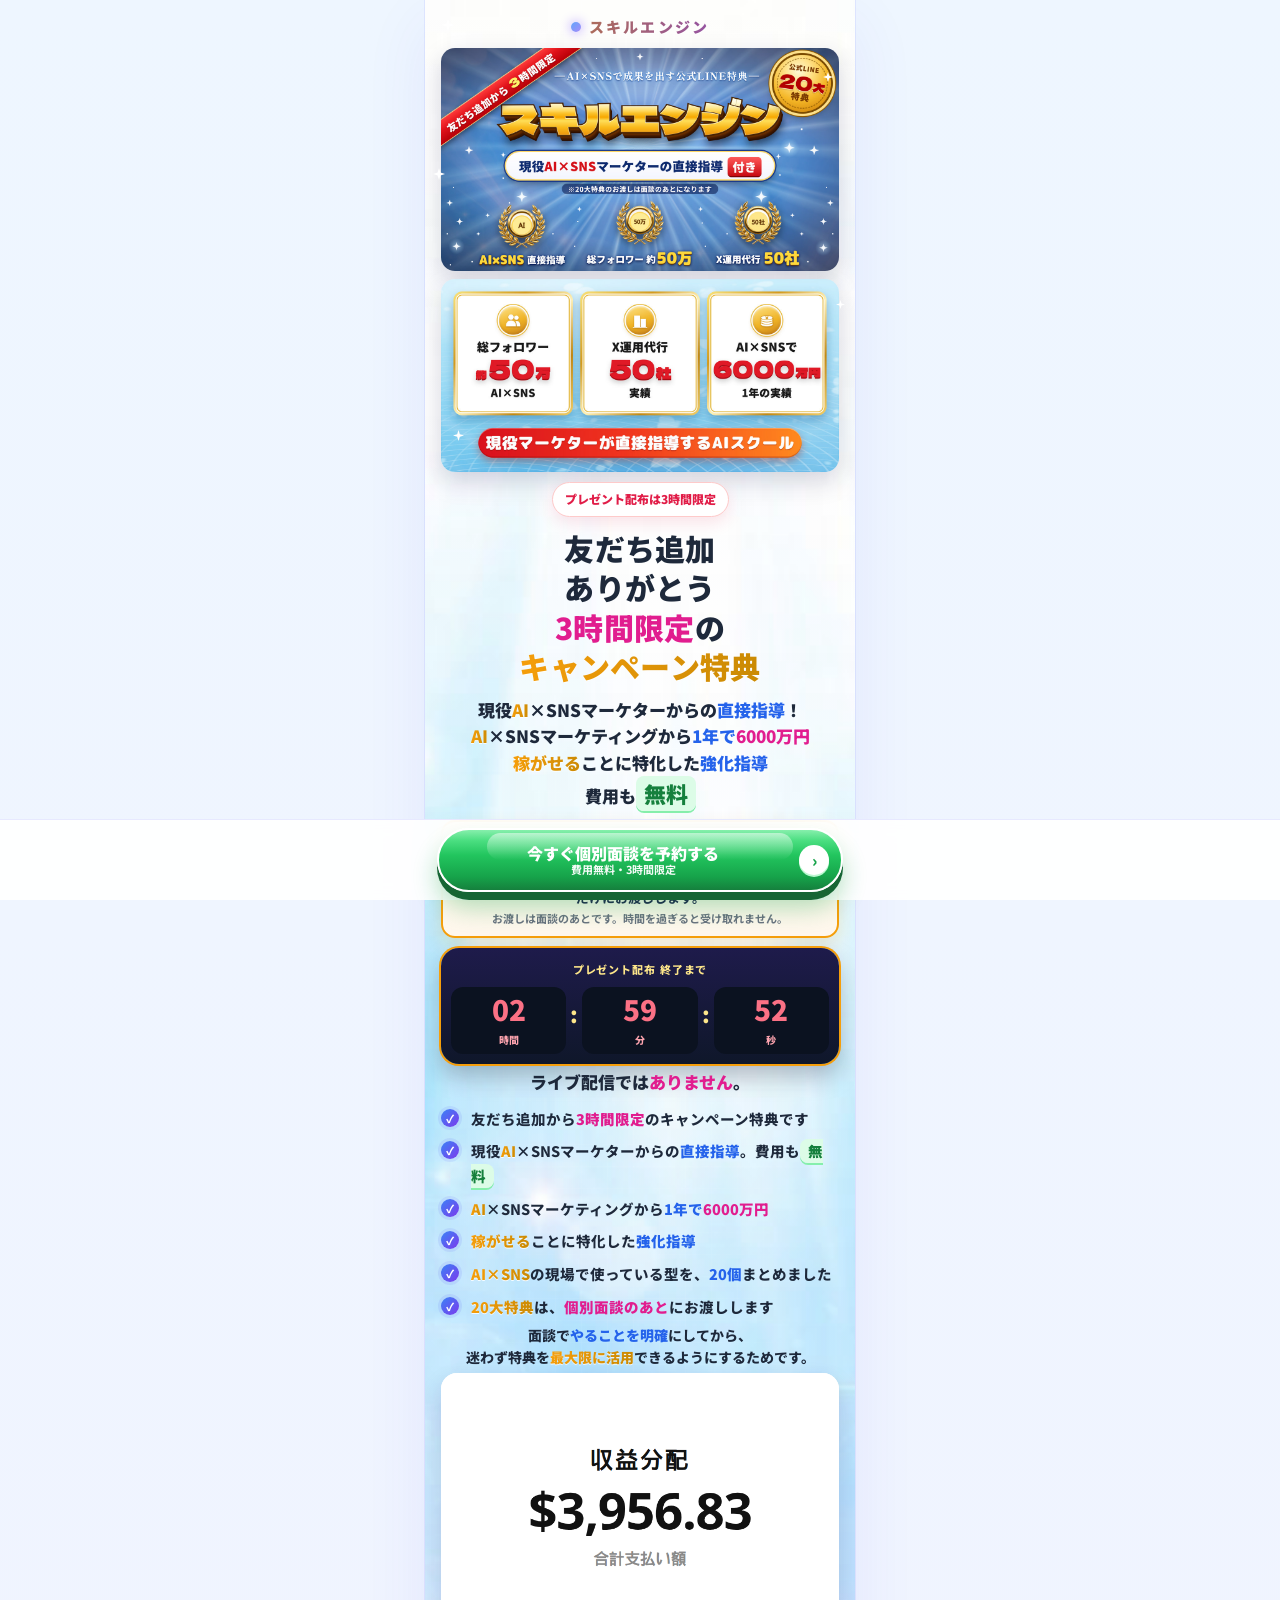
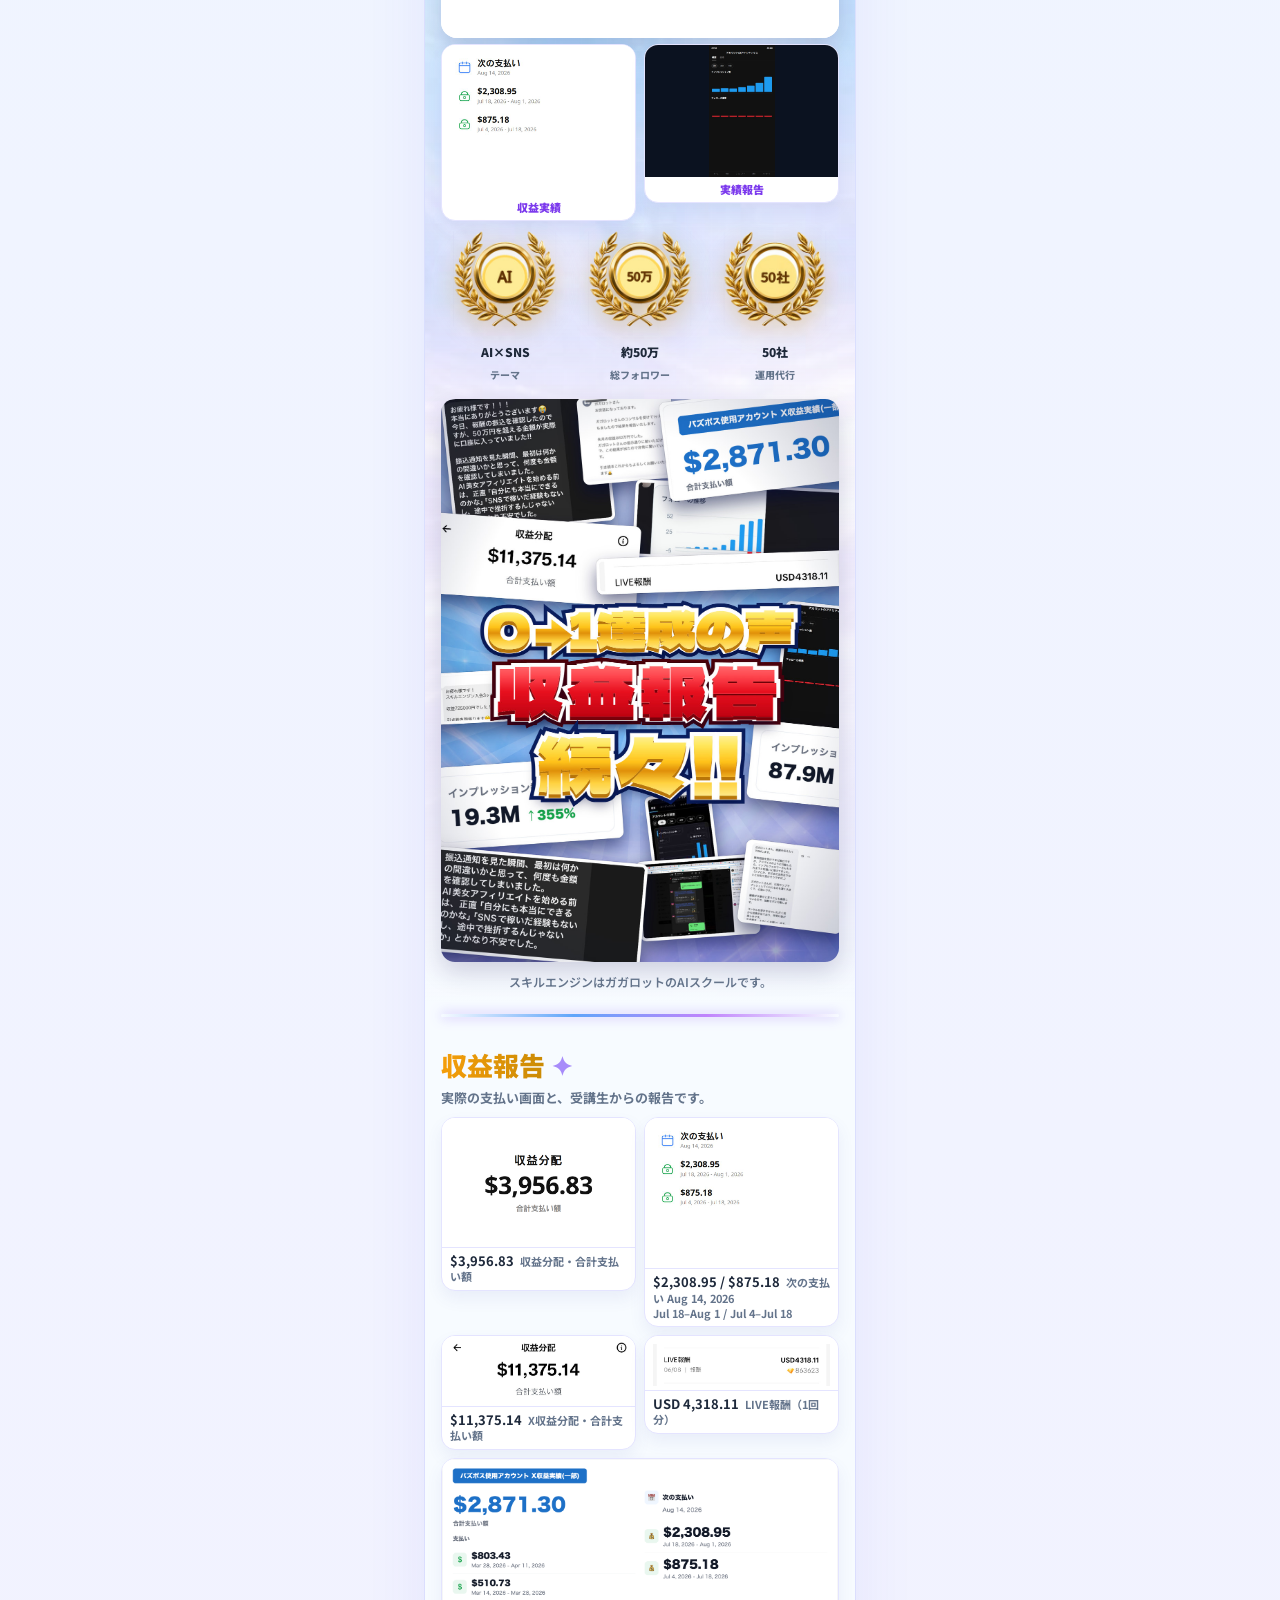
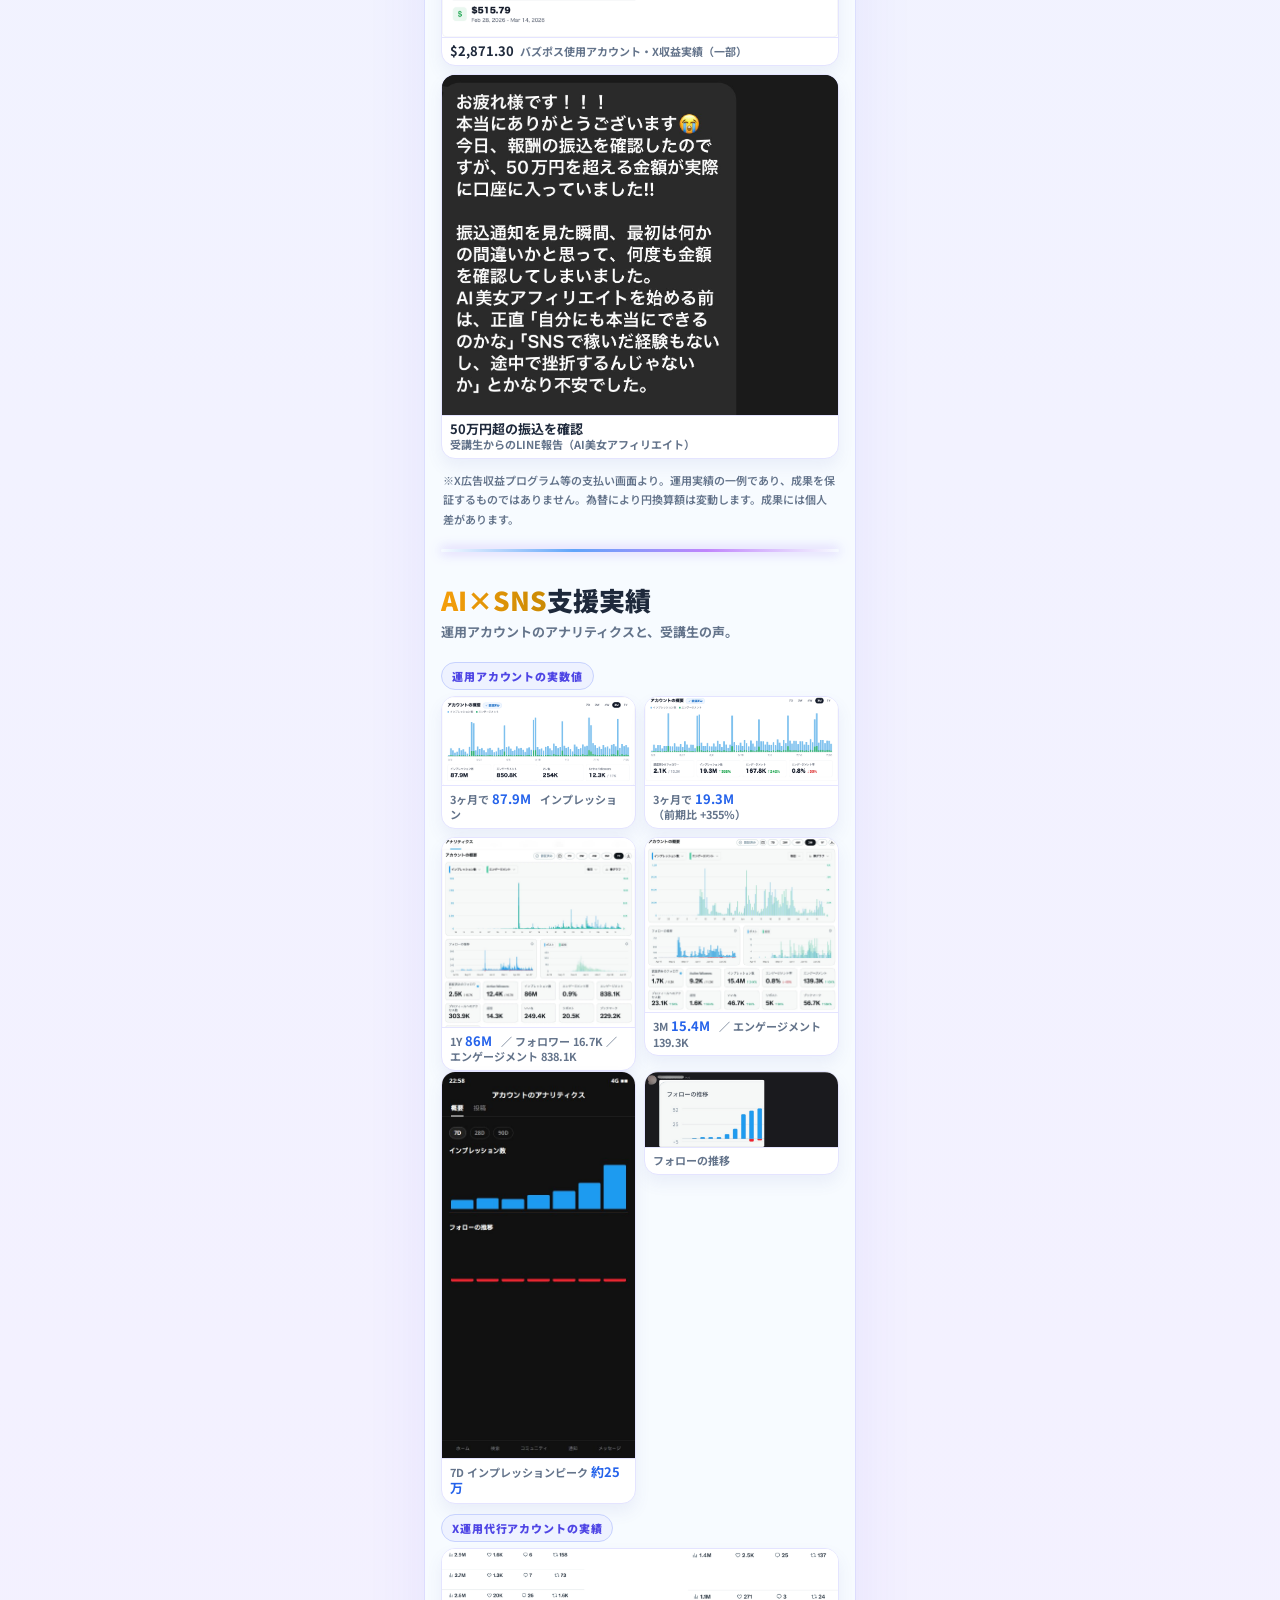
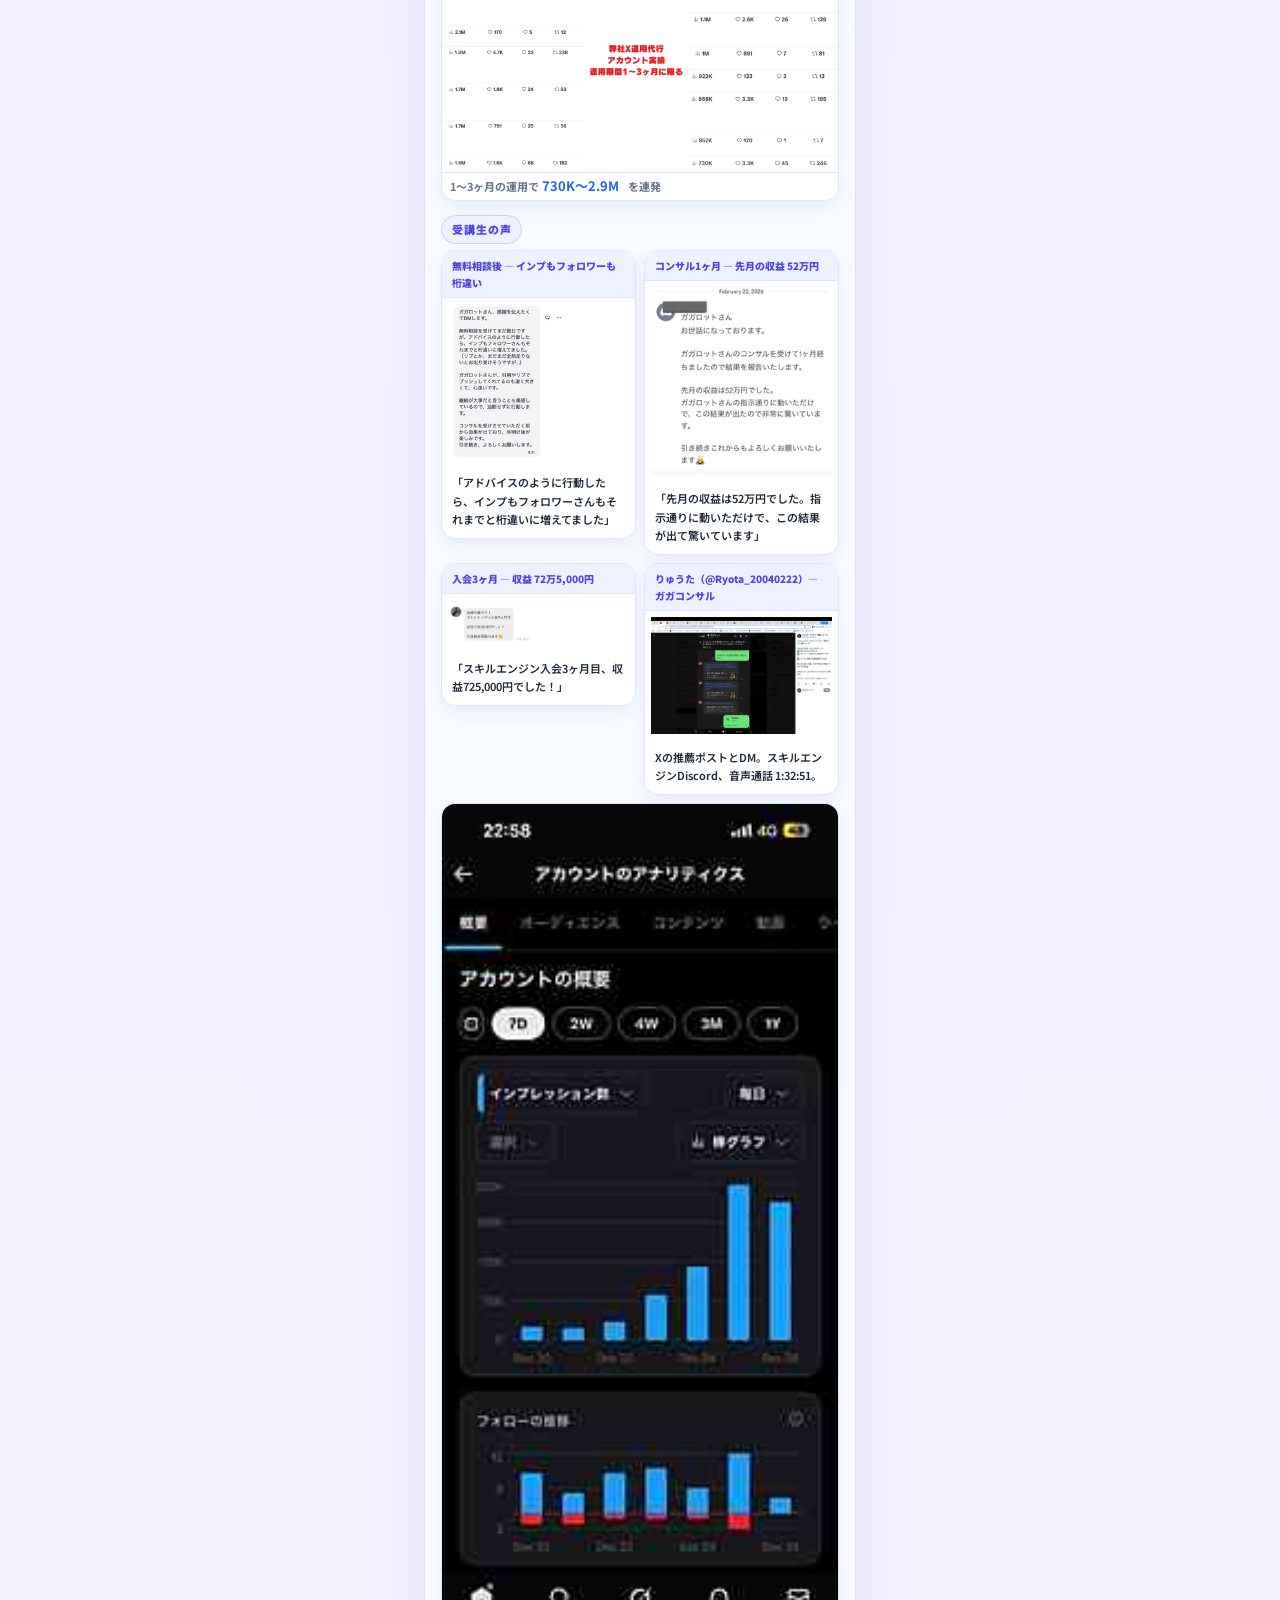
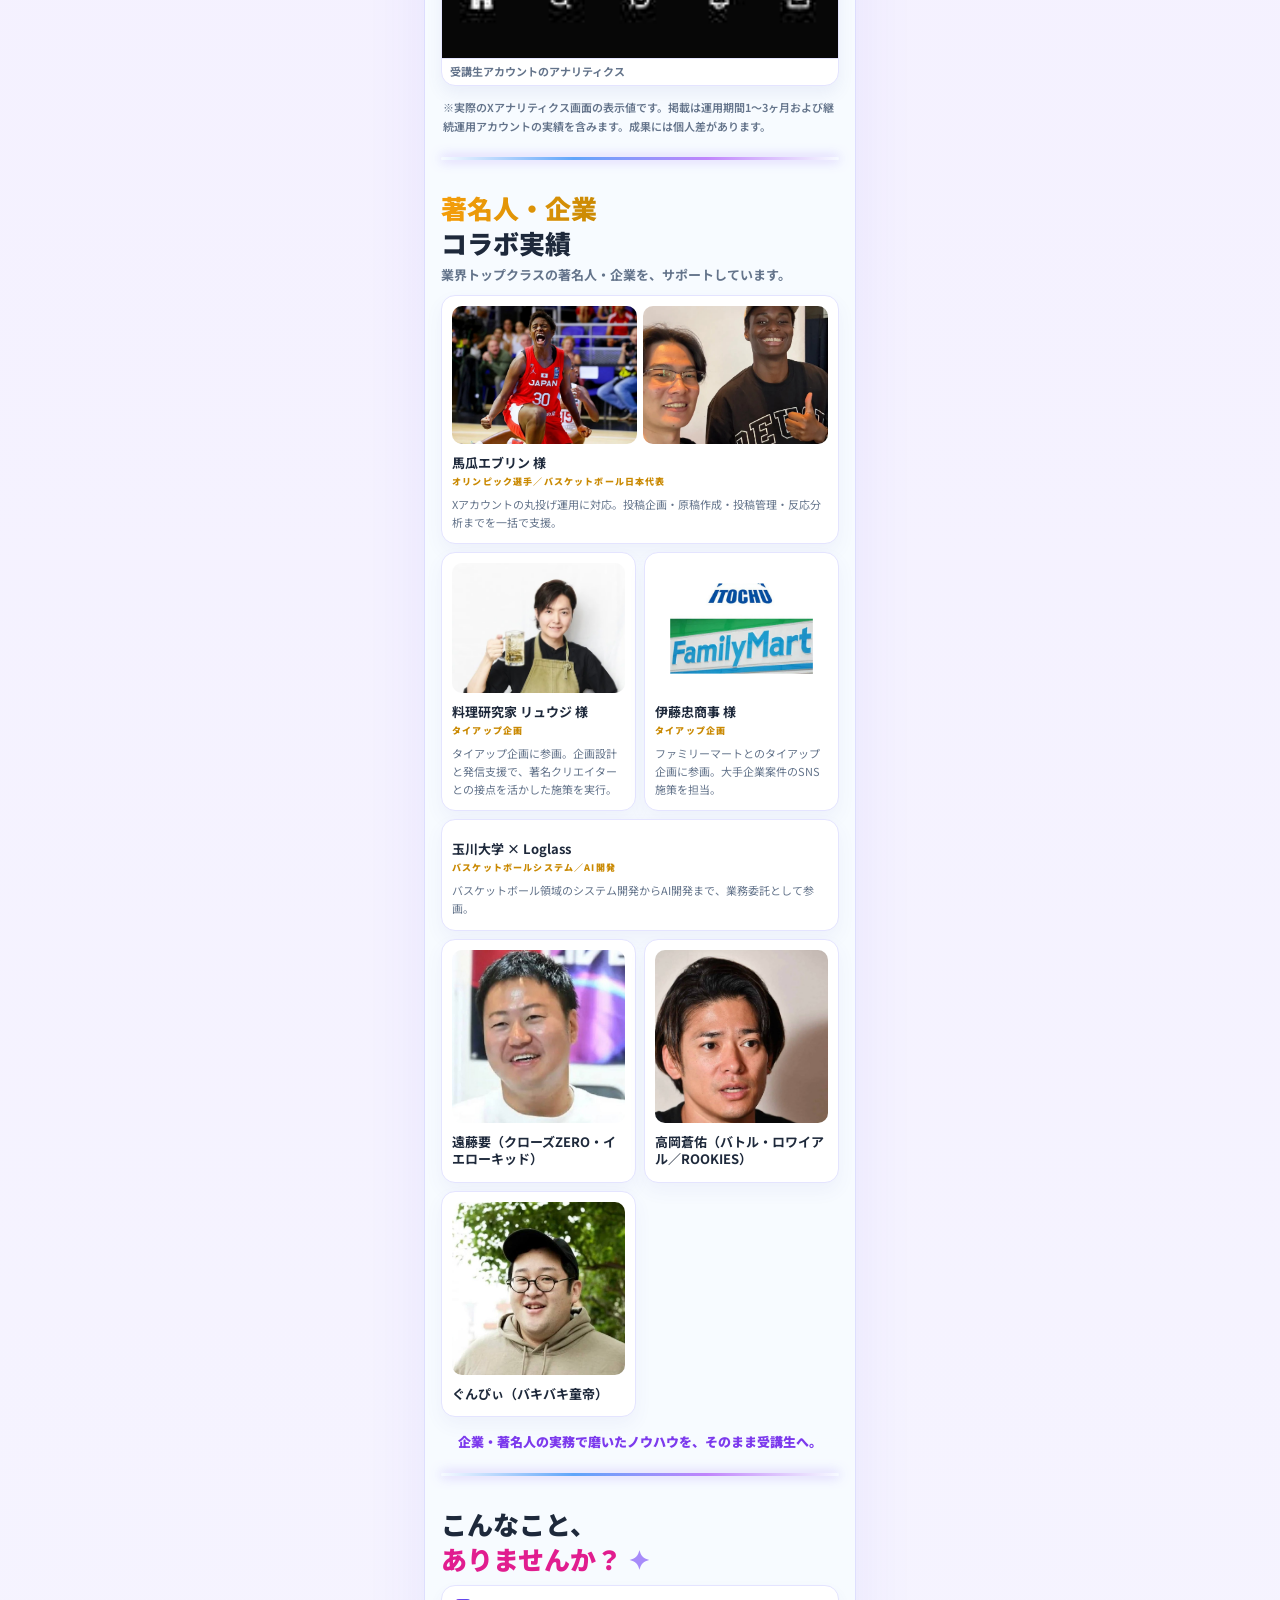
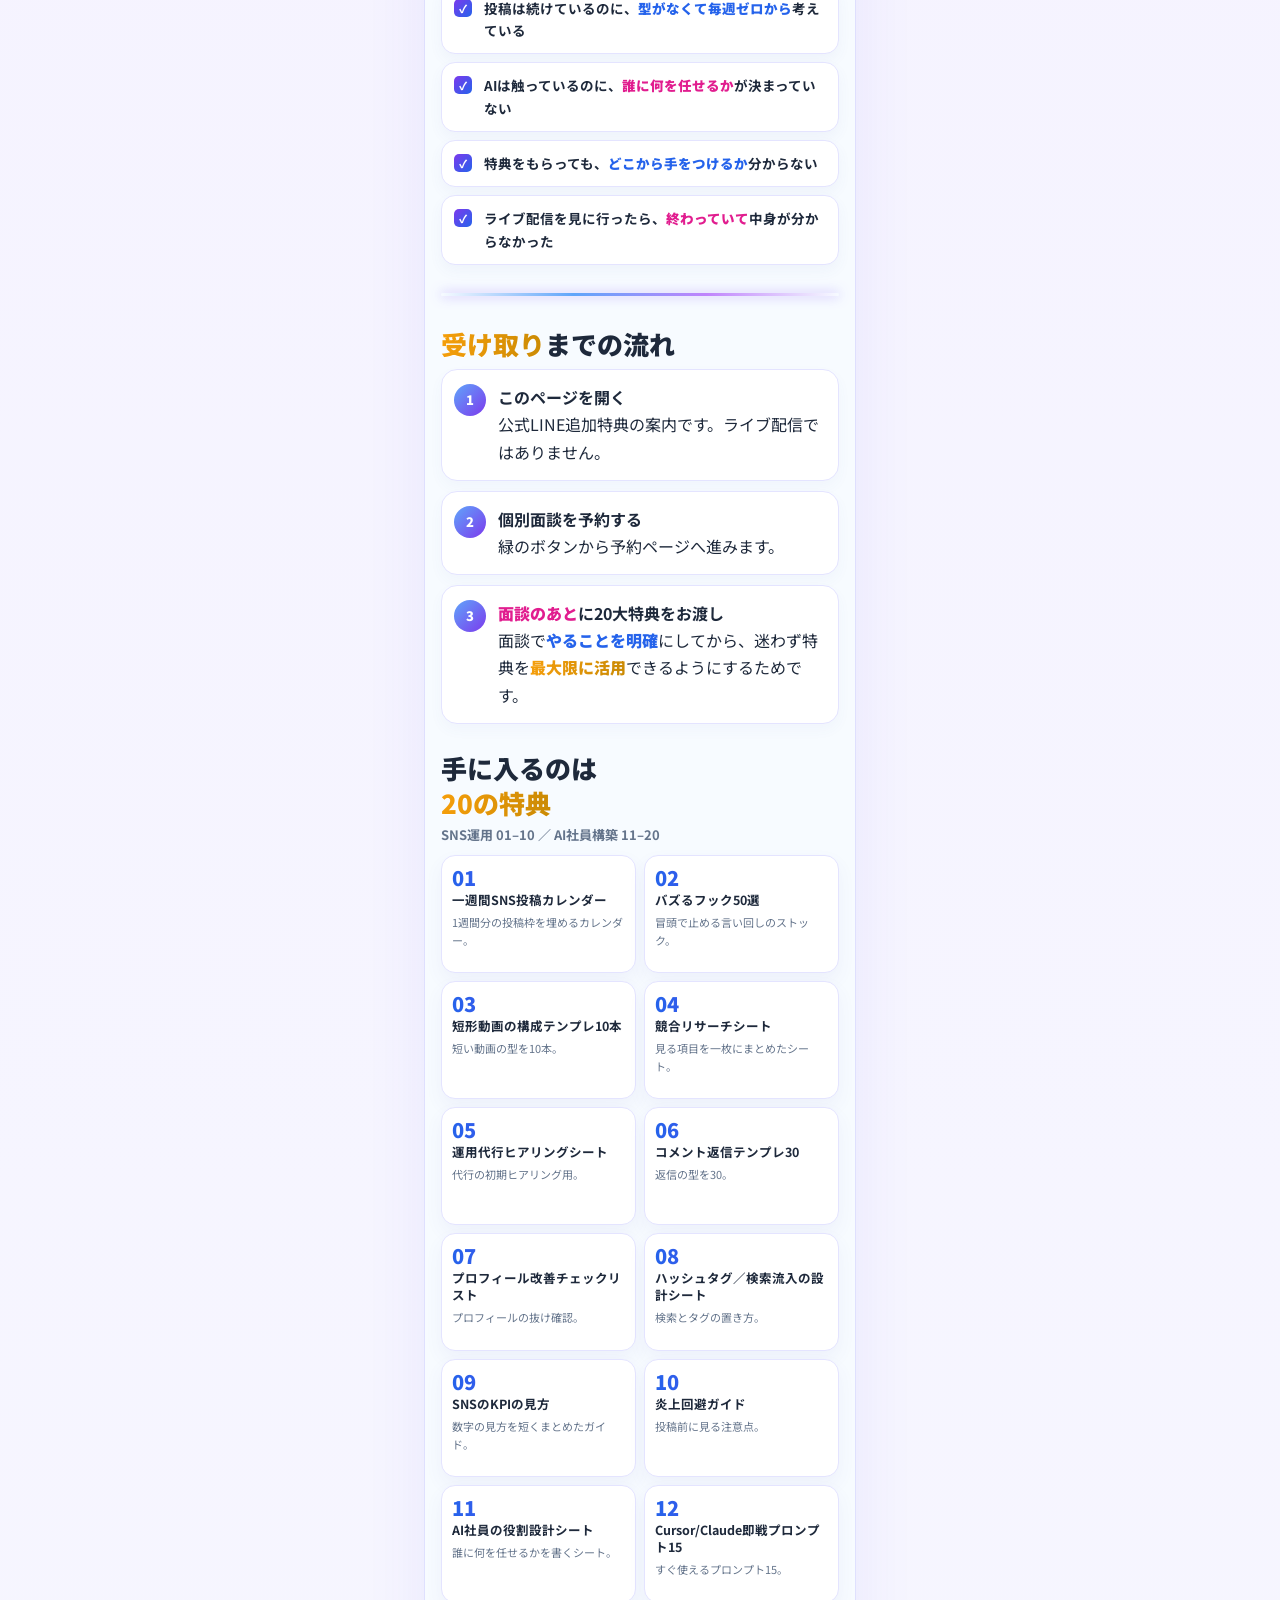
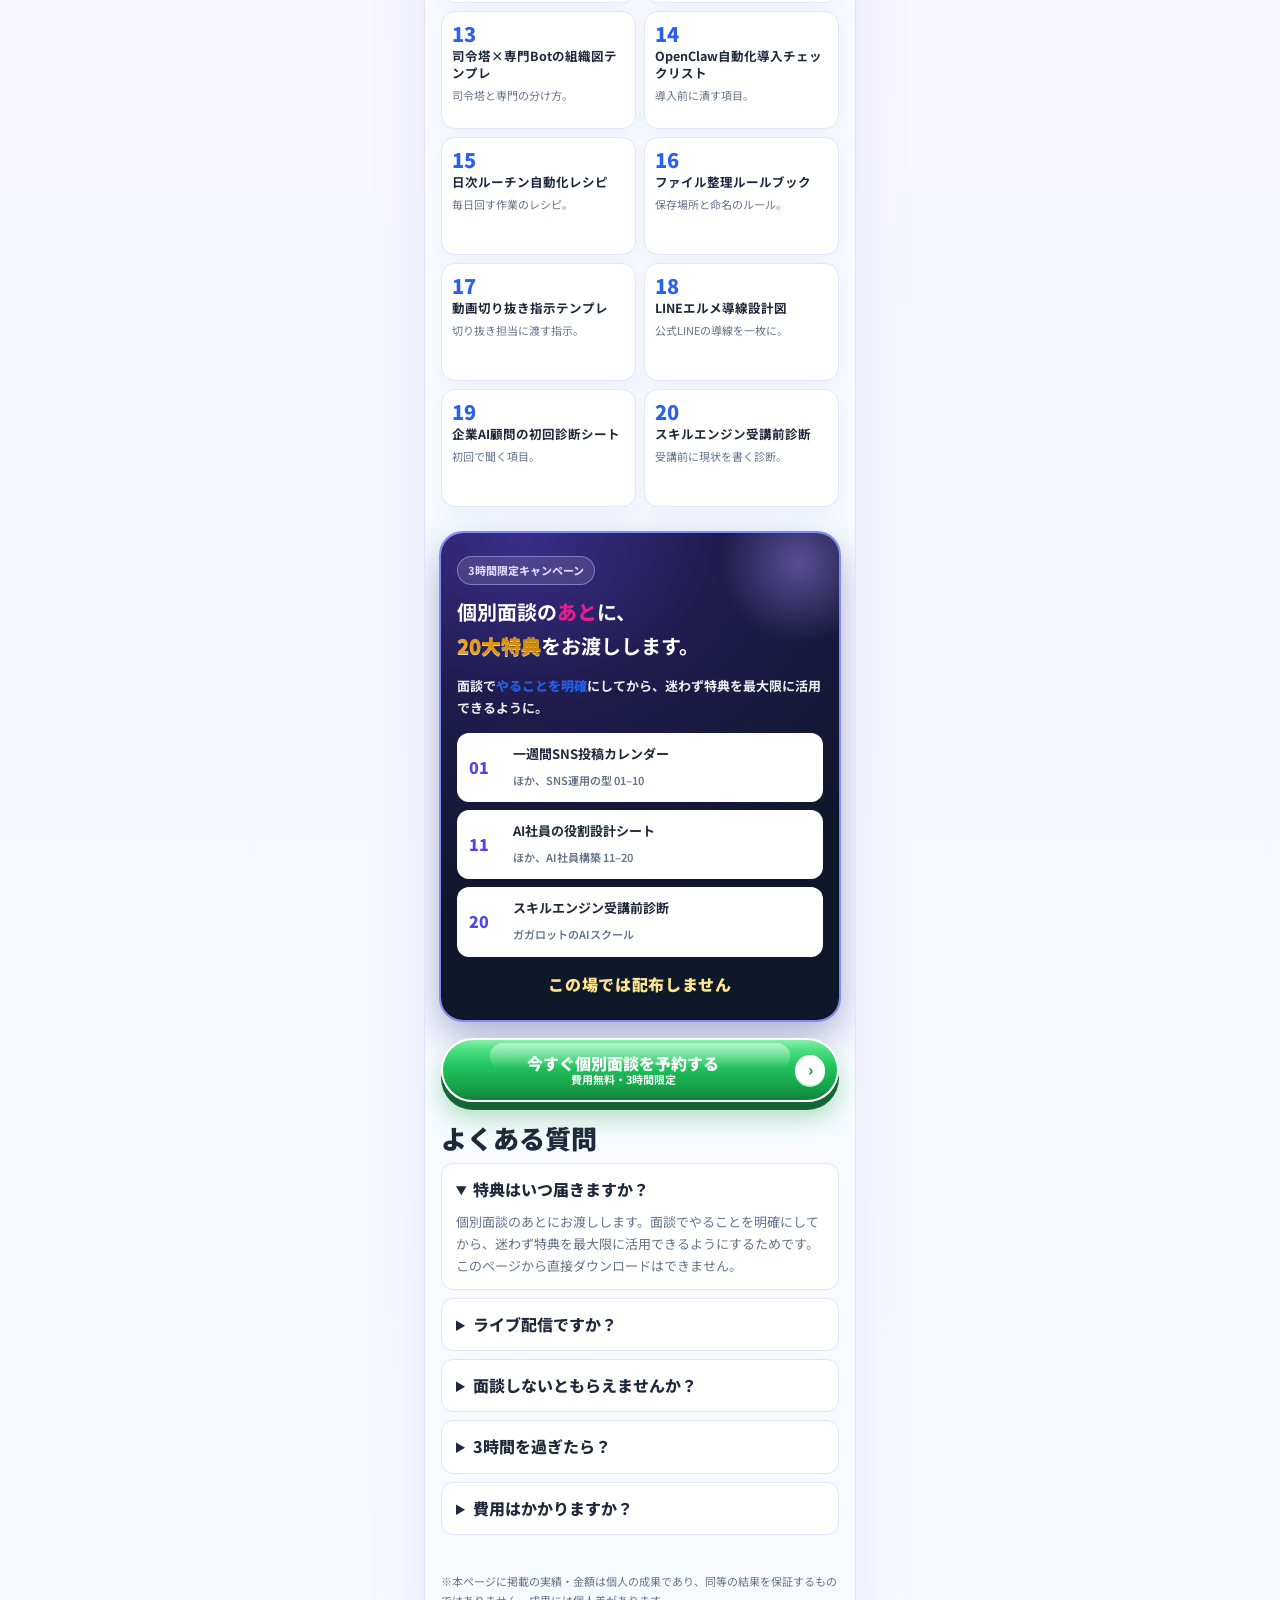
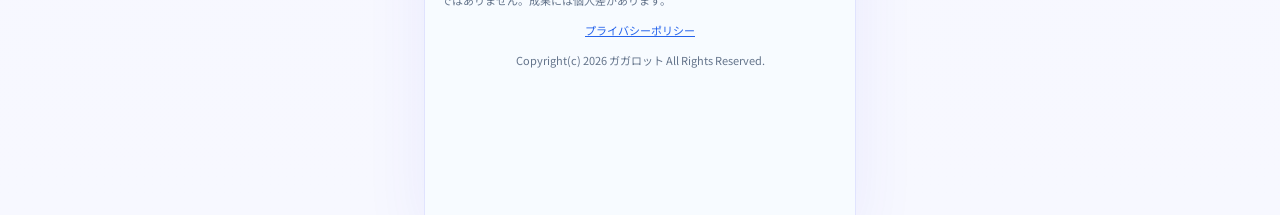
==== index.html @ 7f982427 "最上部に販促画像3枚を追加(ヒーロー・実績3カード・受講生の声コラージュ) ユーザーが送ってきた参考画像の様式(金の立体文字・赤リボン・金縁バッジ・ 白カード+赤数字・スクショのコラージュ)に寄せて " ====
<!DOCTYPE html>
<html lang="ja">
<head>
  <meta charset="UTF-8" />
  <meta name="viewport" content="width=device-width, initial-scale=1, viewport-fit=cover" />
  <meta name="theme-color" content="#e8f4ff" />
  <title>スキルエンジン｜公式LINE追加特典 20大特典</title>
  <meta name="description" content="スキルエンジン公式LINE追加特典。AI×SNSの20大特典は、個別面談のあとにお渡しします。" />
  <link rel="preconnect" href="https://fonts.googleapis.com" />
  <link rel="preconnect" href="https://fonts.gstatic.com" crossorigin />
  <link href="https://fonts.googleapis.com/css2?family=Noto+Sans+JP:wght@400;500;700;800;900&display=swap" rel="stylesheet" />
  <link rel="stylesheet" href="style.v2.css?v=202609031241" />
</head>
<body>
<div class="page">
  <header class="hero">
    <span class="sp s1"></span><span class="sp s2"></span><span class="sp s3"></span>
    <span class="sp s4"></span><span class="sp s5"></span>
    <div class="brand"><span class="dot"></span> スキルエンジン</div>
    <div class="top-visuals">
      <img class="tv-hero" src="assets/top-hero.jpg" alt="スキルエンジン 公式LINE追加特典 20大特典" />
      <img class="tv-stats" src="assets/top-stats.jpg" alt="総フォロワー約50万・運用代行50社・AI×SNSで1年6000万円" />
    </div>
    <span class="chip">プレゼント配布は3時間限定</span>
    <h1>友だち追加<br>ありがとう<br><span class="em2">3時間限定</span>の<br><span class="em-gold">キャンペーン特典</span></h1>
    <p class="pitch">現役<span class="em-gold">AI</span>×SNSマーケターからの<span class="em">直接指導</span>！<br><span class="em-gold">AI</span>×SNSマーケティングから<span class="em">1年で</span><span class="em2">6000万円</span><br><span class="em-gold">稼がせる</span>ことに特化した<span class="em">強化指導</span><br>費用も<span class="em-free">無料</span></p>
    <div class="gift-limit" id="giftLimit">
      <div class="gl-head"><svg class="gl-icon" viewBox="0 0 24 24" aria-hidden="true"><path d="M20 12v9H4v-9" fill="none" stroke="currentColor" stroke-width="2" stroke-linejoin="round"/><path d="M2 7h20v5H2z" fill="none" stroke="currentColor" stroke-width="2" stroke-linejoin="round"/><path d="M12 22V7M12 7c-2.5 0-5-1.2-5-3 0-1.5 1.2-2 2.2-2C11 2 12 4.5 12 7zm0 0c2.5 0 5-1.2 5-3 0-1.5-1.2-2-2.2-2C13 2 12 4.5 12 7z" fill="none" stroke="currentColor" stroke-width="2" stroke-linejoin="round"/></svg>プレゼント配布は<span class="gl-hl">3時間限定</span></div>
      <p class="gl-body"><span class="gl-live">20大特典は、下のタイマーが <b>0</b> になる前にご予約いただいた方だけにお渡しします。<br><small>お渡しは面談のあとです。時間を過ぎると受け取れません。</small></span><span class="gl-over">プレゼント配布は終了しました。<br><small>個別相談のご予約は引き続き可能です。</small></span></p>
    </div>
    <div class="timer" id="timer">
      <div class="cap"><span class="cap-live">プレゼント配布 終了まで</span><span class="cap-over">プレゼント配布は終了しました</span></div>
      <div class="row">
        <div class="box"><span class="n" data-u="h">03</span><span class="u">時間</span></div>
        <div class="colon">:</div>
        <div class="box"><span class="n" data-u="m">00</span><span class="u">分</span></div>
        <div class="colon">:</div>
        <div class="box"><span class="n" data-u="s">00</span><span class="u">秒</span></div>
      </div>
    </div>
    <p class="hero-lead">ライブ配信では<span class="em2">ありません</span>。</p>
    <ul class="checks">
      <li><i>✓</i><span>友だち追加から<span class="em2">3時間限定</span>のキャンペーン特典です</span></li>
      <li><i>✓</i><span>現役<span class="em-gold">AI</span>×SNSマーケターからの<span class="em">直接指導</span>。費用も<span class="em-free">無料</span></span></li>
      <li><i>✓</i><span><span class="em-gold">AI</span>×SNSマーケティングから<span class="em">1年で</span><span class="em2">6000万円</span></span></li>
      <li><i>✓</i><span><span class="em-gold">稼がせる</span>ことに特化した<span class="em">強化指導</span></span></li>
      <li><i>✓</i><span><span class="em-gold">AI×SNS</span>の現場で使っている型を、<span class="em">20個</span>まとめました</span></li>
      <li><i>✓</i><span><span class="em-gold">20大特典</span>は、<span class="em2">個別面談のあと</span>にお渡しします</span></li>
    </ul>
    <p class="why">面談で<span class="em">やることを明確</span>にしてから、<br>迷わず特典を<span class="em-gold">最大限に活用</span>できるようにするためです。</p>
    <div class="hero-stage">
      <img src="assets/proof-revenue.png" alt="収益分配 合計支払い額 $3,956.83" />
    </div>
    <div class="proofs">
      <figure>
        <img src="assets/proof-payout.jpg" alt="次の支払い $2,308.95 / $875.18" />
        <figcaption>収益実績</figcaption>
      </figure>
      <figure>
        <img src="assets/proof-analytics.jpg" alt="アカウントのアナリティクス" />
        <figcaption>実績報告</figcaption>
      </figure>
    </div>
    <div class="wreaths">
      <div class="wreath">
        <span class="medal"><img src="assets/badge-ai.png" alt="AI" /></span>
        <strong>AI×SNS</strong><span>テーマ</span>
      </div>
      <div class="wreath">
        <span class="medal"><img src="assets/badge-50man.png" alt="約50万" /></span>
        <strong>約50万</strong><span>総フォロワー</span>
      </div>
      <div class="wreath">
        <span class="medal"><img src="assets/badge-50sha.png" alt="50社" /></span>
        <strong>50社</strong><span>運用代行</span>
      </div>
    </div>
    <div class="top-visuals voices">
      <img class="tv-voices" src="assets/top-voices.jpg" alt="受講生の声と収益報告" />
    </div>
    <p class="note">スキルエンジンはガガロットのAIスクールです。</p>
  </header>

  <hr class="line" />

  <!-- ══════════════════════════════ 収益報告 ══ -->
  <section class="sec">
    <h2><span class="em-gold">収益報告</span> <span class="sparkle">✦</span></h2>
    <p class="sec-lead">実際の支払い画面と、受講生からの報告です。</p>
    <div class="proof-grid">
      <figure class="proof-card">
        <img src="assets/proof-revenue.png" alt="収益分配 合計支払い額 $3,956.83" />
        <figcaption><b>$3,956.83</b><span>収益分配・合計支払い額</span></figcaption>
      </figure>
      <figure class="proof-card">
        <img src="assets/proof-payout.jpg" alt="次の支払い Aug 14, 2026 / $2,308.95 / $875.18" />
        <figcaption><b>$2,308.95 / $875.18</b><span>次の支払い Aug 14, 2026<br>Jul 18–Aug 1 / Jul 4–Jul 18</span></figcaption>
      </figure>
      <figure class="proof-card">
        <img src="assets/proof-revenue-11375.jpg" alt="収益分配 合計支払い額 $11,375.14" />
        <figcaption><b>$11,375.14</b><span>X収益分配・合計支払い額</span></figcaption>
      </figure>
      <figure class="proof-card">
        <img src="assets/proof-live-4318.jpg" alt="LIVE報酬 USD4,318.11" />
        <figcaption><b>USD 4,318.11</b><span>LIVE報酬（1回分）</span></figcaption>
      </figure>
      <figure class="proof-card wide">
        <img src="assets/proof-buzzpost-2871.png" alt="バズポス使用アカウント X収益実績 $2,871.30" />
        <figcaption><b>$2,871.30</b><span>バズポス使用アカウント・X収益実績（一部）</span></figcaption>
      </figure>
      <figure class="proof-card wide chat">
        <img src="assets/proof-line-500k.jpg" alt="50万円を超える金額が実際に口座に入っていました" />
        <figcaption><b>50万円超の振込を確認</b><span>受講生からのLINE報告（AI美女アフィリエイト）</span></figcaption>
      </figure>
    </div>
    <p class="note left">※X広告収益プログラム等の支払い画面より。運用実績の一例であり、成果を保証するものではありません。為替により円換算額は変動します。成果には個人差があります。</p>
  </section>

  <hr class="line" />

  <!-- ══════════════════════════════ AI×SNS支援実績 ══ -->
  <section class="sec">
    <h2><span class="em-gold">AI×SNS</span>支援実績</h2>
    <p class="sec-lead">運用アカウントのアナリティクスと、受講生の声。</p>

    <div class="tab-lbl">運用アカウントの実数値</div>
    <div class="stat-grid">
      <figure class="stat-card">
        <img src="assets/analytics-87m.png" alt="インプレッション 87.9M / エンゲージメント 850.8K" />
        <figcaption>3ヶ月で <b>87.9M</b> インプレッション</figcaption>
      </figure>
      <figure class="stat-card">
        <img src="assets/analytics-19m.png" alt="インプレッション 19.3M ↑355%" />
        <figcaption>3ヶ月で <b>19.3M</b>（前期比 +355%）</figcaption>
      </figure>
      <figure class="stat-card">
        <img src="assets/analytics-8m.png" alt="1Y インプレッション 86M / フォロワー 16.7K / エンゲージメント 838.1K" />
        <figcaption>1Y <b>86M</b> ／ フォロワー 16.7K ／ エンゲージメント 838.1K</figcaption>
      </figure>
      <figure class="stat-card">
        <img src="assets/analytics-3m.png" alt="3M インプレッション 15.4M / エンゲージメント 139.3K" />
        <figcaption>3M <b>15.4M</b> ／ エンゲージメント 139.3K</figcaption>
      </figure>
    </div>
    <div class="stat-grid">
      <figure class="stat-card">
        <img src="assets/proof-analytics.jpg" alt="アカウントのアナリティクス 7D インプレッション数" />
        <figcaption>7D インプレッションピーク <b>約25万</b></figcaption>
      </figure>
      <figure class="stat-card">
        <img src="assets/voice-follow.png" alt="フォローの推移" />
        <figcaption>フォローの推移</figcaption>
      </figure>
    </div>

    <div class="tab-lbl">X運用代行アカウントの実績</div>
    <figure class="stat-card wide">
      <img src="assets/agency-grid.png" alt="弊社X運用代行アカウント実績 運用期間1〜3ヶ月" />
      <figcaption>1〜3ヶ月の運用で <b>730K〜2.9M</b> を連発</figcaption>
    </figure>

    <div class="tab-lbl">受講生の声</div>
    <div class="voice-grid">
      <figure class="voice-card">
        <div class="vtab">無料相談後 — インプもフォロワーも桁違い</div>
        <img src="assets/voice-dm1.png" alt="ガガロットさんへのDM：無料相談後にインプもフォロワーも桁違い" />
        <figcaption>「アドバイスのように行動したら、インプもフォロワーさんもそれまでと桁違いに増えてました」</figcaption>
      </figure>
      <figure class="voice-card">
        <div class="vtab">コンサル1ヶ月 — 先月の収益 52万円</div>
        <img src="assets/voice-dm2.png" alt="" />
        <figcaption>「先月の収益は52万円でした。指示通りに動いただけで、この結果が出て驚いています」</figcaption>
      </figure>
      <figure class="voice-card">
        <div class="vtab">入会3ヶ月 — 収益 72万5,000円</div>
        <img src="assets/voice-dm3.png" alt="" />
        <figcaption>「スキルエンジン入会3ヶ月目、収益725,000円でした！」</figcaption>
      </figure>
      <figure class="voice-card">
        <div class="vtab">りゅうた（@Ryota_20040222）— ガガコンサル</div>
        <img src="assets/voice-dm4.png" alt="りゅうた @Ryota_20040222 の推薦ポストとスキルエンジンDiscord、音声通話 1:32:51" />
        <figcaption>Xの推薦ポストとDM。スキルエンジンDiscord、音声通話 1:32:51。</figcaption>
      </figure>
    </div>
    <figure class="stat-card wide">
      <img src="assets/voice-analytics.png" alt="受講生アカウントのアナリティクス" />
      <figcaption>受講生アカウントのアナリティクス</figcaption>
    </figure>
    <p class="note left">※実際のXアナリティクス画面の表示値です。掲載は運用期間1〜3ヶ月および継続運用アカウントの実績を含みます。成果には個人差があります。</p>
  </section>

  <hr class="line" />

  <!-- ══════════════════════════════ 著名人・企業コラボ実績 ══ -->
  <section class="sec" id="collab">
    <h2><span class="em-gold">著名人・企業</span><br>コラボ実績</h2>
    <p class="sec-lead">業界トップクラスの著名人・企業を、サポートしています。</p>
    <div class="collab-grid">
      <article class="collab wide">
        <div class="photo-row">
          <div class="photo"><img src="assets/collab-evelyn.png" alt="馬瓜エブリン様" /></div>
          <div class="photo"><img src="assets/collab-evelyn-selfie.png" alt="馬瓜エブリン様とガガロット" /></div>
        </div>
        <h3>馬瓜エブリン 様</h3>
        <div class="tag-en">オリンピック選手／バスケットボール日本代表</div>
        <p>Xアカウントの丸投げ運用に対応。投稿企画・原稿作成・投稿管理・反応分析までを一括で支援。</p>
      </article>
      <article class="collab">
        <div class="photo"><img src="assets/collab-ryuji.png" alt="料理研究家リュウジ様" /></div>
        <h3>料理研究家 リュウジ 様</h3>
        <div class="tag-en">タイアップ企画</div>
        <p>タイアップ企画に参画。企画設計と発信支援で、著名クリエイターとの接点を活かした施策を実行。</p>
      </article>
      <article class="collab">
        <div class="photo logo"><img src="assets/collab-itochu-familymart-v2.png" alt="伊藤忠商事 × ファミリーマート" /></div>
        <h3>伊藤忠商事 様</h3>
        <div class="tag-en">タイアップ企画</div>
        <p>ファミリーマートとのタイアップ企画に参画。大手企業案件のSNS施策を担当。</p>
      </article>
      <article class="collab wide">
        <h3>玉川大学 × Loglass</h3>
        <div class="tag-en">バスケットボールシステム／AI開発</div>
        <p>バスケットボール領域のシステム開発からAI開発まで、業務委託として参画。</p>
      </article>
      <article class="collab">
        <div class="photo sq"><img src="assets/collab-endo-sq.jpg" alt="遠藤要（クローズZERO・イエローキッド）" /></div>
        <h3>遠藤要（クローズZERO・イエローキッド）</h3>
      </article>
      <article class="collab">
        <div class="photo sq"><img src="assets/collab-takaoka-sq.jpg" alt="高岡蒼佑（バトル・ロワイアル／ROOKIES）" /></div>
        <h3>高岡蒼佑（バトル・ロワイアル／ROOKIES）</h3>
      </article>
      <article class="collab">
        <div class="photo sq"><img src="assets/collab-gunpi-sq.jpg" alt="ぐんぴぃ（バキバキ童帝）" /></div>
        <h3>ぐんぴぃ（バキバキ童帝）</h3>
      </article>
    </div>
    <p class="band-q">企業・著名人の実務で磨いたノウハウを、そのまま受講生へ。</p>
  </section>

  <hr class="line" />

  <section class="sec">
    <h2>こんなこと、<br><span class="em2">ありませんか？</span> <span class="sparkle">✦</span></h2>
    <div class="pain"><span class="ck">✓</span><div>投稿は続けているのに、<span class="em">型がなくて毎週ゼロから</span>考えている</div></div>
    <div class="pain"><span class="ck">✓</span><div>AIは触っているのに、<span class="em2">誰に何を任せるか</span>が決まっていない</div></div>
    <div class="pain"><span class="ck">✓</span><div>特典をもらっても、<span class="em">どこから手をつけるか</span>分からない</div></div>
    <div class="pain"><span class="ck">✓</span><div>ライブ配信を見に行ったら、<span class="em2">終わっていて</span>中身が分からなかった</div></div>
  </section>
  <hr class="line" />
  <section class="sec">
    <h2><span class="em-gold">受け取り</span>までの流れ</h2>
    <div class="steps">
      <div class="step" data-n="1"><strong>このページを開く</strong>公式LINE追加特典の案内です。ライブ配信ではありません。</div>
      <div class="step" data-n="2"><strong>個別面談を予約する</strong>緑のボタンから予約ページへ進みます。</div>
      <div class="step" data-n="3"><strong><span class="em2">面談のあと</span>に20大特典をお渡し</strong>面談で<span class="em">やることを明確</span>にしてから、迷わず特典を<span class="em-gold">最大限に活用</span>できるようにするためです。</div>
    </div>
  </section>
  <section class="sec">
    <h2>手に入るのは<br><span class="em-gold">20の特典</span></h2>
    <p class="sec-lead">SNS運用 01–10 ／ AI社員構築 11–20</p>
    <div class="cards">
      <article class="card"><div class="no">01</div><h3>一週間SNS投稿カレンダー</h3><p>1週間分の投稿枠を埋めるカレンダー。</p></article>
      <article class="card"><div class="no">02</div><h3>バズるフック50選</h3><p>冒頭で止める言い回しのストック。</p></article>
      <article class="card"><div class="no">03</div><h3>短形動画の構成テンプレ10本</h3><p>短い動画の型を10本。</p></article>
      <article class="card"><div class="no">04</div><h3>競合リサーチシート</h3><p>見る項目を一枚にまとめたシート。</p></article>
      <article class="card"><div class="no">05</div><h3>運用代行ヒアリングシート</h3><p>代行の初期ヒアリング用。</p></article>
      <article class="card"><div class="no">06</div><h3>コメント返信テンプレ30</h3><p>返信の型を30。</p></article>
      <article class="card"><div class="no">07</div><h3>プロフィール改善チェックリスト</h3><p>プロフィールの抜け確認。</p></article>
      <article class="card"><div class="no">08</div><h3>ハッシュタグ／検索流入の設計シート</h3><p>検索とタグの置き方。</p></article>
      <article class="card"><div class="no">09</div><h3>SNSのKPIの見方</h3><p>数字の見方を短くまとめたガイド。</p></article>
      <article class="card"><div class="no">10</div><h3>炎上回避ガイド</h3><p>投稿前に見る注意点。</p></article>
      <article class="card"><div class="no">11</div><h3>AI社員の役割設計シート</h3><p>誰に何を任せるかを書くシート。</p></article>
      <article class="card"><div class="no">12</div><h3>Cursor/Claude即戦プロンプト15</h3><p>すぐ使えるプロンプト15。</p></article>
      <article class="card"><div class="no">13</div><h3>司令塔×専門Botの組織図テンプレ</h3><p>司令塔と専門の分け方。</p></article>
      <article class="card"><div class="no">14</div><h3>OpenClaw自動化導入チェックリスト</h3><p>導入前に潰す項目。</p></article>
      <article class="card"><div class="no">15</div><h3>日次ルーチン自動化レシピ</h3><p>毎日回す作業のレシピ。</p></article>
      <article class="card"><div class="no">16</div><h3>ファイル整理ルールブック</h3><p>保存場所と命名のルール。</p></article>
      <article class="card"><div class="no">17</div><h3>動画切り抜き指示テンプレ</h3><p>切り抜き担当に渡す指示。</p></article>
      <article class="card"><div class="no">18</div><h3>LINEエルメ導線設計図</h3><p>公式LINEの導線を一枚に。</p></article>
      <article class="card"><div class="no">19</div><h3>企業AI顧問の初回診断シート</h3><p>初回で聞く項目。</p></article>
      <article class="card"><div class="no">20</div><h3>スキルエンジン受講前診断</h3><p>受講前に現状を書く診断。</p></article>
    </div>
  </section>
  <section class="offer">
    <span class="pill">3時間限定キャンペーン</span>
    <h2>個別面談の<span class="em2">あと</span>に、<br><span class="em-gold">20大特典</span>をお渡しします。</h2>
    <p style="position:relative;margin:0 0 14px;font-size:13px;font-weight:700;opacity:.92">面談で<span class="em">やることを明確</span>にしてから、迷わず特典を最大限に活用できるように。</p>
    <div class="offer-item"><div class="n">01</div><div><b>一週間SNS投稿カレンダー</b><span>ほか、SNS運用の型 01–10</span></div></div>
    <div class="offer-item"><div class="n">11</div><div><b>AI社員の役割設計シート</b><span>ほか、AI社員構築 11–20</span></div></div>
    <div class="offer-item"><div class="n">20</div><div><b>スキルエンジン受講前診断</b><span>ガガロットのAIスクール</span></div></div>
    <p class="goldline">この場では配布しません</p>
  </section>
  <div class="cta-inline" style="margin:0 16px">
    <a class="cta" href="https://liff.line.me/2009133356-u7JFBVtz?calendar_salon_id=26861&ts=1788082704">
      <span class="txt">今すぐ個別面談を予約する<small>費用無料・3時間限定</small></span>
      <span class="arrow">›</span>
    </a>
  </div>
  <section class="sec faq">
    <h2>よくある質問</h2>
    <details open><summary>特典はいつ届きますか？</summary><p>個別面談のあとにお渡しします。面談でやることを明確にしてから、迷わず特典を最大限に活用できるようにするためです。このページから直接ダウンロードはできません。</p></details>
    <details><summary>ライブ配信ですか？</summary><p>違います。公式LINE追加特典の受け取り案内です。</p></details>
    <details><summary>面談しないともらえませんか？</summary><p>お渡しは、個別面談のあとです。面談でやることを明確にしてから、迷わず特典を最大限に活用できるようにするためです。</p></details>
    <details><summary>3時間を過ぎたら？</summary><p>このキャンペーンは、友だち追加から3時間限定です。</p></details>
    <details><summary>費用はかかりますか？</summary><p>費用は無料です。現役AI×SNSマーケターからの直接指導です。</p></details>
  </section>
  <footer>
    <p class="disc">※本ページに掲載の実績・金額は個人の成果であり、同等の結果を保証するものではありません。成果には個人差があります。</p>
    <p><a href="./privacy.html">プライバシーポリシー</a></p>
    <p>Copyright(c) 2026 ガガロット All Rights Reserved.</p>
  </footer>
</div>
<div class="sticky">
  <a class="cta" href="https://liff.line.me/2009133356-u7JFBVtz?calendar_salon_id=26861&ts=1788082704">
    <span class="txt">今すぐ個別面談を予約する<small>費用無料・3時間限定</small></span>
    <span class="arrow">›</span>
  </a>
</div>
<script>
(function () {
  var KEY = "skillengine-lp-3h";
  var SPAN = 3 * 60 * 60 * 1000;
  var end = localStorage.getItem(KEY);
  if (!end) {
    end = String(Date.now() + SPAN);
    try { localStorage.setItem(KEY, end); } catch (e) {}
  }
  end = Number(end);
  var hs = document.querySelectorAll("[data-u]");
  function pad(n) { return String(n).padStart(2, "0"); }
  function tick() {
    var left = Math.max(0, end - Date.now());
    var over = left <= 0;
    document.getElementById("timer").classList.toggle("is-over", over);
    var gl = document.getElementById("giftLimit"); if (gl) gl.classList.toggle("is-over", over);
    var h = Math.floor(left / 3600000);
    var m = Math.floor((left % 3600000) / 60000);
    var s = Math.floor((left % 60000) / 1000);
    hs.forEach(function (el) {
      var u = el.getAttribute("data-u");
      el.textContent = pad(u === "h" ? h : u === "m" ? m : s);
    });
  }
  tick();
  setInterval(tick, 1000);
})();
</script>
</body>
</html>
---- style.v2.css ----
:root {
  --blue: #2563eb;
  --purple: #7c3aed;
  --ink: #1e293b;
  --muted: #64748b;
  --green: #22c55e;
  --green-d: #16a34a;
  --green-k: #15803d;
  --pink: #e11d8f;
  --gold: #eab308;
  --card: #ffffff;
  --line: #e4e4ff;
}
* { box-sizing: border-box; }
html, body { margin: 0; }
img { max-width: 100%; display: block; }
body {
  font-family: "Noto Sans JP", "Hiragino Sans", "Hiragino Kaku Gothic ProN", Meiryo, sans-serif;
  color: var(--ink);
  background:
    radial-gradient(1200px 520px at 50% -8%, #dbeafe 0%, transparent 58%),
    linear-gradient(180deg, #eef6ff 0%, #f4f0ff 48%, #f7f8ff 100%);
  line-height: 1.7;
  -webkit-font-smoothing: antialiased;
}
.page {
  width: min(430px, 100%);
  margin: 0 auto;
  padding-bottom: 118px;
  position: relative;
  overflow-x: hidden;
  background: #f7fbff;
  box-shadow: 0 0 0 1px rgba(148, 163, 253, .18), 0 24px 60px rgba(79, 70, 229, .08);
}
.grad {
  background: linear-gradient(92deg, #f59e0b 0%, #7c3aed 42%, #2563eb 100%);
  -webkit-background-clip: text;
  background-clip: text;
  color: transparent;
  filter: drop-shadow(0 2px 0 rgba(255,255,255,.85)) drop-shadow(0 8px 18px rgba(124,58,237,.28));
}
.em { color: #2563eb; font-weight: 900; }
.em2 { color: var(--pink); font-weight: 900; }
.em-gold {
  background: linear-gradient(92deg, #f59e0b, #ca8a04);
  -webkit-background-clip: text; background-clip: text; color: transparent;
  font-weight: 900;
  filter: drop-shadow(0 1px 0 rgba(255,255,255,.8));
}
.em-free {
  color: #15803d;
  background: #dcfce7;
  padding: 1px 8px 2px;
  border-radius: 8px;
  font-weight: 900;
  box-shadow: 0 2px 0 #86efac;
}
.pitch {
  margin: 10px 0 8px;
  text-align: center;
  font-size: 17px;
  font-weight: 900;
  line-height: 1.55;
}
.pitch .em-free { font-size: 22px; }
.hero {
  position: relative;
  padding: 14px 16px 10px;
  background:
    linear-gradient(180deg, rgba(255,255,255,.04) 0%, rgba(247,251,255,.22) 70%, #f7fbff 100%),
    url("assets/hero-bg.jpg") center top / cover no-repeat;
  isolation: isolate;
}
.hero::before {
  content: "";
  position: absolute;
  inset: 0;
  background-image:
    linear-gradient(rgba(255,255,255,.16) 1px, transparent 1px),
    linear-gradient(90deg, rgba(255,255,255,.16) 1px, transparent 1px);
  background-size: 26px 22px;
  -webkit-mask-image: radial-gradient(ellipse at 50% 12%, #000 12%, transparent 72%);
  mask-image: radial-gradient(ellipse at 50% 12%, #000 12%, transparent 72%);
  pointer-events: none;
  opacity: .45;
  z-index: 0;
}
.hero > * { position: relative; z-index: 1; }
.sp {
  position: absolute;
  width: 14px; height: 14px;
  background: #fff;
  clip-path: polygon(50% 0, 62% 38%, 100% 50%, 62% 62%, 50% 100%, 38% 62%, 0 50%, 38% 38%);
  filter: drop-shadow(0 0 6px #fff) drop-shadow(0 0 10px rgba(196,181,253,.9));
  animation: tw 2.8s ease-in-out infinite;
  pointer-events: none;
  z-index: 2;
}
.sp.s1 { top: 18px; left: 16px; }
.sp.s2 { top: 72px; right: 22px; width: 10px; height: 10px; animation-delay: .7s; }
.sp.s3 { top: 168px; left: 8px; width: 12px; height: 12px; animation-delay: 1.3s; }
.sp.s4 { top: 300px; right: 10px; width: 9px; height: 9px; animation-delay: 1.8s; }
.sp.s5 { top: 430px; left: 28px; width: 11px; height: 11px; animation-delay: .4s; }
@keyframes tw {
  0%, 100% { opacity: .25; transform: scale(.75) rotate(0deg); }
  50% { opacity: 1; transform: scale(1.2) rotate(18deg); }
}
.brand {
  display: flex; align-items: center; justify-content: center; gap: 8px;
  font-weight: 900;
  letter-spacing: .14em; font-size: 15px;
  background: linear-gradient(90deg, #ca8a04, #7c3aed);
  -webkit-background-clip: text; background-clip: text; color: transparent;
  filter: drop-shadow(0 1px 0 #fff);
}
.dot {
  width: 10px; height: 10px; border-radius: 50%;
  background: linear-gradient(135deg, #60a5fa, #a78bfa);
  box-shadow: 0 0 12px #a78bfa;
}
.chip {
  display: block;
  width: fit-content;
  margin: 10px auto 0;
  background: #fff;
  border: 1px solid #fecaca;
  color: #e11d48;
  font-size: 12px; font-weight: 900;
  padding: 6px 12px; border-radius: 999px;
  box-shadow: 0 6px 16px rgba(225,29,72,.12);
}
.timer {
  margin: 10px 0 4px;
  background: linear-gradient(180deg, #1e1b4b, #0f172a);
  color: #fff;
  border-radius: 18px;
  padding: 12px 10px 10px;
  text-align: center;
  box-shadow: 0 0 0 2px #f59e0b, 0 12px 24px rgba(15,23,42,.28);
}
.timer .cap {
  font-size: 11px;
  font-weight: 800;
  letter-spacing: .08em;
  color: #fde68a;
  margin-bottom: 8px;
}
.timer .row {
  display: grid;
  grid-template-columns: 1fr 12px 1fr 12px 1fr;
  align-items: center;
  gap: 2px;
}
.timer .box {
  background: #0b1220;
  border-radius: 12px;
  padding: 8px 0 6px;
}
.timer .n {
  font-size: 28px;
  font-weight: 900;
  line-height: 1;
  color: #fb7185;
  font-variant-numeric: tabular-nums;
}
.timer .u {
  display: block;
  font-size: 10px;
  font-weight: 800;
  color: #fda4af;
  margin-top: 3px;
}
.timer .colon {
  font-size: 22px;
  font-weight: 900;
  color: #fde68a;
  padding-bottom: 14px;
}
h1 {
  font-size: 30px;
  line-height: 1.32;
  margin: 12px 0 10px;
  font-weight: 900;
  letter-spacing: .01em;
  word-break: keep-all;
  overflow-wrap: normal;
  text-align: center;
}
.hero-lead {
  margin: 0 0 10px;
  font-weight: 900;
  font-size: 17px;
  text-align: center;
}
.why {
  margin: 6px 0 4px;
  font-size: 14px;
  font-weight: 800;
  line-height: 1.55;
  text-align: center;
  color: var(--ink);
}
.checks { list-style: none; margin: 0; padding: 0; display: grid; gap: 8px; }
.checks li {
  display: grid;
  grid-template-columns: 22px 1fr;
  gap: 8px;
  align-items: start;
  font-size: 14.5px;
  font-weight: 800;
}
.checks i {
  width: 18px; height: 18px; border-radius: 50%;
  background: linear-gradient(135deg, #3b82f6, #7c3aed);
  color: #fff;
  display: grid; place-items: center;
  font-style: normal; font-size: 11px; font-weight: 900;
  margin-top: 2px;
  box-shadow: 0 0 0 3px rgba(99,102,241,.12);
}
.hero-stage { margin: 4px 0 6px; }
.hero-stage img {
  width: 100%;
  height: auto;
  object-fit: contain;
  object-position: top center;
  border-radius: 16px;
  background: #fff;
  box-shadow: 0 10px 22px rgba(30, 20, 80, .16);
}
.proofs {
  display: grid;
  grid-template-columns: 1fr 1fr;
  gap: 8px;
  margin: 0 0 4px;
  align-items: start;
}
.proofs figure {
  margin: 0;
  background: #fff;
  border: 1px solid var(--line);
  border-radius: 14px;
  overflow: hidden;
  box-shadow: 0 8px 16px rgba(80,90,180,.08);
  display: flex;
  flex-direction: column;
}
.proofs img { width: 100%; }
.proofs figure:first-child img {
  height: auto;
  object-fit: contain;
  object-position: top left;
  background: #fff;
}
.proofs figure:last-child img {
  height: 132px;
  object-fit: contain;
  object-position: top center;
  background: #0b1220;
}
.proofs figcaption {
  font-size: 11px;
  font-weight: 900;
  color: var(--purple);
  text-align: center;
  padding: 5px 4px 6px;
  line-height: 1.3;
}
@keyframes floaty {
  0%, 100% { translate: 0 0; }
  50% { translate: 0 -7px; }
}
.wreaths {
  display: grid;
  grid-template-columns: repeat(3, 1fr);
  gap: 6px;
  margin: 2px 0 6px;
  align-items: start;
}
.wreath {
  display: flex;
  flex-direction: column;
  align-items: center;
  text-align: center;
  padding: 0 2px 6px;
}
.wreath .medal {
  width: 108px;
  height: 108px;
  margin: 0 auto 4px;
  display: grid;
  place-items: center;
  flex-shrink: 0;
}
.wreath .medal img {
  width: 108px;
  height: 108px;
  object-fit: contain;
  object-position: center center;
  display: block;
  filter: drop-shadow(0 8px 12px rgba(202,138,4,.32));
}
.wreath strong {
  display: flex;
  align-items: center;
  justify-content: center;
  min-height: 2.4em;
  font-size: 12px;
  line-height: 1.2;
  font-weight: 900;
}
.wreath span { font-size: 10px; color: var(--muted); font-weight: 800; }
.cta-inline { margin: 12px 0 0; }
.cta {
  display: flex;
  align-items: center;
  justify-content: center;
  gap: 8px;
  width: 100%;
  text-decoration: none;
  color: #fff;
  font-weight: 900;
  background: linear-gradient(180deg, #86efac 0%, #4ade80 18%, var(--green) 42%, var(--green-d) 78%, #15803d 100%);
  padding: 13px 12px 13px 16px;
  border-radius: 999px;
  border: 2px solid #fff;
  box-shadow: 0 8px 0 #166534, 0 16px 24px rgba(22,163,74,.32);
  position: relative;
  overflow: hidden;
  font-size: 16px;
}
.cta::before {
  content: "";
  position: absolute;
  left: 12%; right: 12%; top: 3px;
  height: 44%;
  border-radius: 999px;
  background: linear-gradient(180deg, rgba(255,255,255,.5), rgba(255,255,255,0));
  pointer-events: none;
}
.cta::after {
  content: "";
  position: absolute;
  inset: -50% auto -50% -40%;
  width: 38%;
  background: linear-gradient(90deg, transparent, rgba(255,255,255,.5), transparent);
  transform: skewX(-22deg);
  animation: shine 2.5s linear infinite;
}
@keyframes shine { 0% { left: -42%; } 100% { left: 132%; } }
.cta .txt { position: relative; z-index: 1; text-align: center; line-height: 1.25; flex: 1; }
.cta small { display: block; font-size: 11px; font-weight: 700; opacity: .95; }
.arrow {
  position: relative; z-index: 1;
  width: 30px; height: 30px; border-radius: 50%;
  background: #fff; color: var(--green-d);
  display: grid; place-items: center;
  font-size: 16px; flex-shrink: 0;
  box-shadow: 0 2px 0 #bbf7d0;
}
.cta:active { transform: translateY(2px); box-shadow: 0 6px 0 #166534, 0 10px 16px rgba(22,163,74,.28); }
.note { font-size: 12px; color: var(--muted); text-align: center; margin: 10px 4px 0; font-weight: 600; }
.sec { padding: 18px 16px 8px; }
.sec h2 { font-size: 26px; font-weight: 900; margin: 0 0 8px; line-height: 1.35; }
.sparkle { color: #a78bfa; }
.line {
  height: 3px; margin: 12px 16px; border: 0;
  background: linear-gradient(90deg, transparent, #60a5fa, #c084fc, transparent);
  box-shadow: 0 0 12px rgba(167,139,250,.8);
  border-radius: 99px;
}
.pain {
  background: #fff; border-radius: 14px; padding: 11px 12px; margin-bottom: 8px;
  display: grid; grid-template-columns: 22px 1fr; gap: 8px; align-items: start;
  border: 1px solid var(--line);
  box-shadow: 0 6px 14px rgba(80,90,180,.05);
  font-size: 13.5px; font-weight: 700;
}
.ck {
  width: 18px; height: 18px; border-radius: 5px;
  background: linear-gradient(135deg,#7c3aed,#2563eb);
  color: #fff; display: grid; place-items: center;
  font-size: 11px; font-weight: 900; margin-top: 2px;
}
.steps { display: grid; gap: 10px; }
.step {
  background: #fff; border-radius: 16px;
  padding: 14px 14px 14px 56px; position: relative;
  border: 1px solid var(--line);
  box-shadow: 0 6px 14px rgba(80,90,180,.04);
}
.step::before {
  content: attr(data-n);
  position: absolute; left: 12px; top: 14px;
  width: 32px; height: 32px; border-radius: 50%;
  background: linear-gradient(135deg,#60a5fa,#7c3aed);
  color: #fff; font-weight: 900; display: grid; place-items: center; font-size: 13px;
}
.step strong { display: block; }
.sec-lead {
  color: var(--muted); font-size: 13px; margin: -2px 0 10px; font-weight: 700; line-height: 1.45;
}
.cards { display: grid; grid-template-columns: 1fr 1fr; gap: 8px; }
.card {
  background: #fff; border-radius: 14px; padding: 12px 10px 12px;
  box-shadow: 0 8px 18px rgba(80,90,180,.06);
  border: 1px solid var(--line);
  min-height: 118px;
}
.no {
  font-size: 20px; font-weight: 900; line-height: 1;
  background: linear-gradient(90deg, #2563eb, #7c3aed);
  -webkit-background-clip: text; background-clip: text; color: transparent;
}
.card h3 { margin: 4px 0 4px; font-size: 12.5px; line-height: 1.35; }
.card p { margin: 0; font-size: 11px; color: var(--muted); }
.offer {
  margin: 18px 16px;
  padding: 22px 16px 18px;
  border-radius: 22px;
  background: radial-gradient(120% 80% at 20% 0%, #3b2d8a 0%, #1e1b4b 45%, #0f172a 100%);
  color: #fff;
  box-shadow: 0 0 0 2px #818cf8, 0 16px 40px rgba(49,46,129,.4);
  position: relative; overflow: hidden;
}
.offer::before {
  content: "";
  position: absolute; width: 160px; height: 160px; right: -40px; top: -50px;
  border-radius: 50%;
  background: radial-gradient(circle, rgba(167,139,250,.45), transparent 70%);
}
.offer h2 { margin: 0 0 12px; font-size: 20px; position: relative; }
.offer .pill {
  display: inline-block;
  background: rgba(255,255,255,.12);
  border: 1px solid rgba(196,181,253,.5);
  color: #ddd6fe;
  font-size: 11px; font-weight: 800;
  padding: 4px 10px; border-radius: 999px;
  margin-bottom: 10px; position: relative;
}
.offer-item {
  background: #fff; color: var(--ink); border-radius: 12px;
  padding: 10px 10px 10px 12px; margin-bottom: 8px;
  display: grid; grid-template-columns: 36px 1fr; gap: 8px; align-items: center;
  position: relative;
}
.offer-item .n { font-weight: 900; color: #4f46e5; font-size: 16px; }
.offer-item b { display: block; font-size: 13px; }
.offer-item span { font-size: 11px; color: var(--muted); font-weight: 600; }
.goldline {
  text-align: center; font-weight: 900; color: #fde68a;
  margin: 14px 0 4px; letter-spacing: .04em;
}
.faq details {
  background: #fff; border-radius: 12px; padding: 12px 14px;
  margin-bottom: 8px; border: 1px solid var(--line);
}
.faq summary { font-weight: 800; cursor: pointer; }
.faq p { margin: 8px 0 0; color: var(--muted); font-size: 13px; }
footer {
  text-align: center; font-size: 11px; color: var(--muted);
  padding: 10px 16px 16px;
}
footer a { color: #2563eb; }
.sticky {
  position: fixed; left: 0; right: 0; bottom: 0; z-index: 20;
  background: rgba(255,255,255,.92);
  -webkit-backdrop-filter: blur(10px);
  backdrop-filter: blur(10px);
  padding: 8px 12px calc(8px + env(safe-area-inset-bottom));
  border-top: 1px solid #e7e9ff;
}
.sticky .cta { width: min(406px, 100%); margin: 0 auto; }
@media (prefers-reduced-motion: reduce) {
  .sp, .float, .guide, .cta::after { animation: none; }
}


/* ══════════════ 追加セクション（収益報告 / 支援実績 / コラボ実績） ══════════════ */
.note.left { text-align: left; font-size: 11px; line-height: 1.75; margin: 12px 2px 0; }
.tab-lbl {
  display: inline-block;
  margin: 10px 0 6px;
  font-size: 11px; font-weight: 900; letter-spacing: .08em;
  color: #4f46e5;
  background: #eef2ff; border: 1px solid #c7d2fe;
  padding: 4px 10px; border-radius: 999px;
}
.proof-grid, .stat-grid, .voice-grid {
  display: grid; grid-template-columns: 1fr 1fr; gap: 8px;
  align-items: start;
}
.proof-card, .stat-card, .voice-card {
  margin: 0;
  background: #fff;
  border: 1px solid var(--line);
  border-radius: 14px;
  overflow: hidden;
  box-shadow: 0 8px 16px rgba(80,90,180,.08);
  display: flex; flex-direction: column;
  height: auto;
}
.proof-card img, .stat-card img {
  width: 100%; height: auto;
  object-fit: contain; object-position: top;
  background: #fff;
  padding: 0;
  flex: 0 0 auto;
}
.proof-card img[src$="proof-revenue.png"],
.proof-card img[src$="proof-payout.jpg"] {
  height: auto;
  object-fit: contain;
  object-position: top center;
}
.proof-card img[src$="proof-live-4318.jpg"] {
  height: auto;
  object-fit: contain;
  object-position: center;
  padding: 8px 8px 4px;
}
.proof-card.chat img { background: #0b1220; padding: 0; }
.proof-card figcaption, .stat-card figcaption {
  padding: 5px 8px 6px;
  font-size: 11px; font-weight: 700; color: var(--muted);
  border-top: 1px solid var(--line);
  line-height: 1.35;
  text-align: left;
}
.proof-card figcaption b, .stat-card figcaption b {
  display: inline; font-size: 13px; color: var(--ink);
  font-variant-numeric: tabular-nums;
  line-height: 1.25;
  margin: 0 6px 0 0;
}
.proof-card figcaption span { display: inline; line-height: 1.35; }
.proof-card.wide, .stat-card.wide { grid-column: 1 / -1; }
.stat-card.wide { margin-bottom: 4px; }
.voice-grid + .stat-card.wide { margin-top: 8px; }
.stat-card figcaption b { display: inline; font-size: 13px; color: #2563eb; }
.voice-card .vtab {
  font-size: 10px; font-weight: 900; color: #4f46e5;
  background: #eef2ff; padding: 6px 10px;
  border-bottom: 1px solid var(--line);
}
.voice-card img { width: 100%; height: auto; object-fit: contain; background: #fff; padding: 6px; }
.voice-card figcaption { padding: 8px 10px 10px; font-size: 11px; line-height: 1.65; color: var(--ink); font-weight: 600; }
.collab-grid { display: grid; grid-template-columns: 1fr 1fr; gap: 8px; }
.collab {
  background: #fff; border: 1px solid var(--line); border-radius: 14px;
  padding: 10px 10px 12px;
  box-shadow: 0 8px 18px rgba(80,90,180,.06);
}
.collab.wide { grid-column: 1 / -1; }
.collab .photo-row {
  display: grid; grid-template-columns: 1fr 1fr; gap: 6px;
}
.collab .photo {
  aspect-ratio: 4 / 3; border-radius: 10px; overflow: hidden;
  background: #f1f5f9; display: grid; place-items: center;
}
.collab .photo img { width: 100%; height: 100%; object-fit: cover; }
.collab .photo.logo img { object-fit: contain; padding: 8px; background: #fff; }
/* 顔写真の見切れ対策(2026-09-02): 縦長・正方形の写真は 4:3 に押し込むと額や帽子が切れるので、
   俳優3名のカードは正方形の枠にし、正方形に切り出し済みの写真(collab-*-sq.jpg)を使う */
.collab .photo.sq { aspect-ratio: 1 / 1; }
.collab h3 { margin: 10px 0 2px; font-size: 13px; line-height: 1.35; }
.collab .tag-en {
  font-size: 9px; letter-spacing: .13em; text-transform: uppercase;
  font-weight: 900; color: #ca8a04;
}
.collab p { margin: 6px 0 0; font-size: 11px; line-height: 1.65; color: var(--muted); }
.band-q {
  margin: 14px 0 0; text-align: center;
  font-size: 13px; font-weight: 900; color: var(--purple);
}
footer .disc { text-align: left; line-height: 1.75; margin-bottom: 8px; }

/* ── プレゼント配布は3時間限定(2026-09-02 追加): ヒーロー上部で「配布そのものが3時間限定」と分かるようにする ── */
.gift-limit {
  margin: 10px 0 0;
  padding: 10px 12px 9px;
  text-align: center;
  background: linear-gradient(180deg, #fffbeb, #fff7ed);
  border: 2px solid #f59e0b;
  border-radius: 14px;
  box-shadow: 0 8px 18px rgba(245,158,11,.18);
}
.gl-head {
  display: flex; align-items: center; justify-content: center; gap: 6px;
  font-size: 18px; font-weight: 900; line-height: 1.2; color: #1e1b4b;
}
.gl-icon { width: 22px; height: 22px; color: #d97706; flex-shrink: 0; }
.gl-hl { color: var(--pink); font-size: 23px; letter-spacing: .02em; }
.gl-body { margin: 5px 0 0; font-size: 13px; font-weight: 700; line-height: 1.55; color: #1e1b4b; }
.gl-body b { color: var(--pink); font-size: 15px; }
.gl-body small { display: block; margin-top: 2px; font-size: 11px; font-weight: 700; color: #6b7280; }
.gl-over, .cap-over { display: none; }
.is-over .gl-live, .is-over .cap-live { display: none; }
.is-over .gl-over, .is-over .cap-over { display: inline; }
.gift-limit.is-over { border-color: #9ca3af; background: #f3f4f6; box-shadow: none; }
.gift-limit.is-over .gl-head { color: #6b7280; }
.gift-limit.is-over .gl-hl { color: #6b7280; }
.gift-limit.is-over .gl-icon { color: #9ca3af; }

/* ── 最上部の販促画像(2026-09-03 追加): ヒーロー画像・実績3カード・受講生の声コラージュ ── */
.top-visuals { display: grid; gap: 8px; margin: 8px 0 4px; }
.top-visuals img {
  width: 100%; height: auto; display: block;
  border-radius: 14px;
  box-shadow: 0 10px 24px rgba(30,27,75,.18);
}
.top-visuals.voices { margin: 10px 0 8px; }
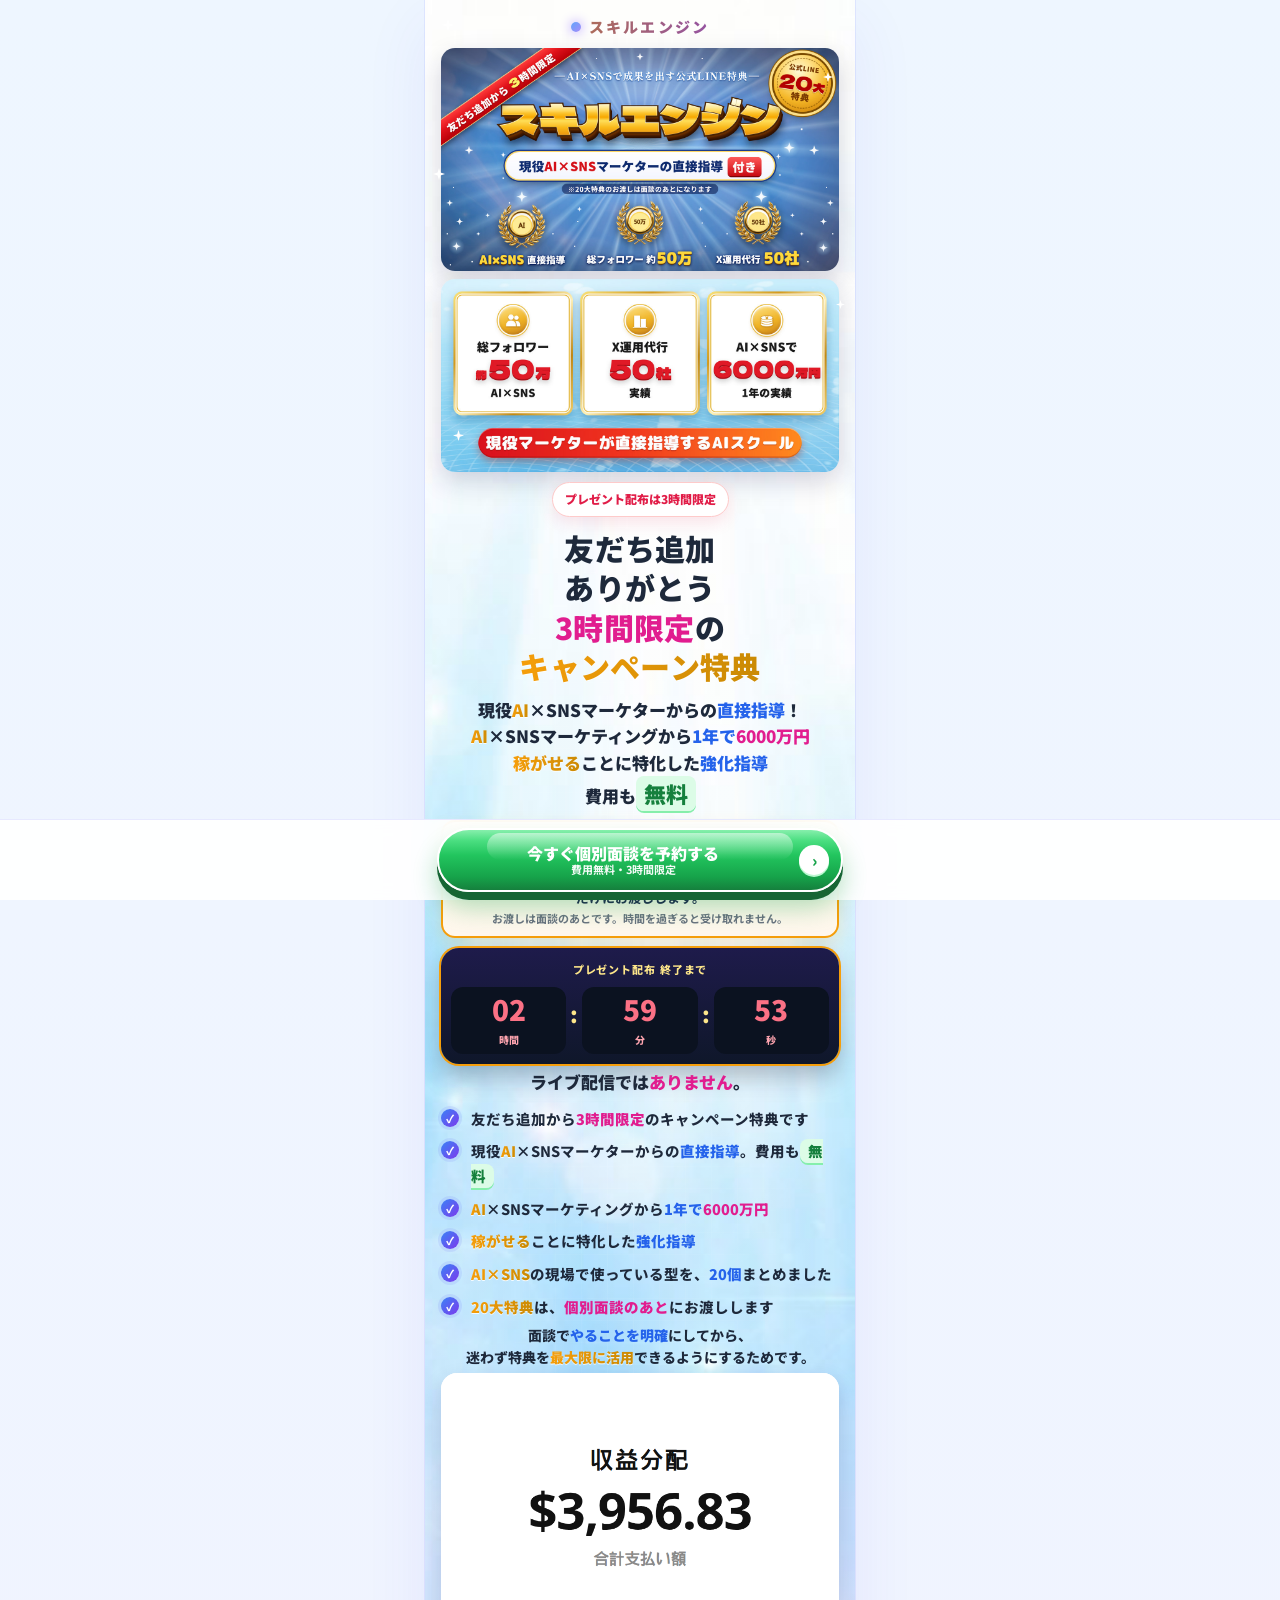
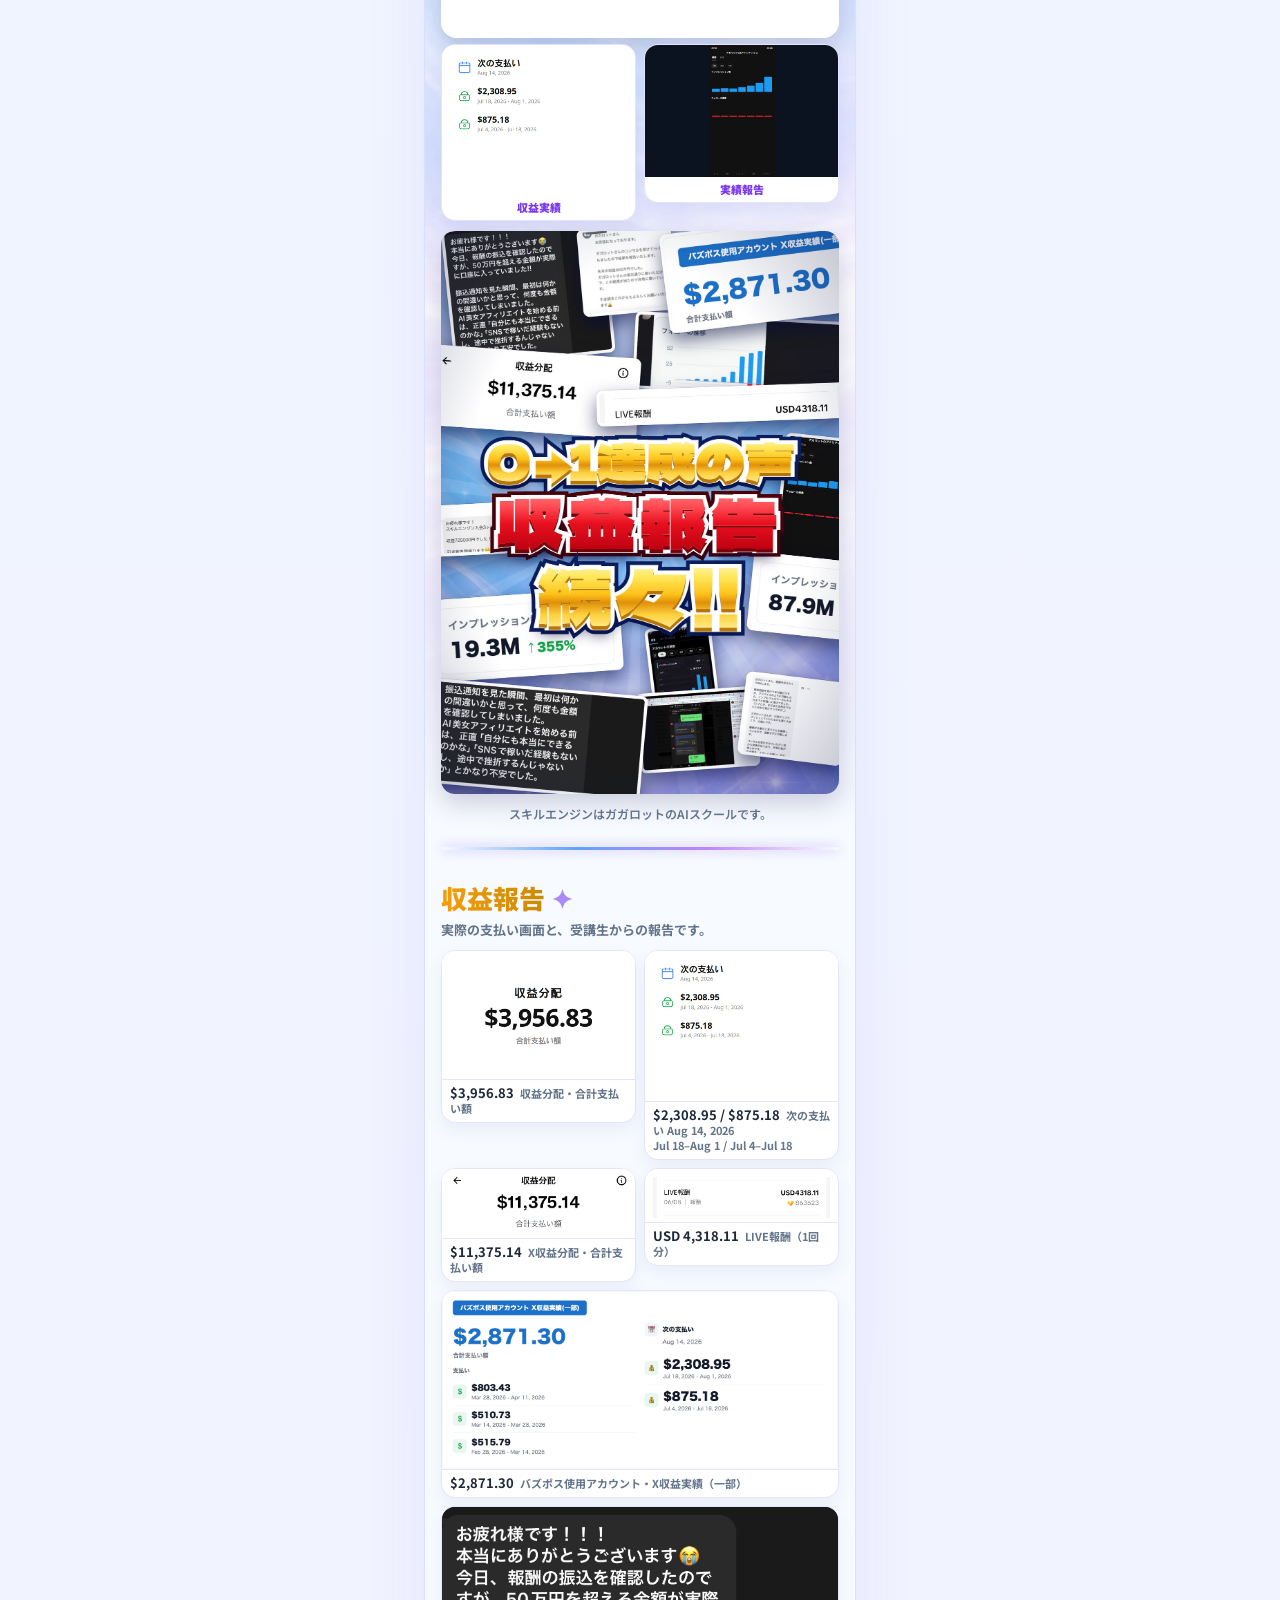
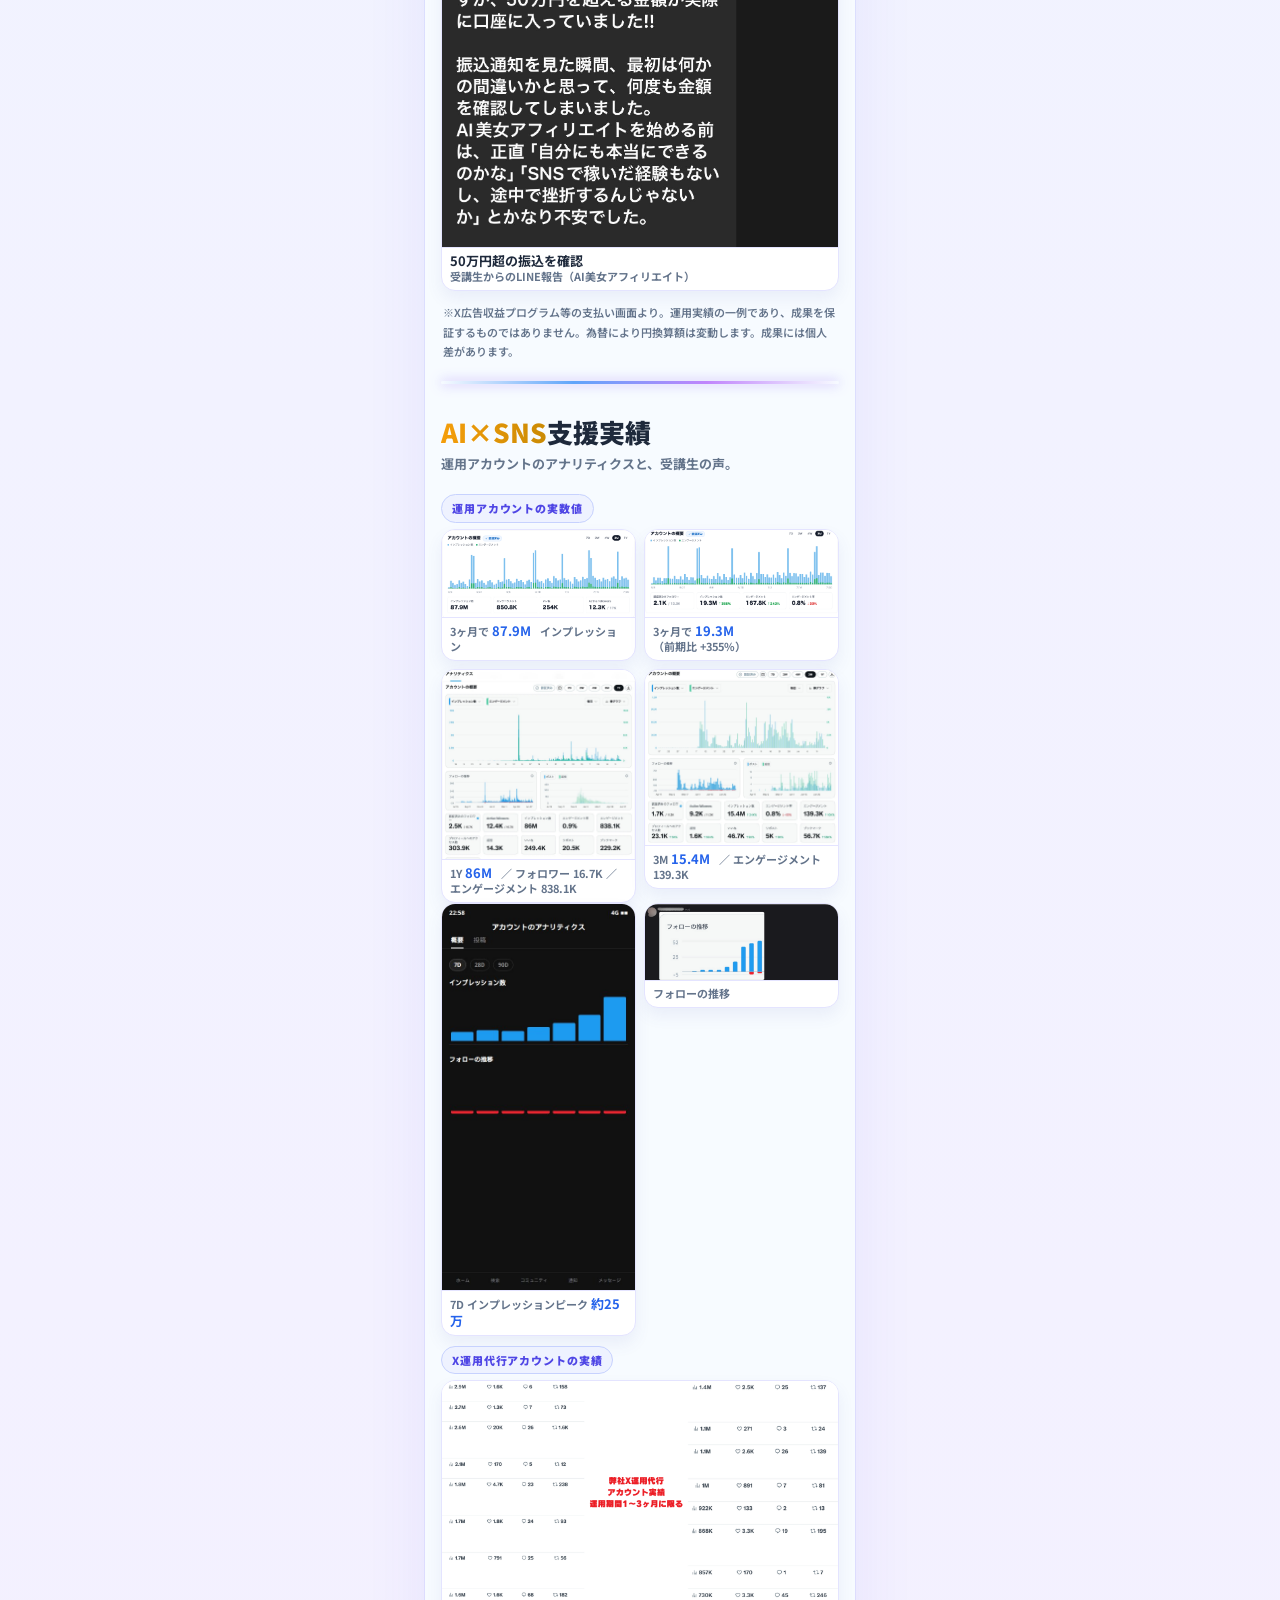
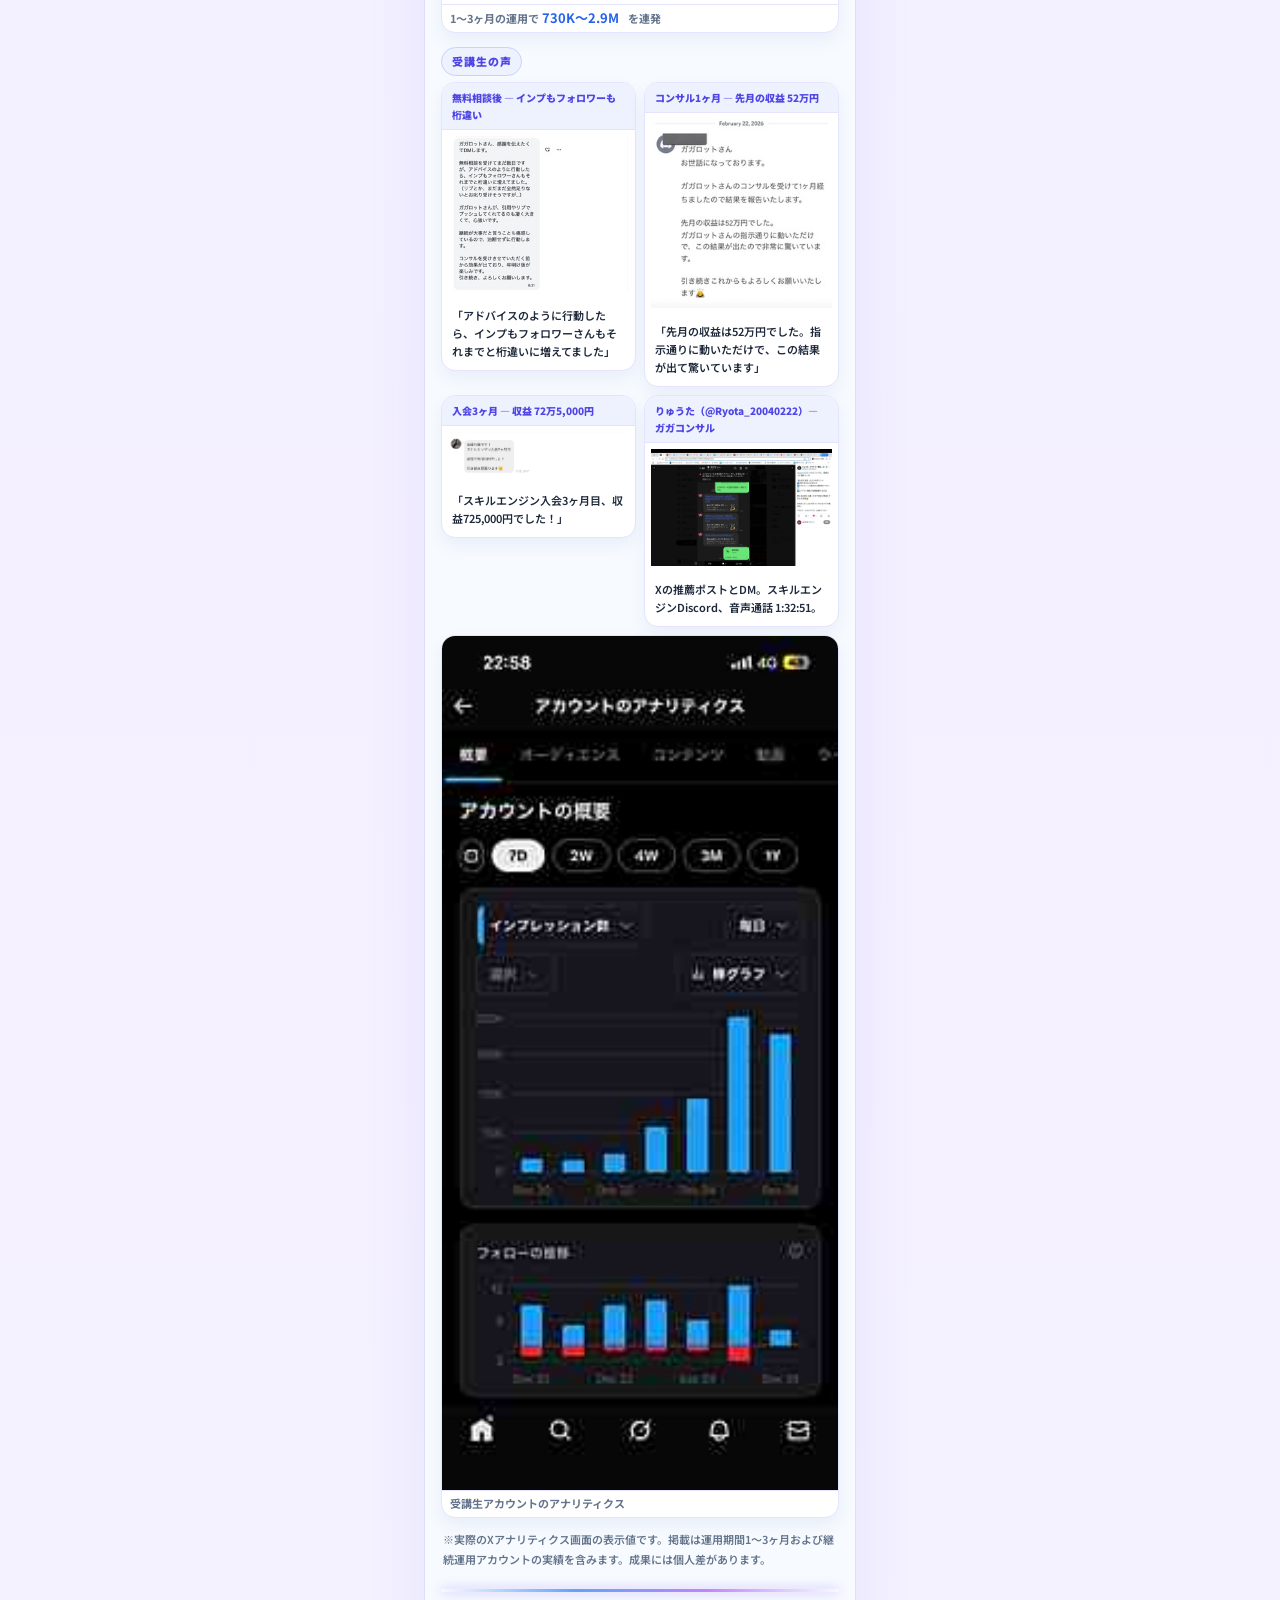
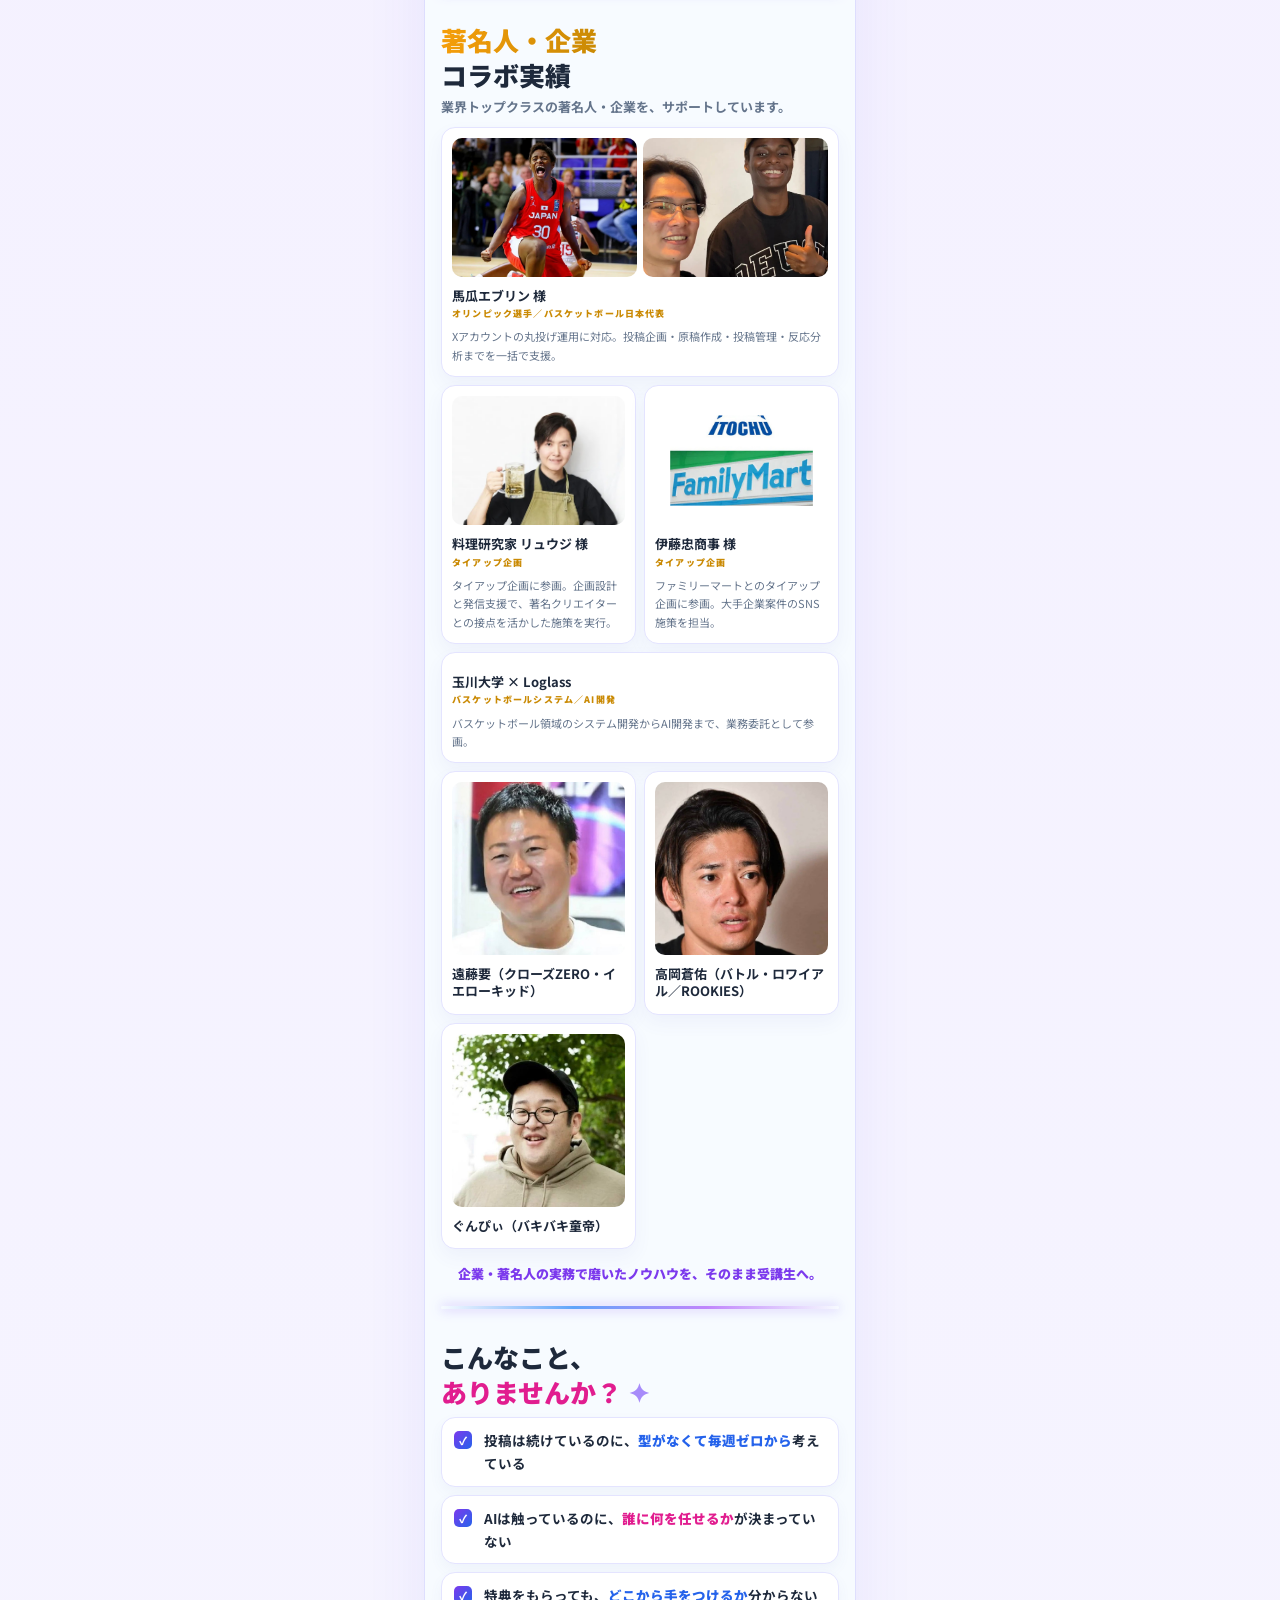
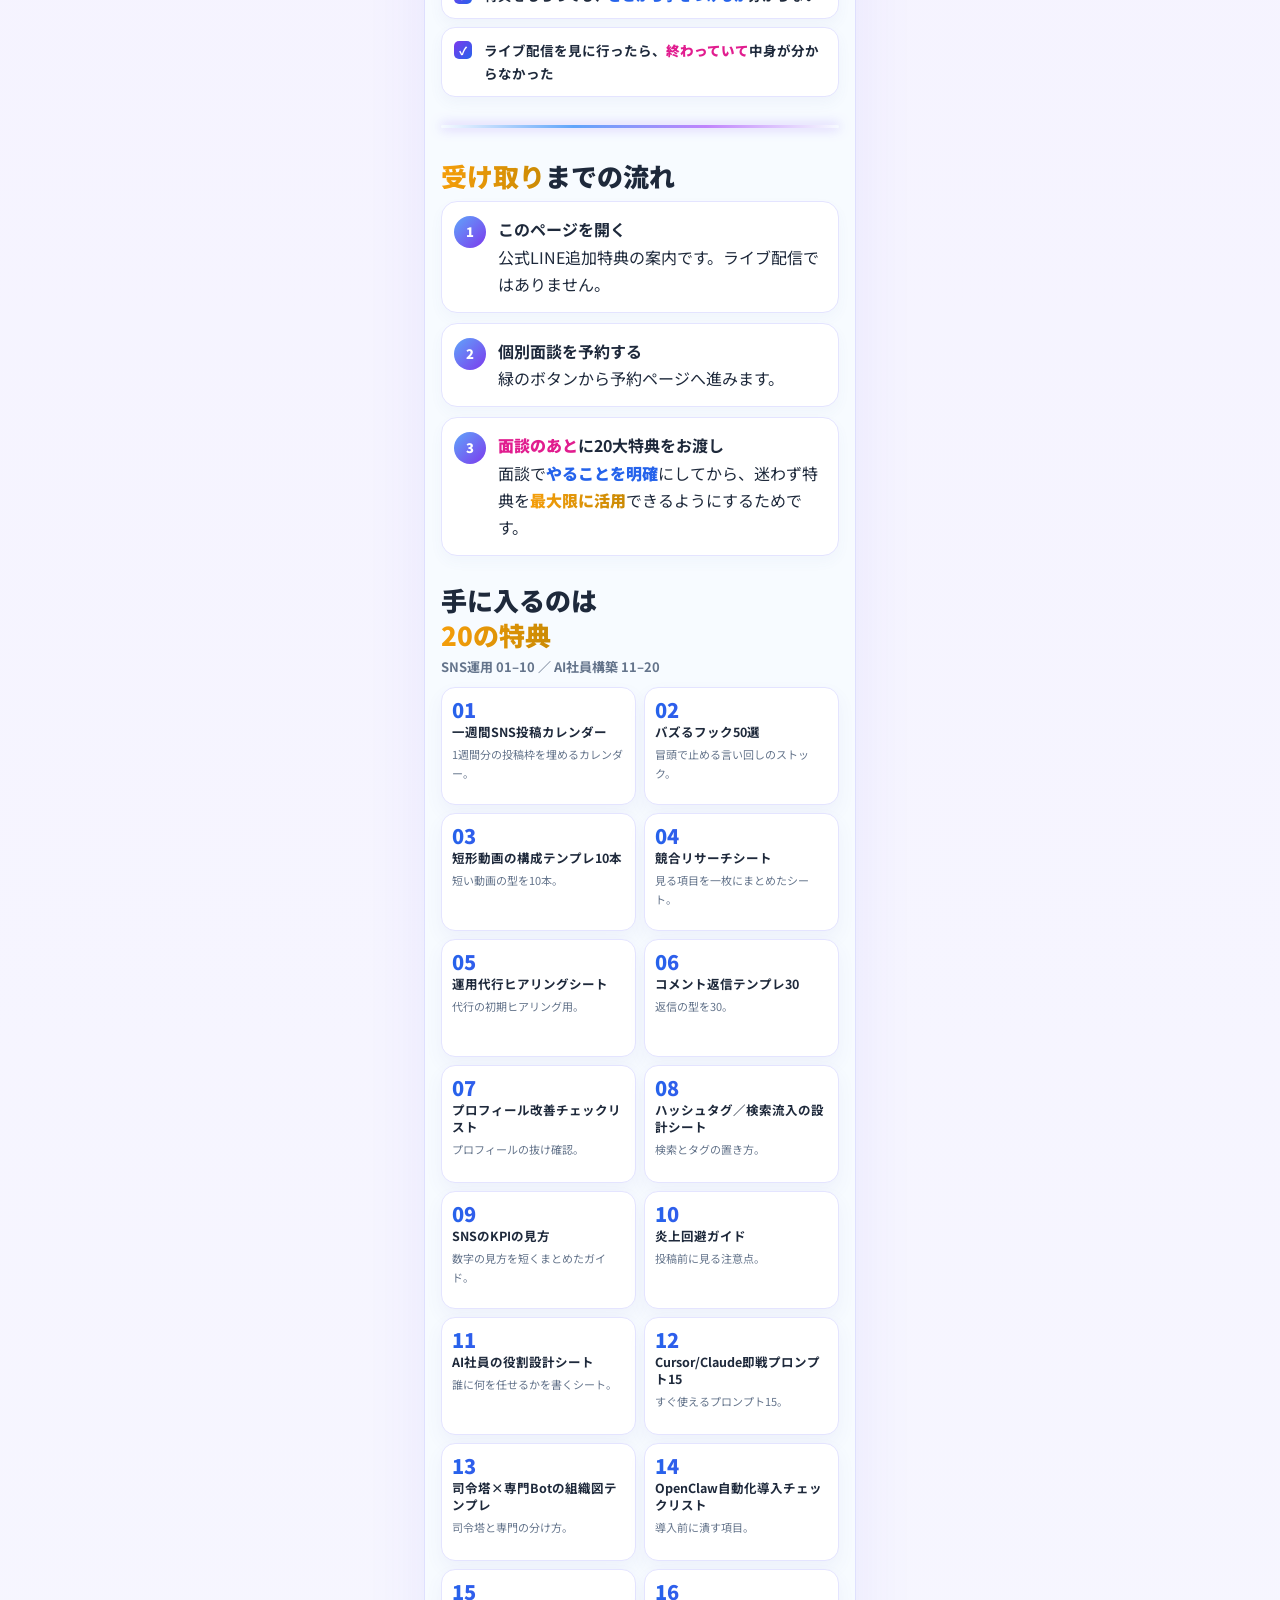
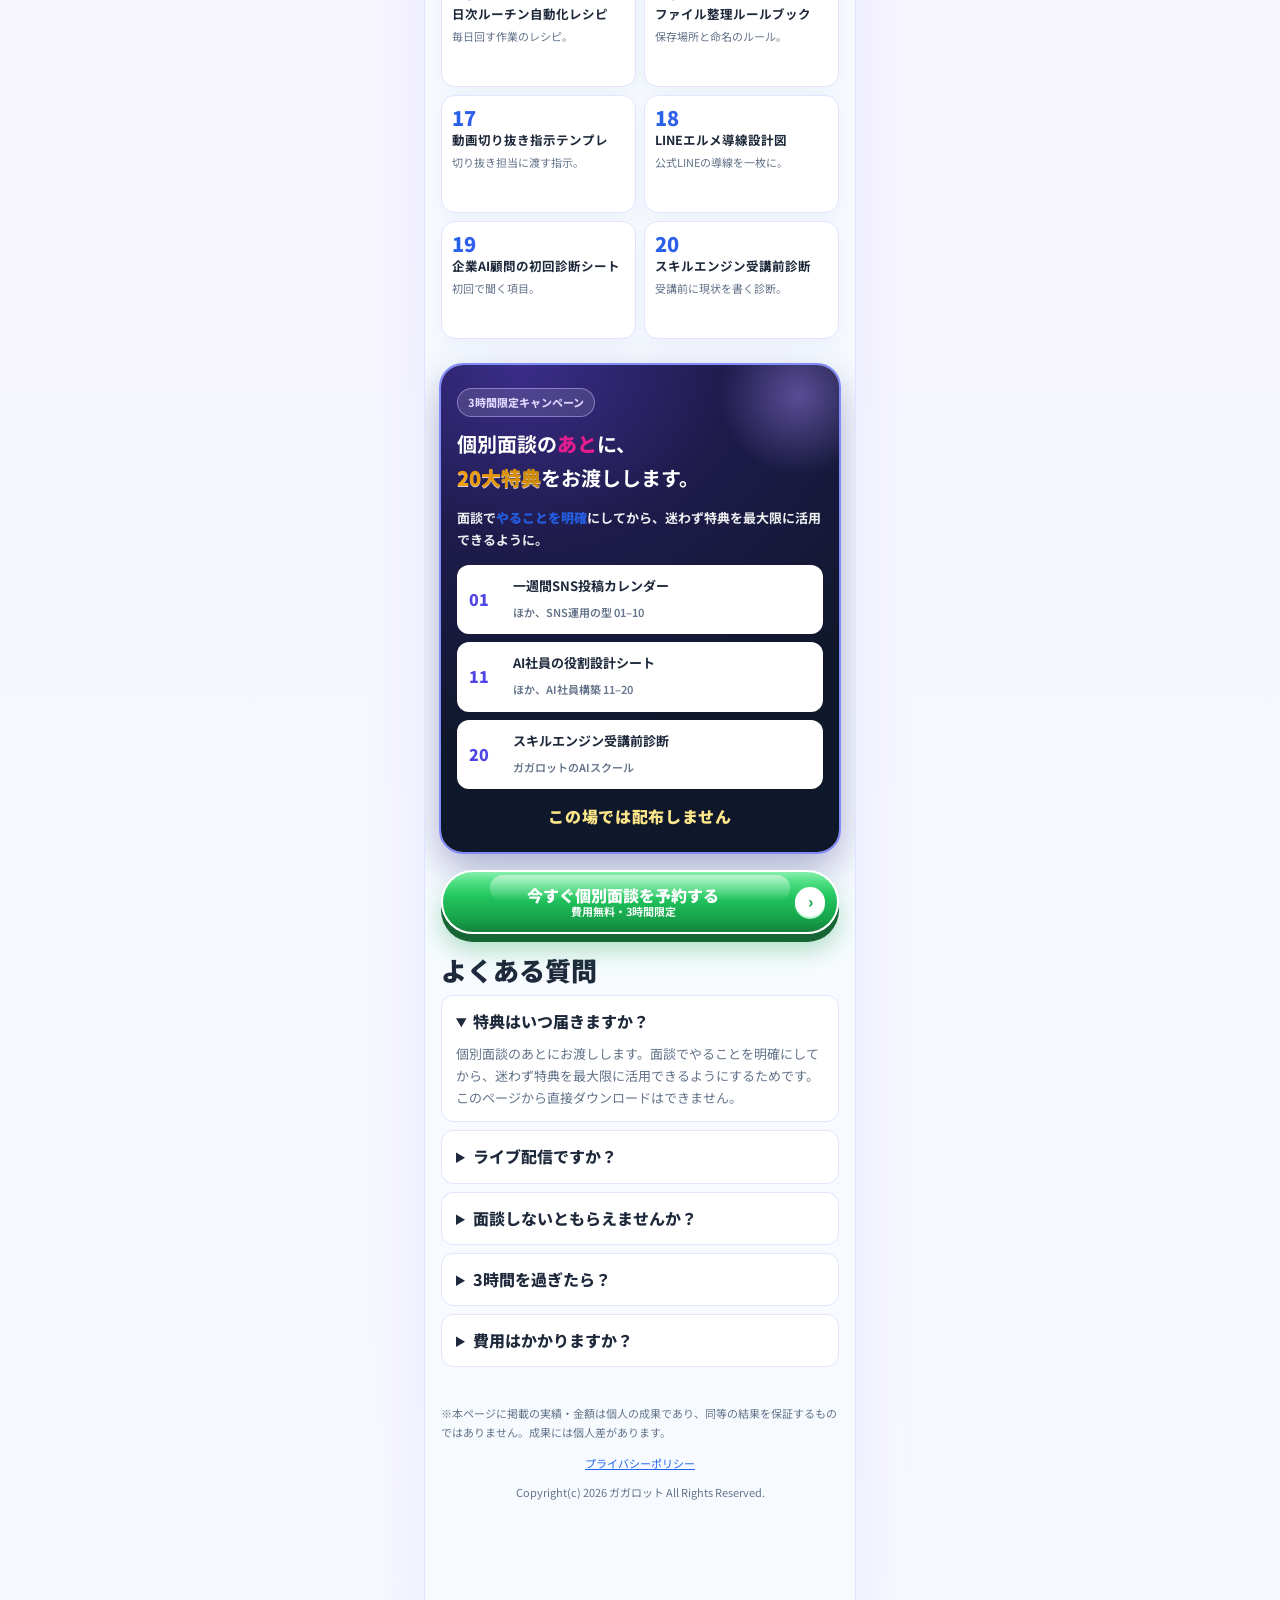
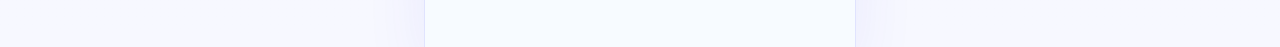
==== commit 2b1b5f5d: "ヒーローの月桂樹バッジ3つを外す ユーザー指示。最上部のヒーロー画像に同じ月桂樹バッジが入ったため重複していた。 画像ファイルと CSS は残してある(ヒーロー画像の元データが参照するため)。  Co" ====
--- a/index.html
+++ b/index.html
@@ -60,20 +60,6 @@
         <img src="assets/proof-analytics.jpg" alt="アカウントのアナリティクス" />
         <figcaption>実績報告</figcaption>
       </figure>
-    </div>
-    <div class="wreaths">
-      <div class="wreath">
-        <span class="medal"><img src="assets/badge-ai.png" alt="AI" /></span>
-        <strong>AI×SNS</strong><span>テーマ</span>
-      </div>
-      <div class="wreath">
-        <span class="medal"><img src="assets/badge-50man.png" alt="約50万" /></span>
-        <strong>約50万</strong><span>総フォロワー</span>
-      </div>
-      <div class="wreath">
-        <span class="medal"><img src="assets/badge-50sha.png" alt="50社" /></span>
-        <strong>50社</strong><span>運用代行</span>
-      </div>
     </div>
     <div class="top-visuals voices">
       <img class="tv-voices" src="assets/top-voices.jpg" alt="受講生の声と収益報告" />
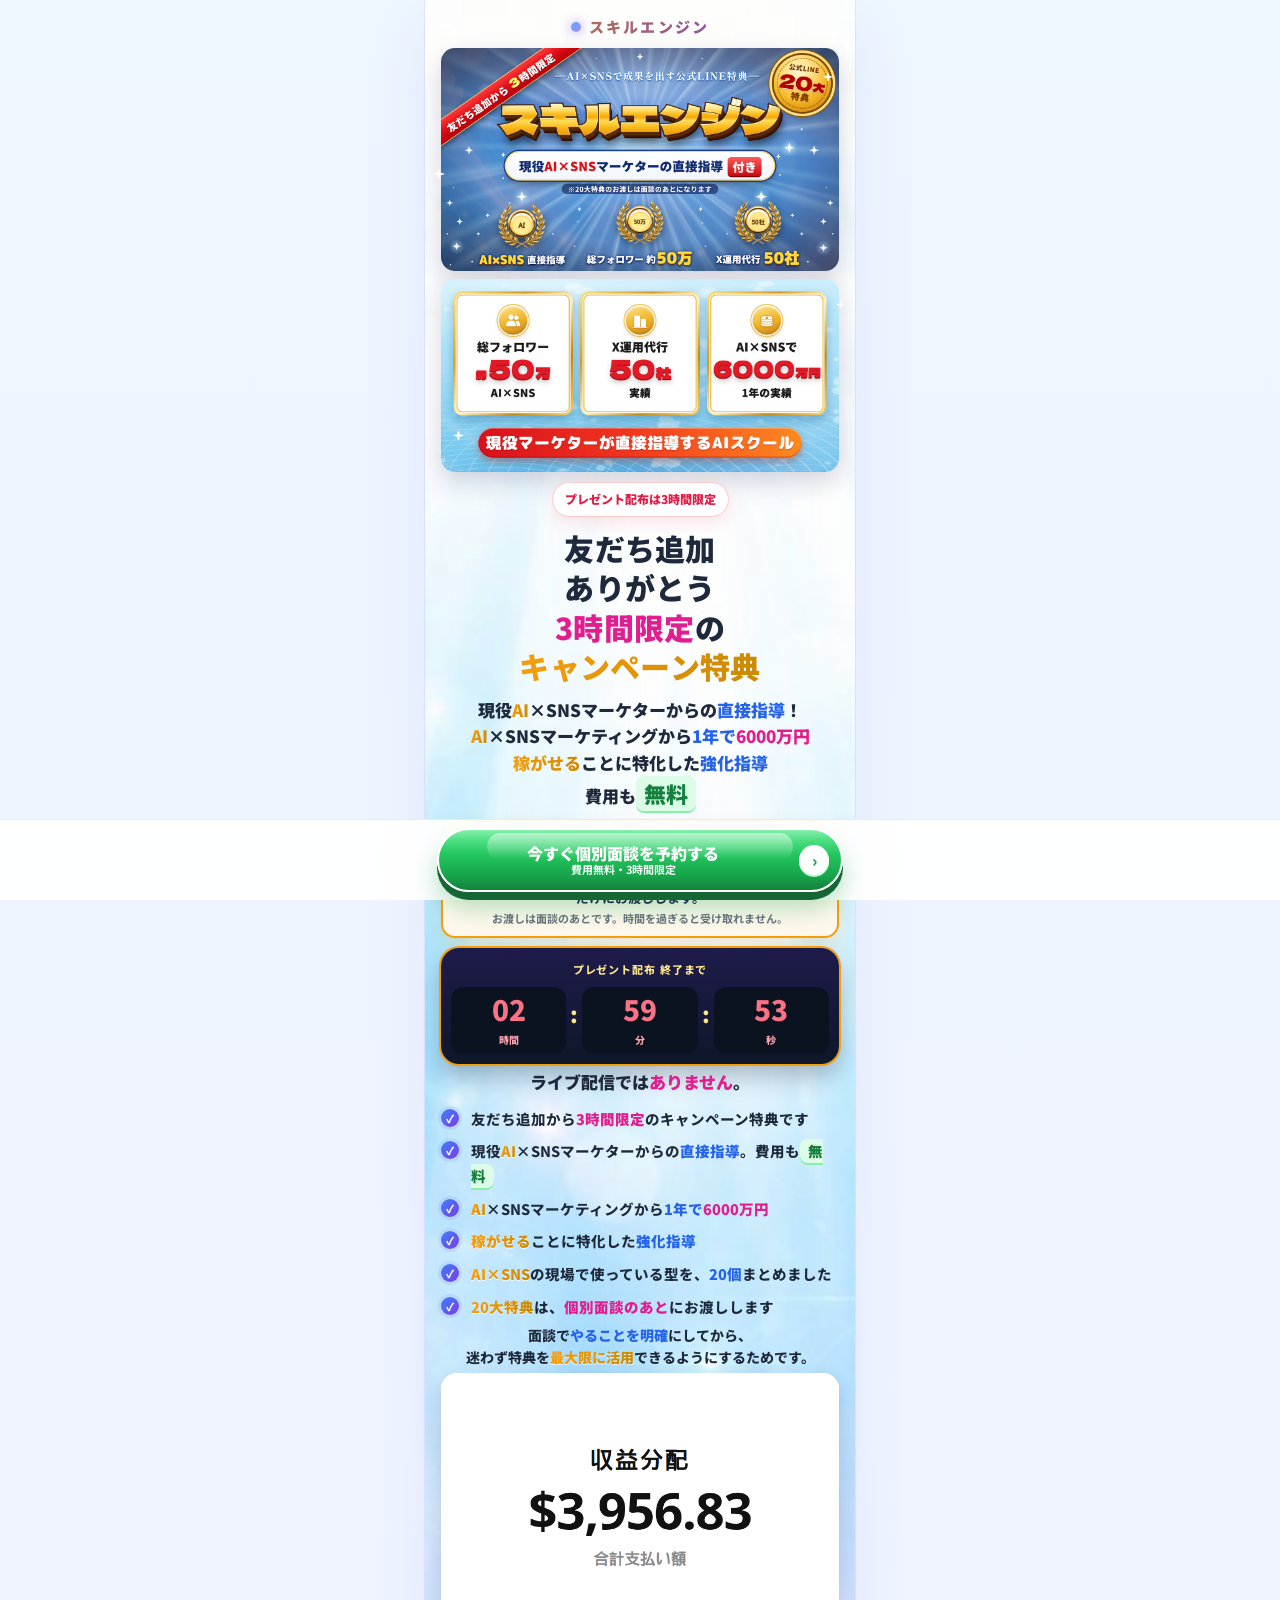
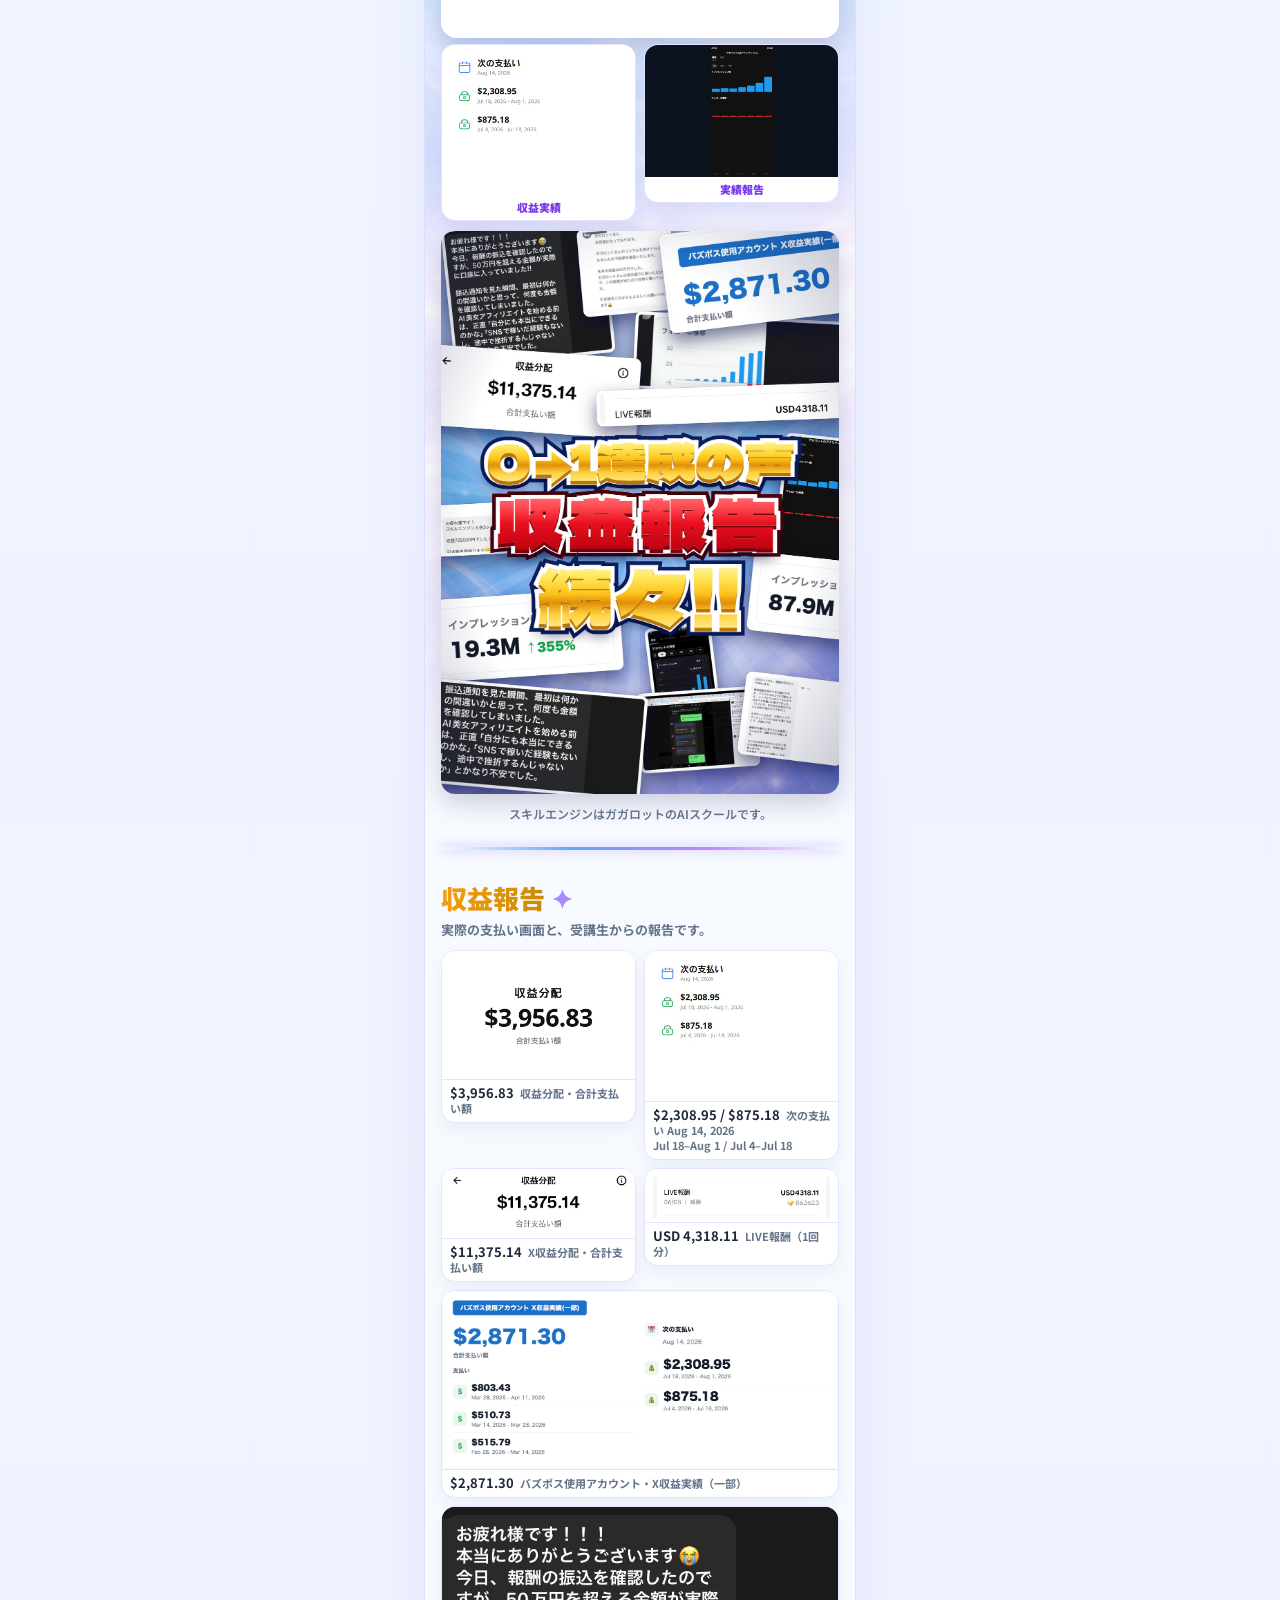
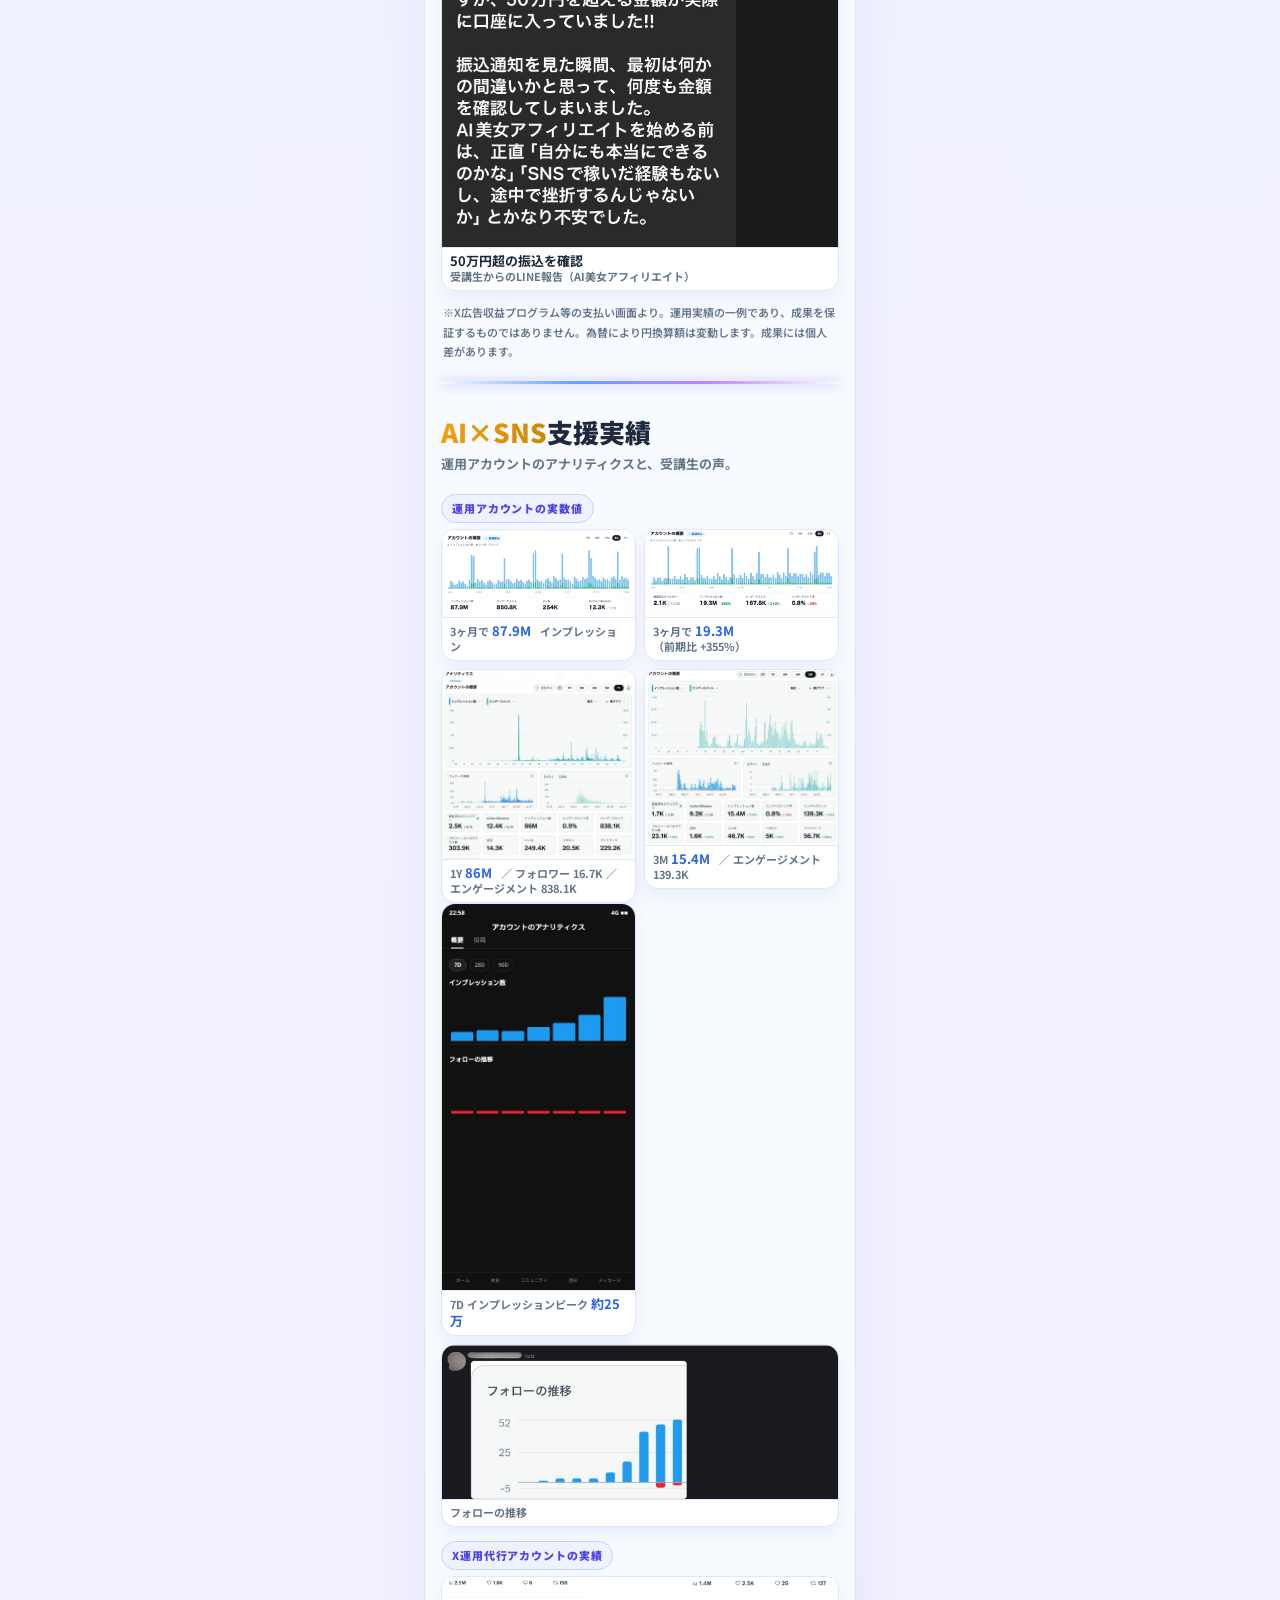
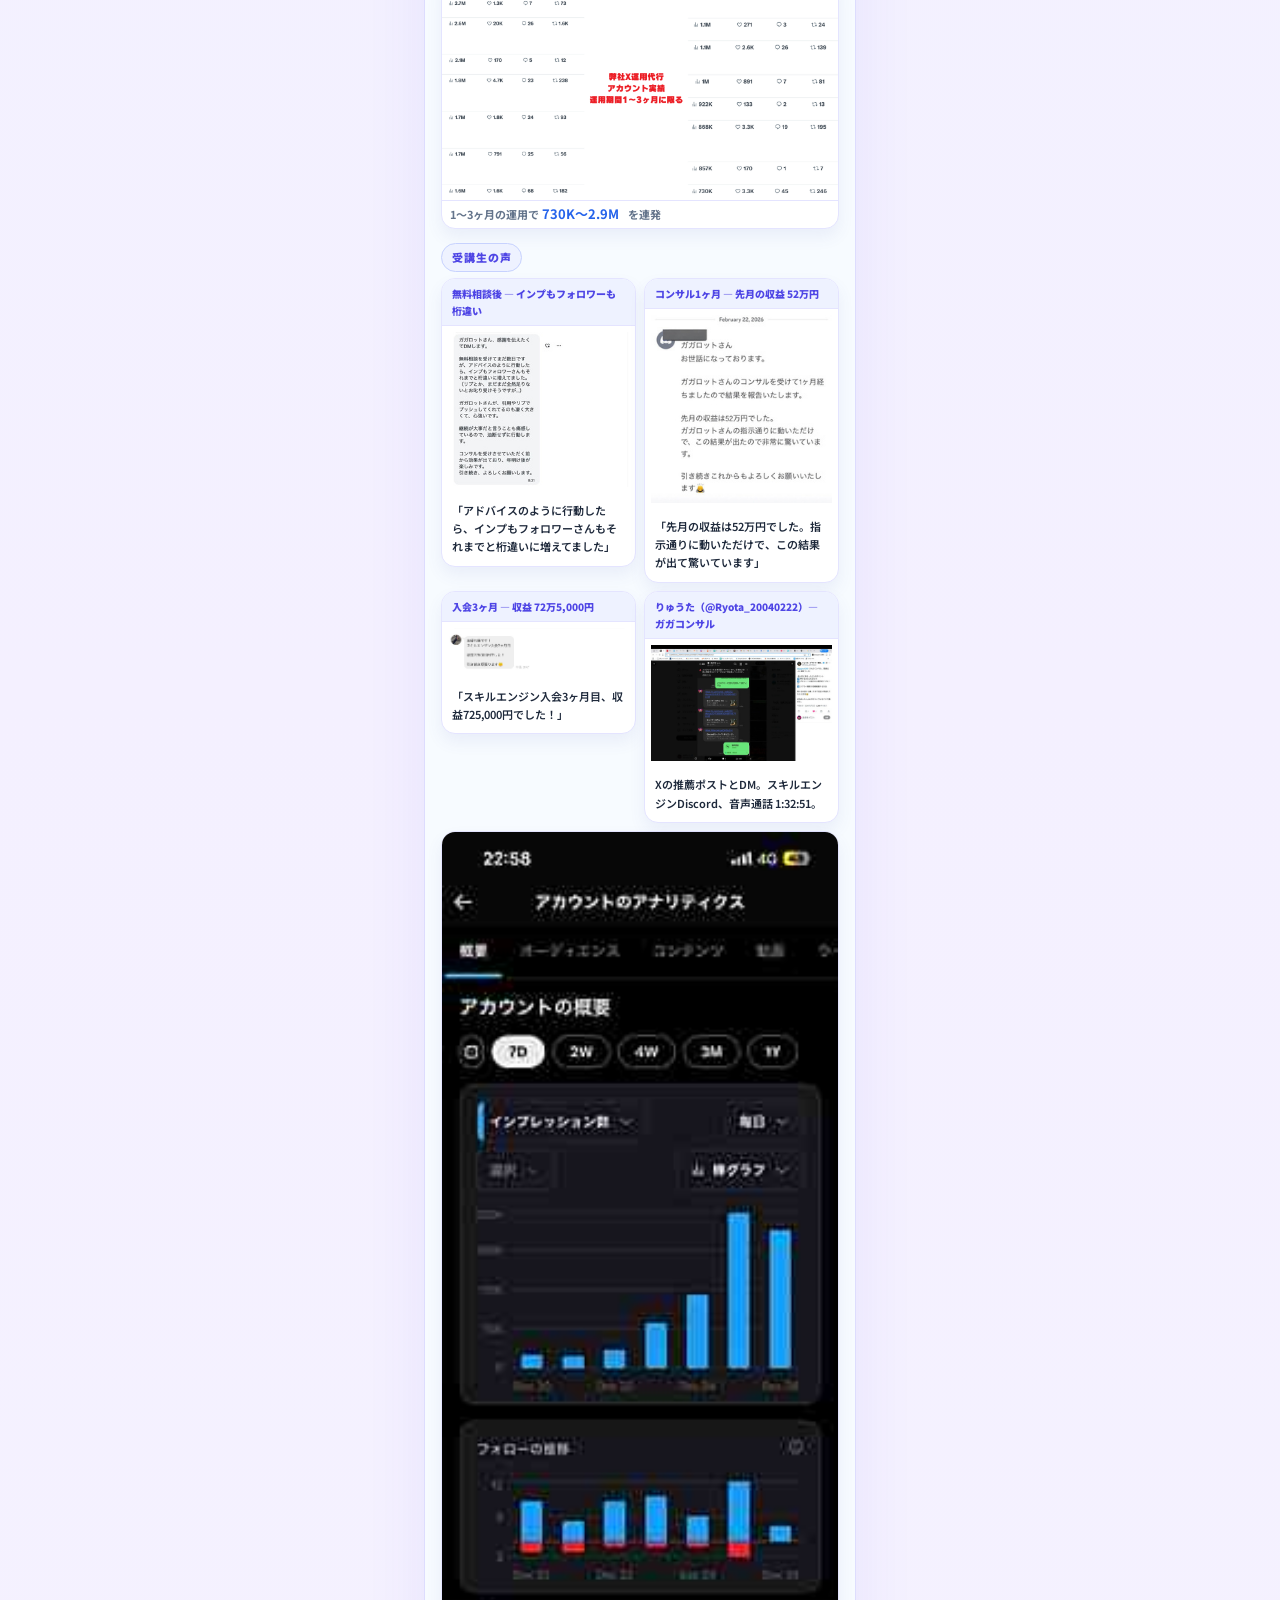
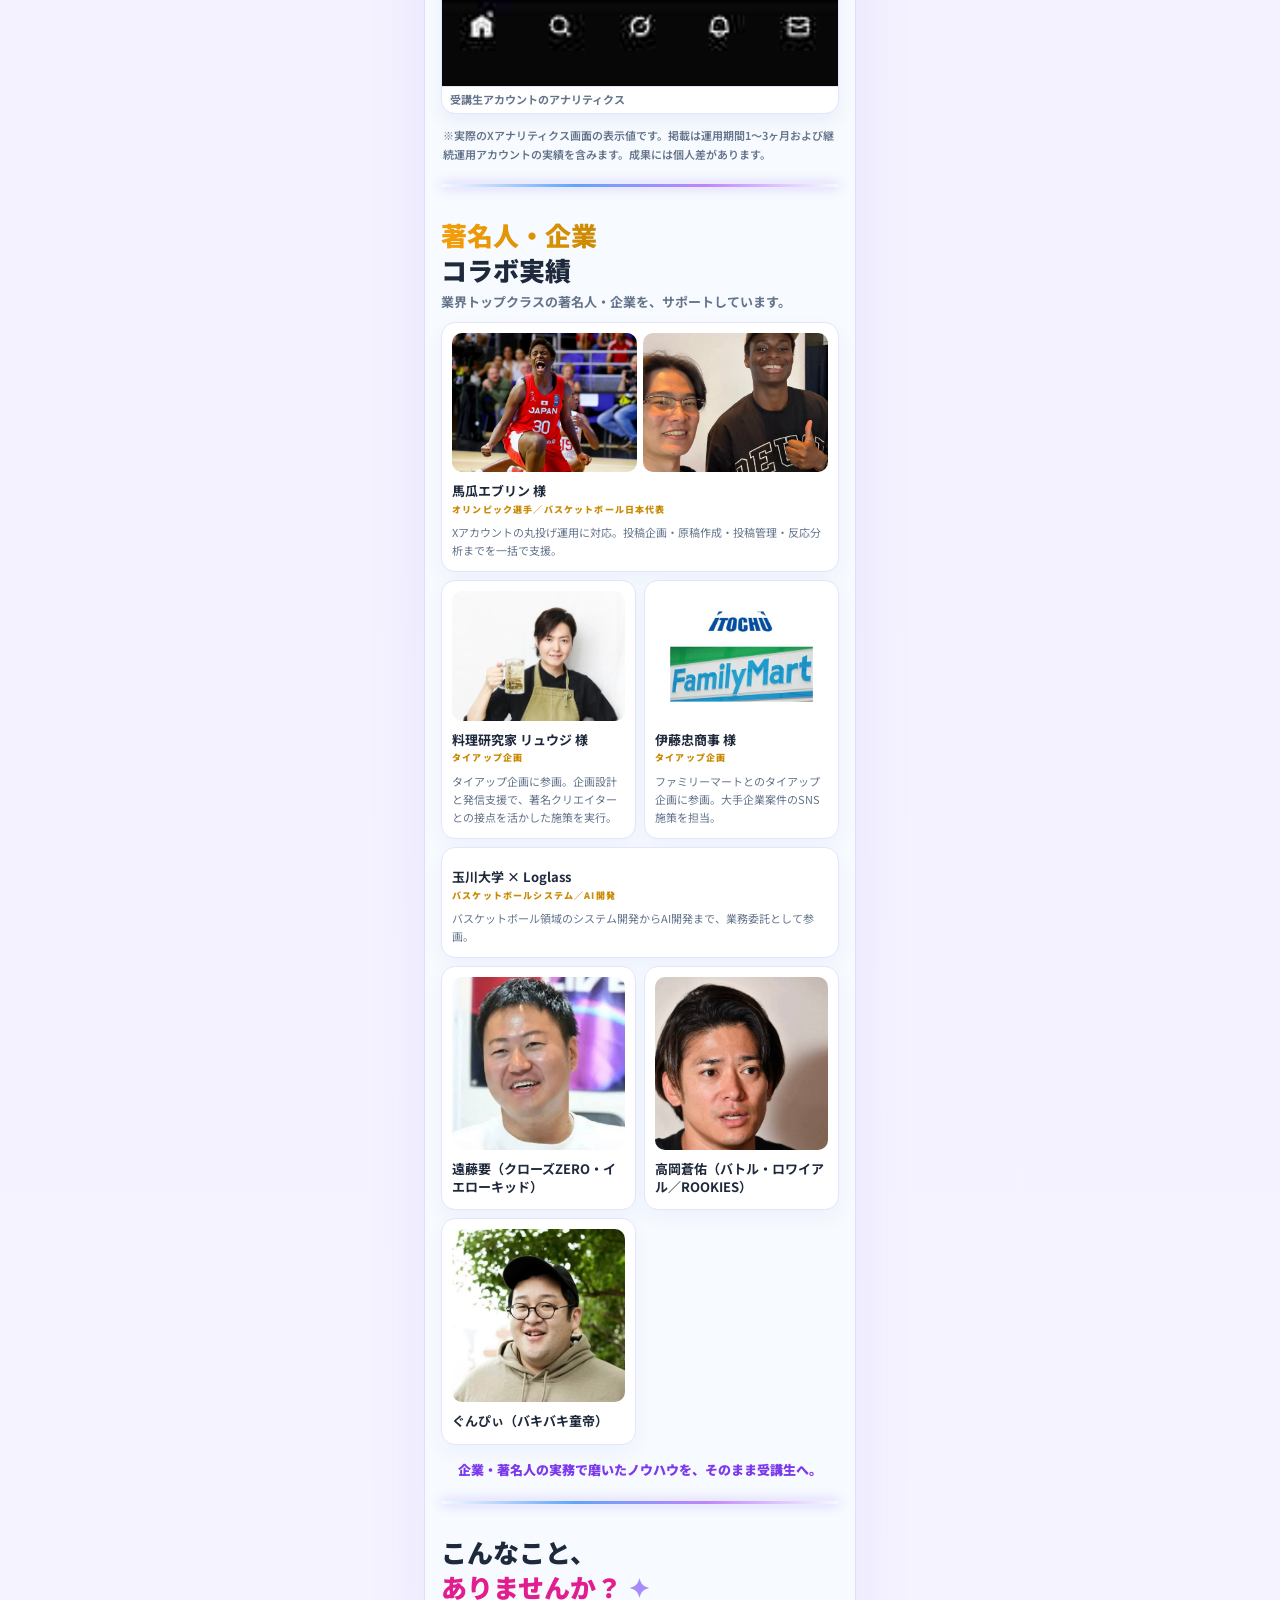
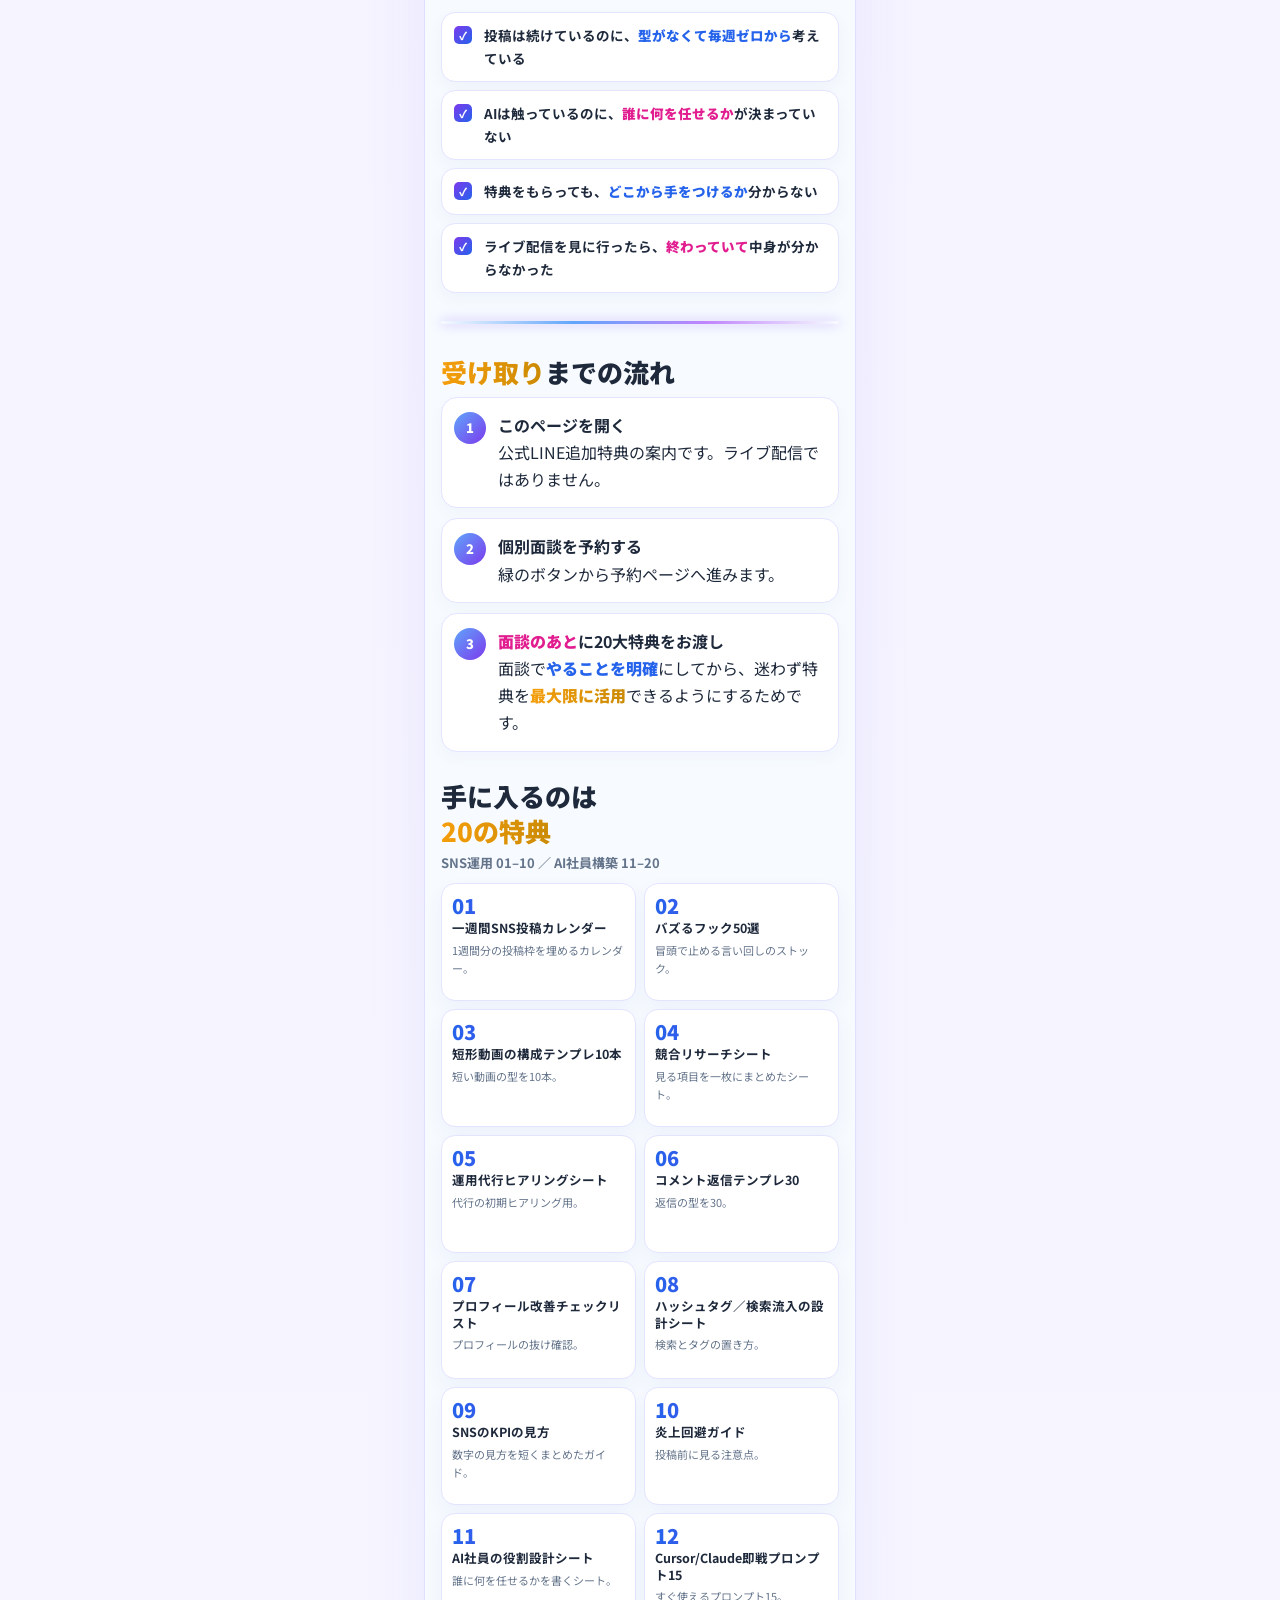
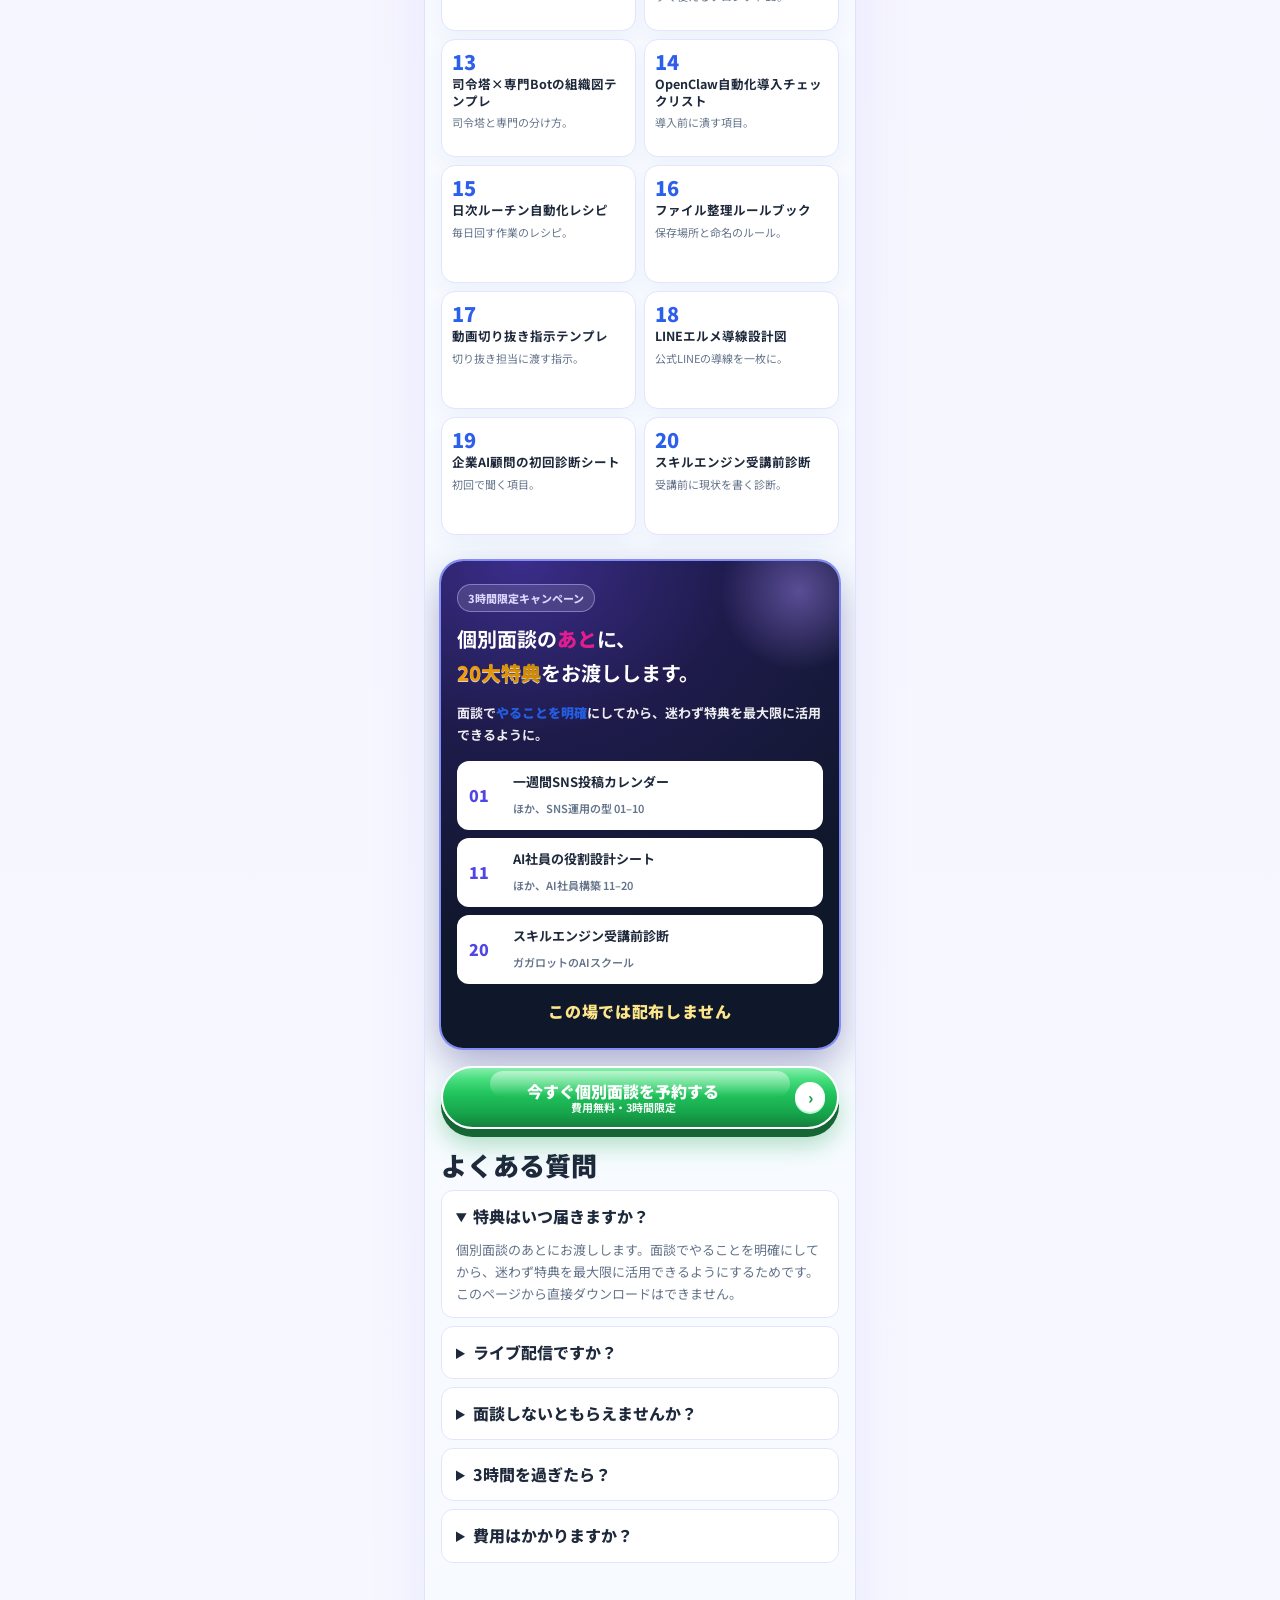
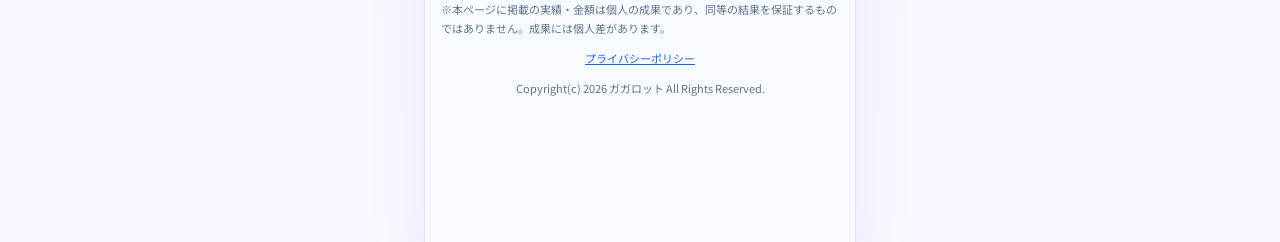
==== commit 84dc76c4: "画質の低い「受講生アカウントのアナリティクス」画像を外す ユーザー指示。元画像が 178x384 で、拡大表示すると粗すぎた。 隣の「フォロワーの推移」は全幅にして残す。  Co-Authored-B" ====
--- a/index.html
+++ b/index.html
@@ -133,7 +133,7 @@
         <img src="assets/proof-analytics.jpg" alt="アカウントのアナリティクス 7D インプレッション数" />
         <figcaption>7D インプレッションピーク <b>約25万</b></figcaption>
       </figure>
-      <figure class="stat-card">
+      <figure class="stat-card wide">
         <img src="assets/voice-follow.png" alt="フォローの推移" />
         <figcaption>フォローの推移</figcaption>
       </figure>
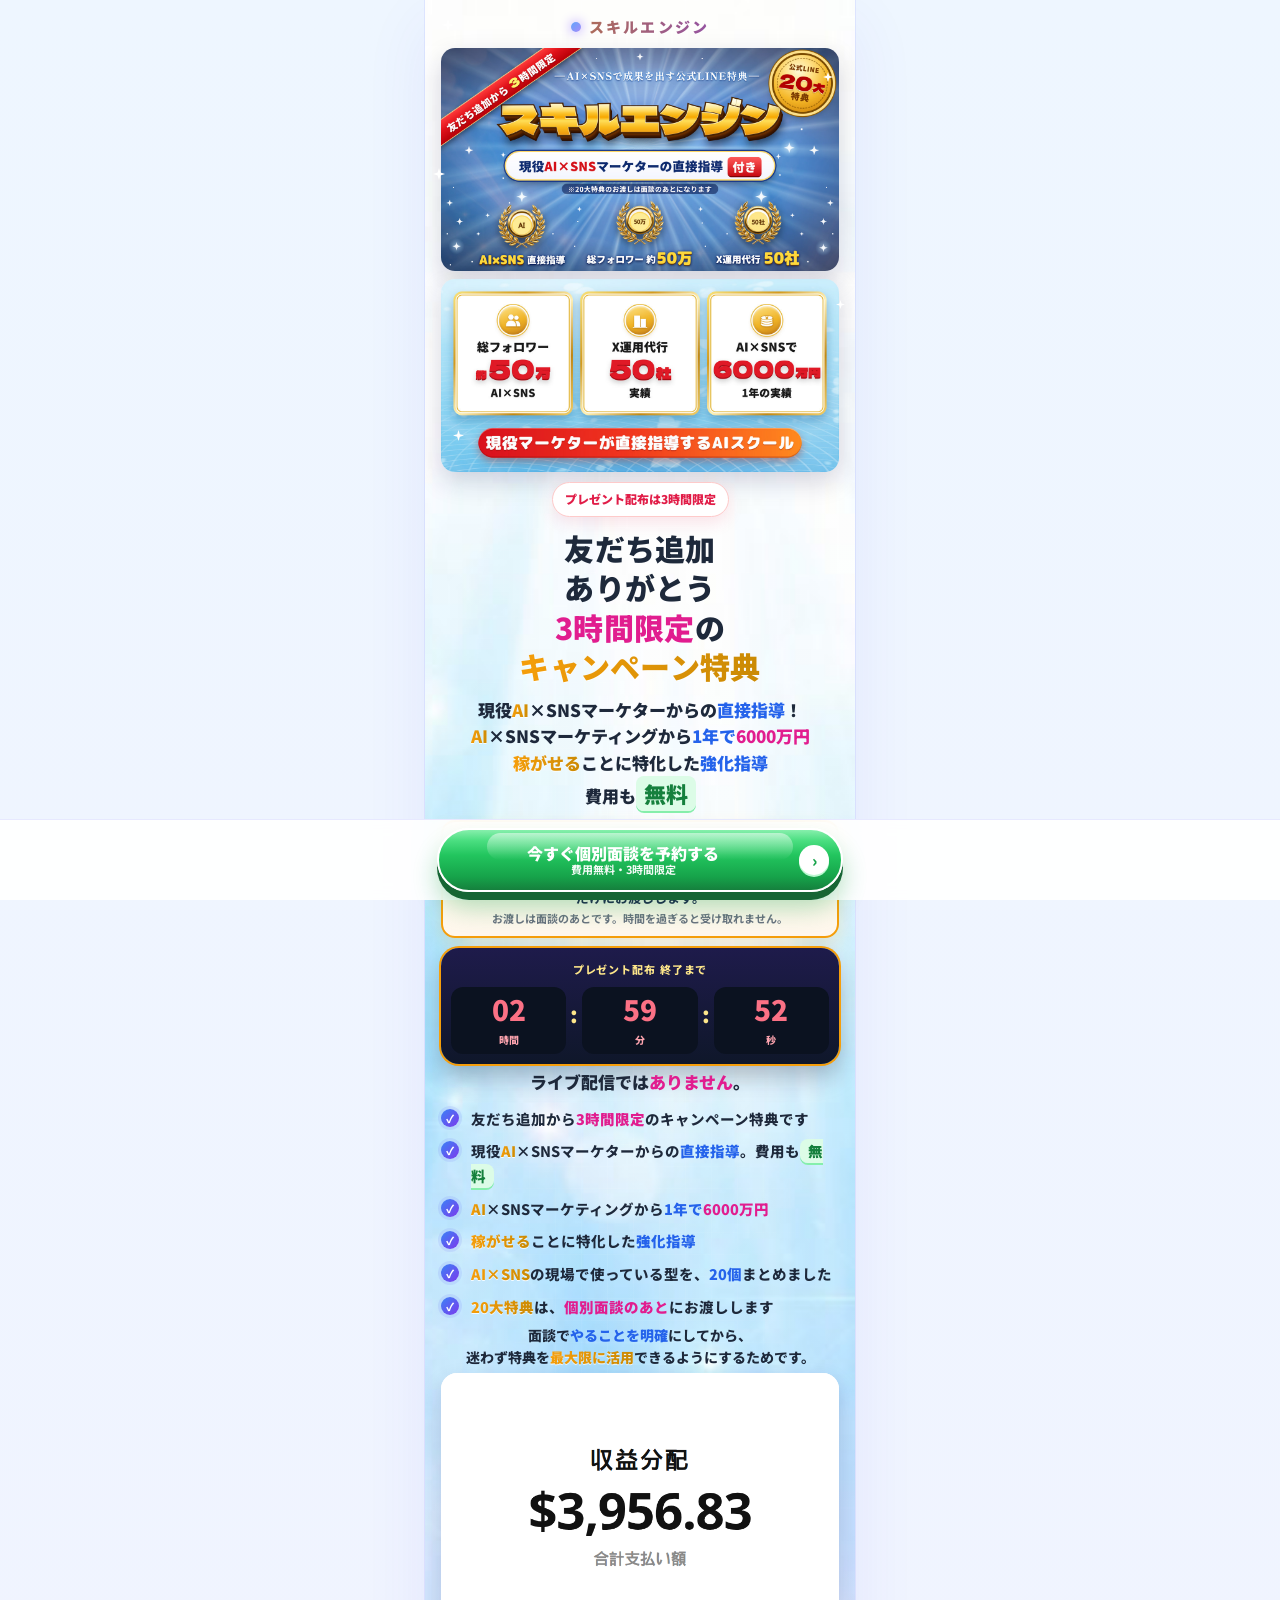
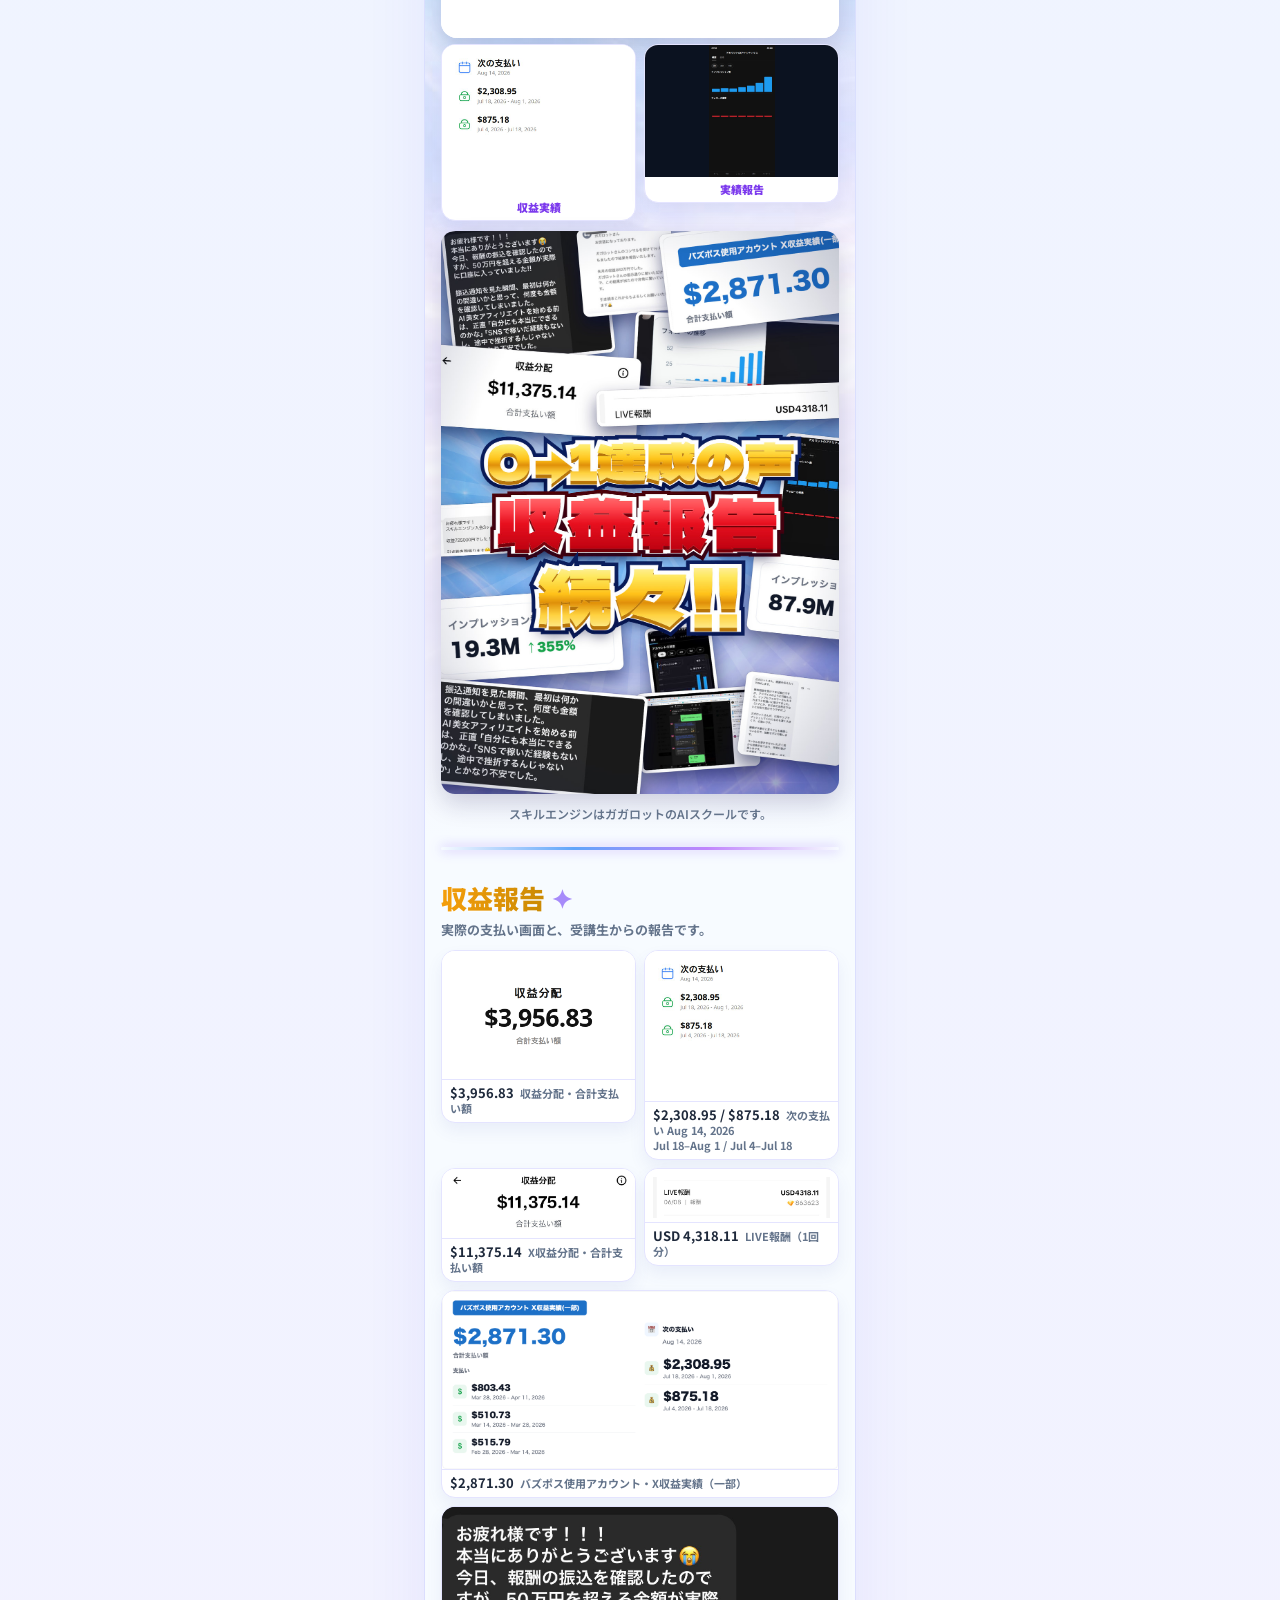
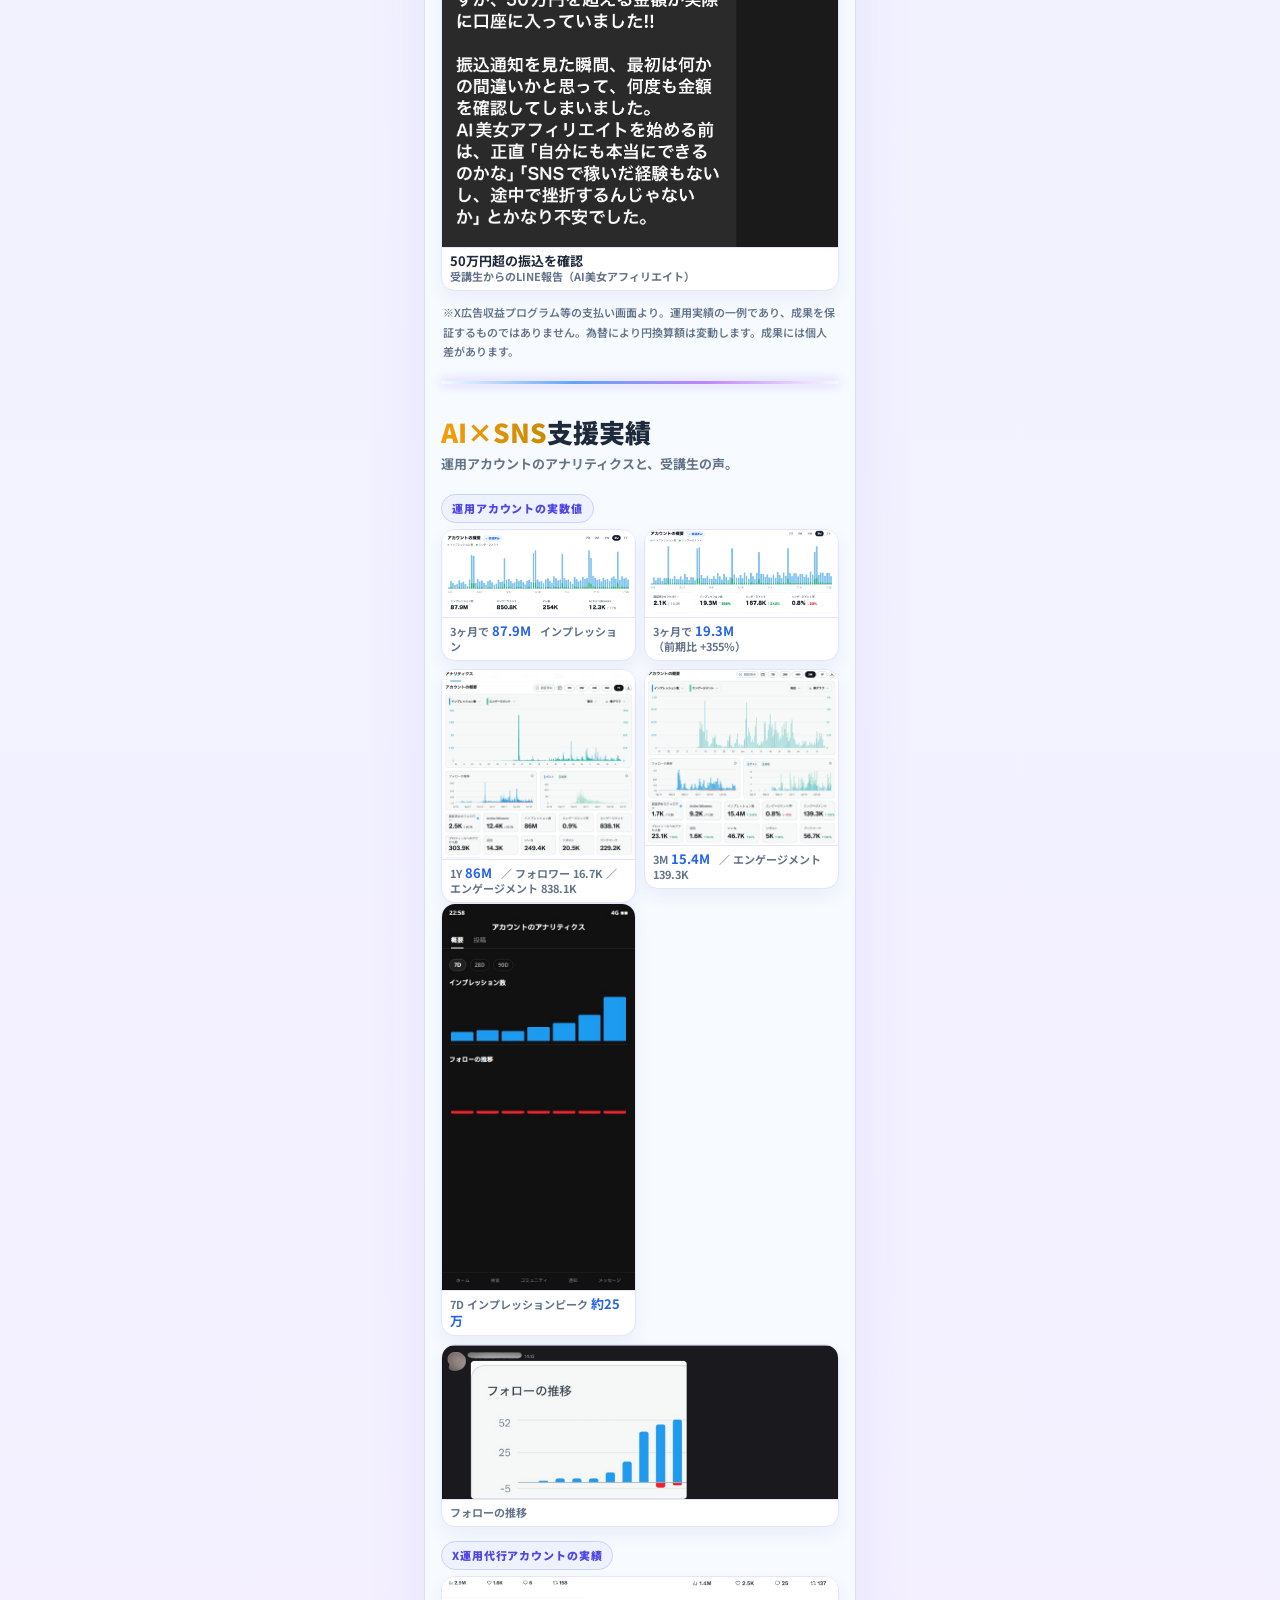
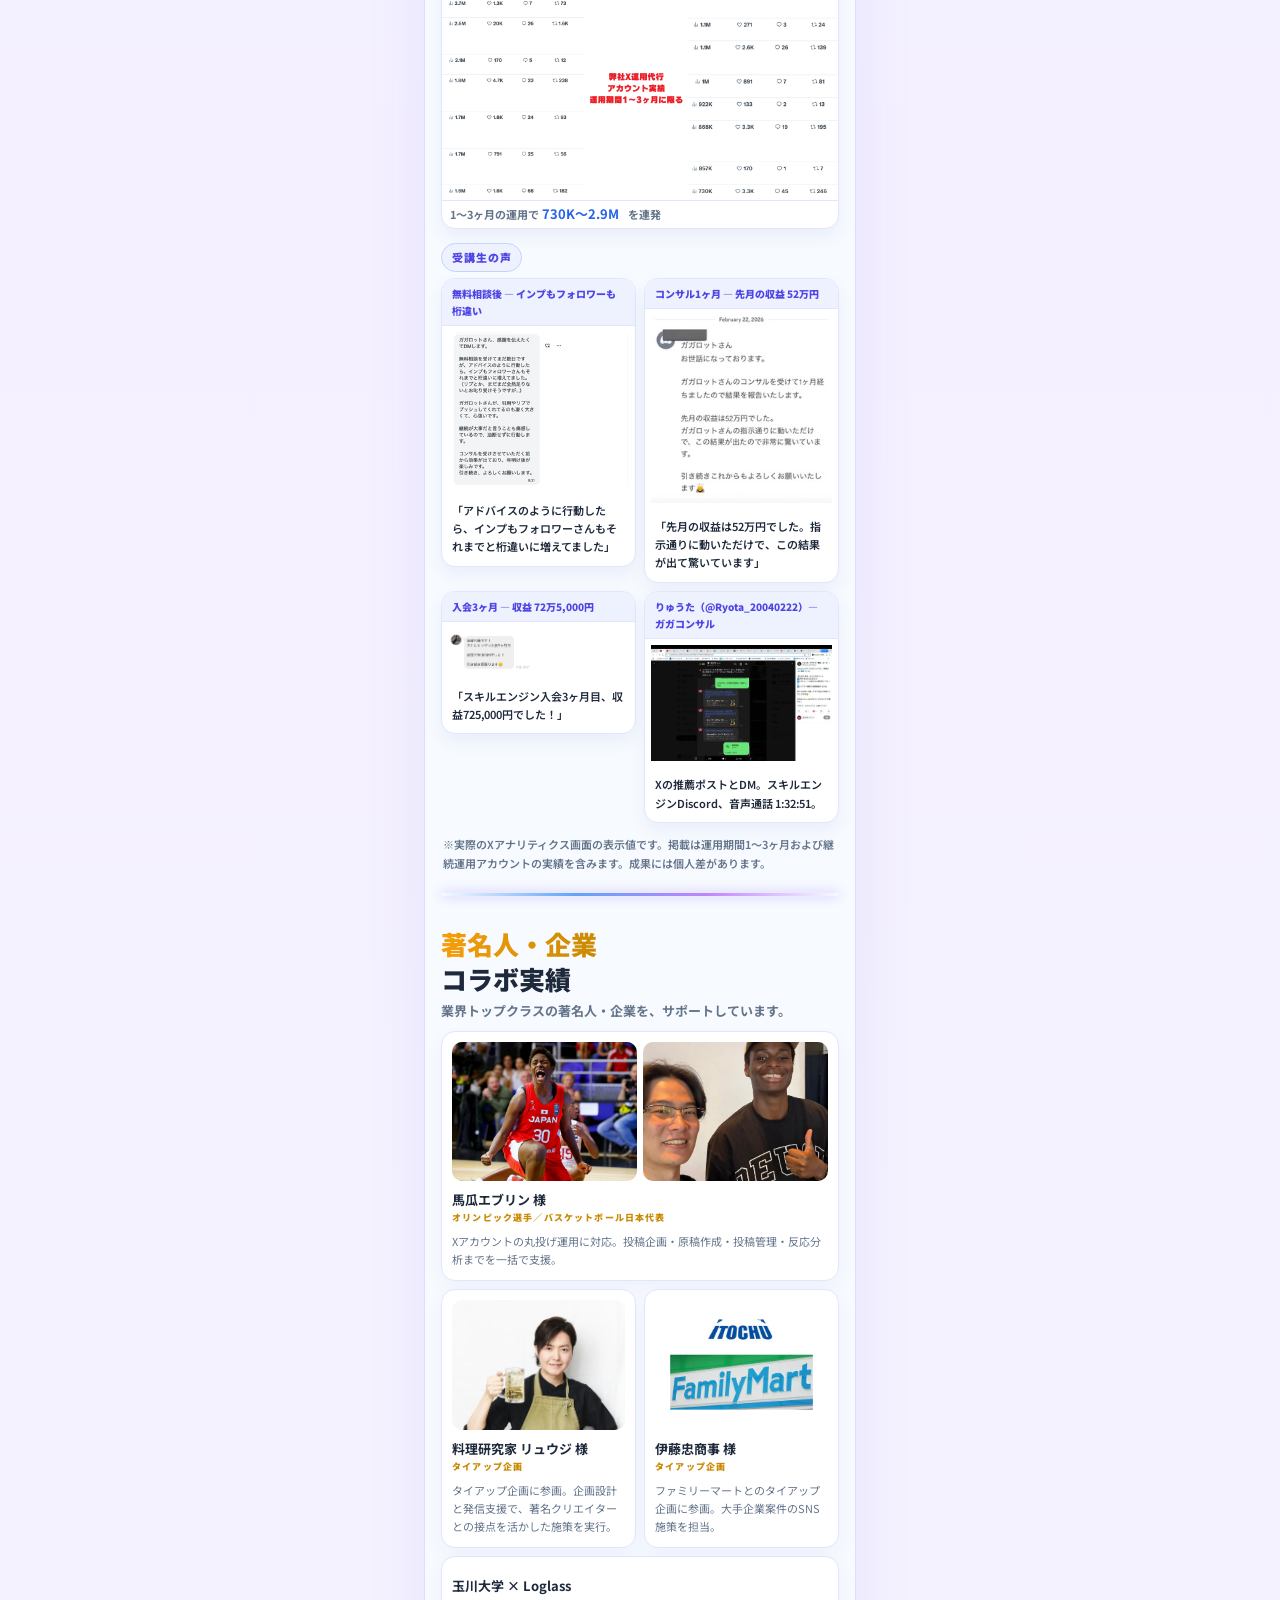
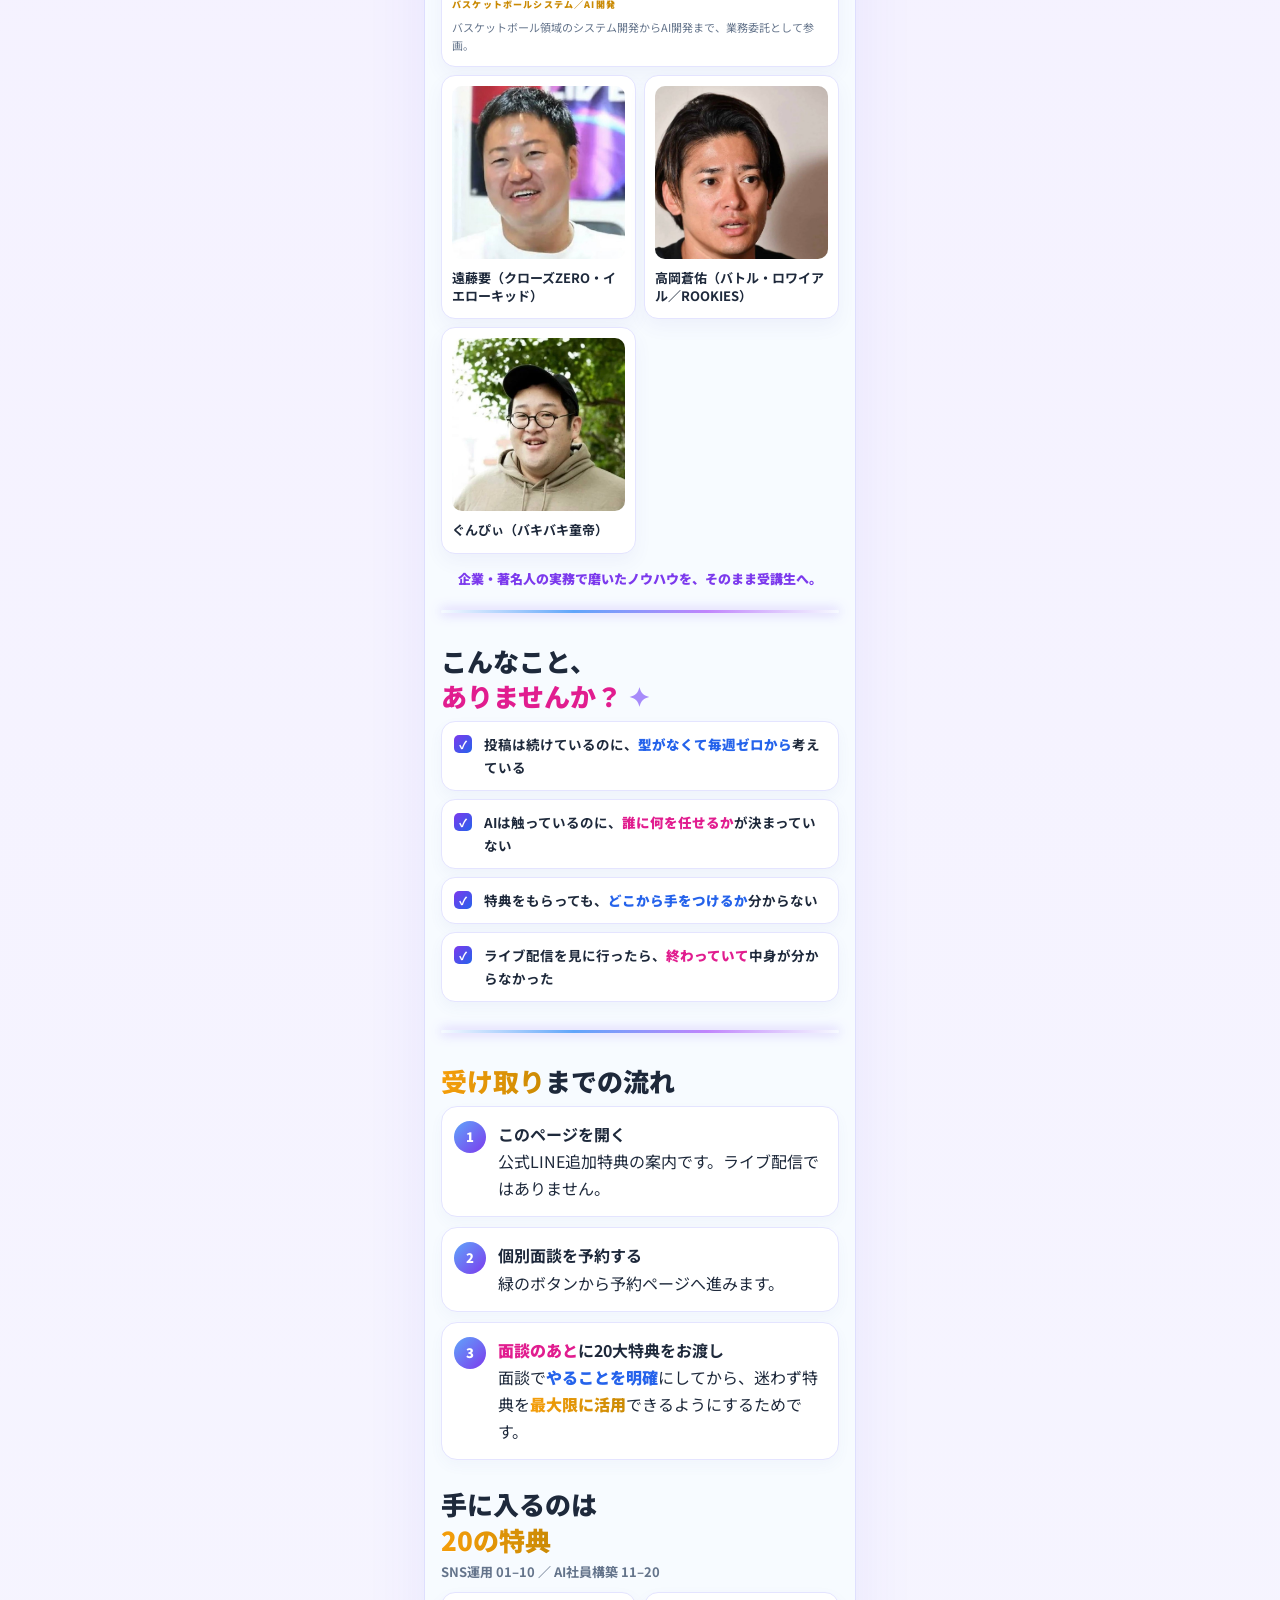
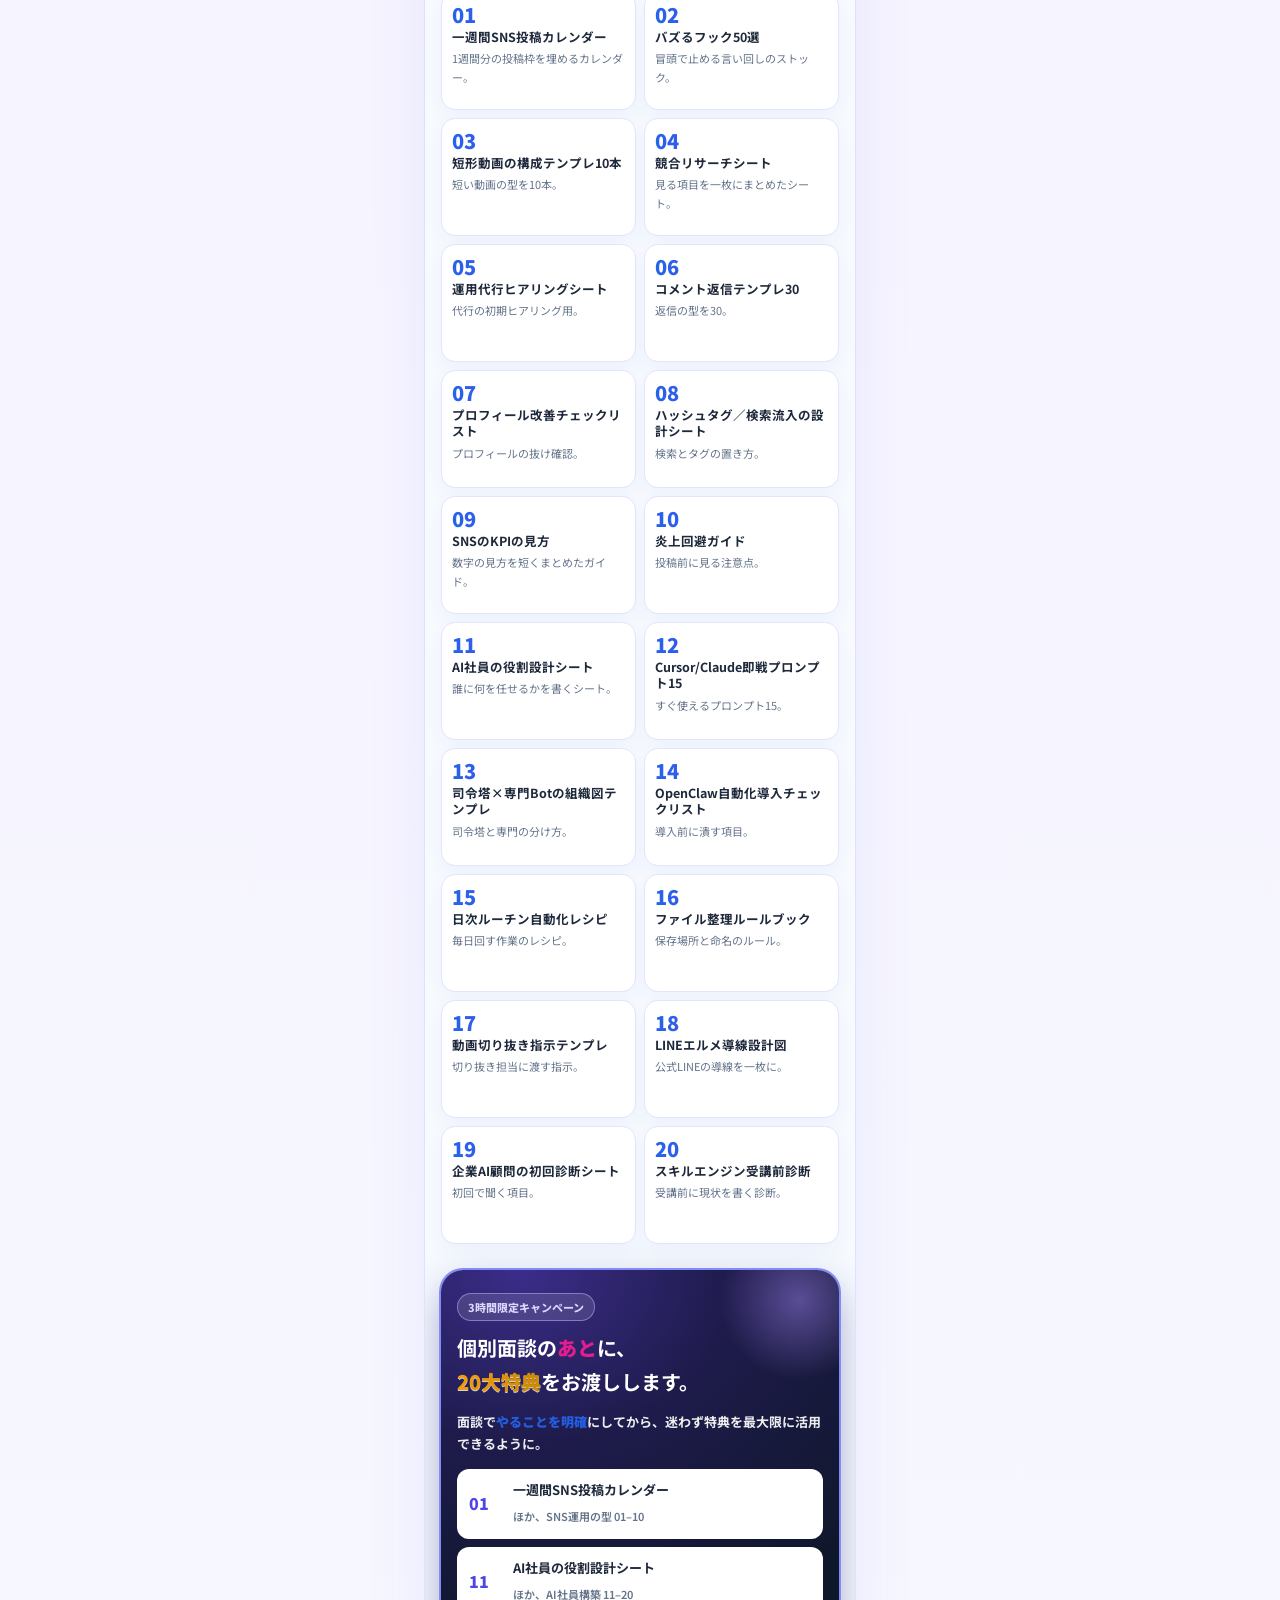
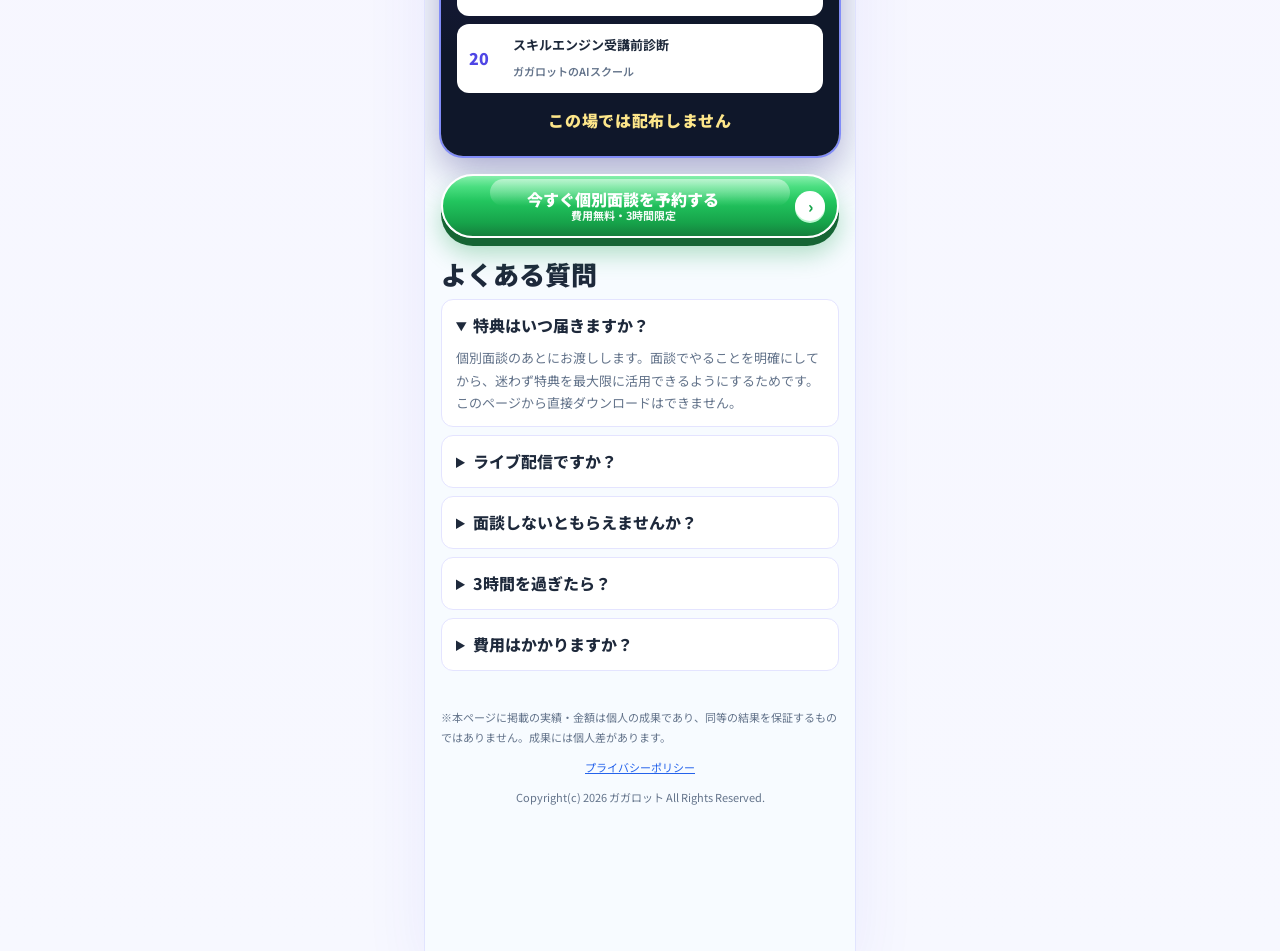
==== commit 2ee719ab: "画質の低い「受講生アカウントのアナリティクス」画像を外す(本体) 前のコミットは class 名の違いで該当 figure が消えていなかった。  Co-Authored-By: Claude Fab" ====
--- a/index.html
+++ b/index.html
@@ -168,10 +168,6 @@
         <figcaption>Xの推薦ポストとDM。スキルエンジンDiscord、音声通話 1:32:51。</figcaption>
       </figure>
     </div>
-    <figure class="stat-card wide">
-      <img src="assets/voice-analytics.png" alt="受講生アカウントのアナリティクス" />
-      <figcaption>受講生アカウントのアナリティクス</figcaption>
-    </figure>
     <p class="note left">※実際のXアナリティクス画面の表示値です。掲載は運用期間1〜3ヶ月および継続運用アカウントの実績を含みます。成果には個人差があります。</p>
   </section>
 
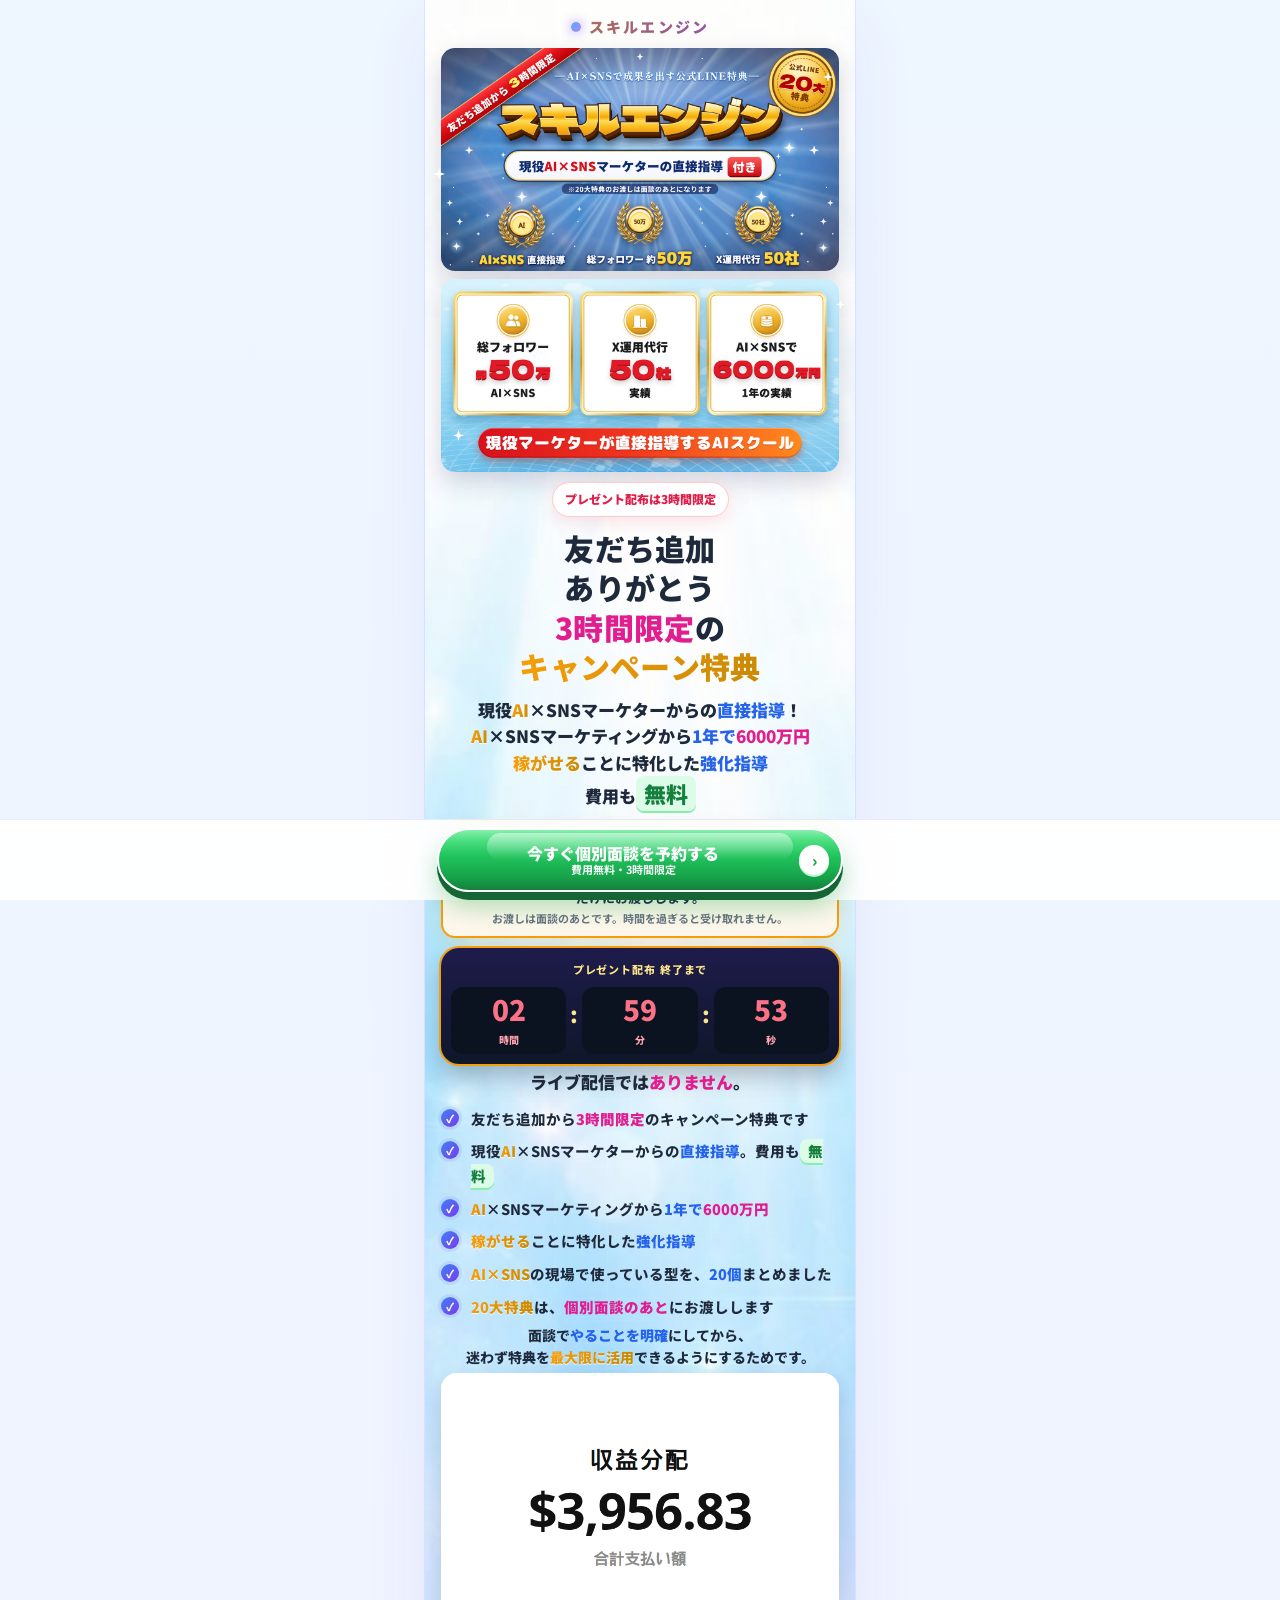
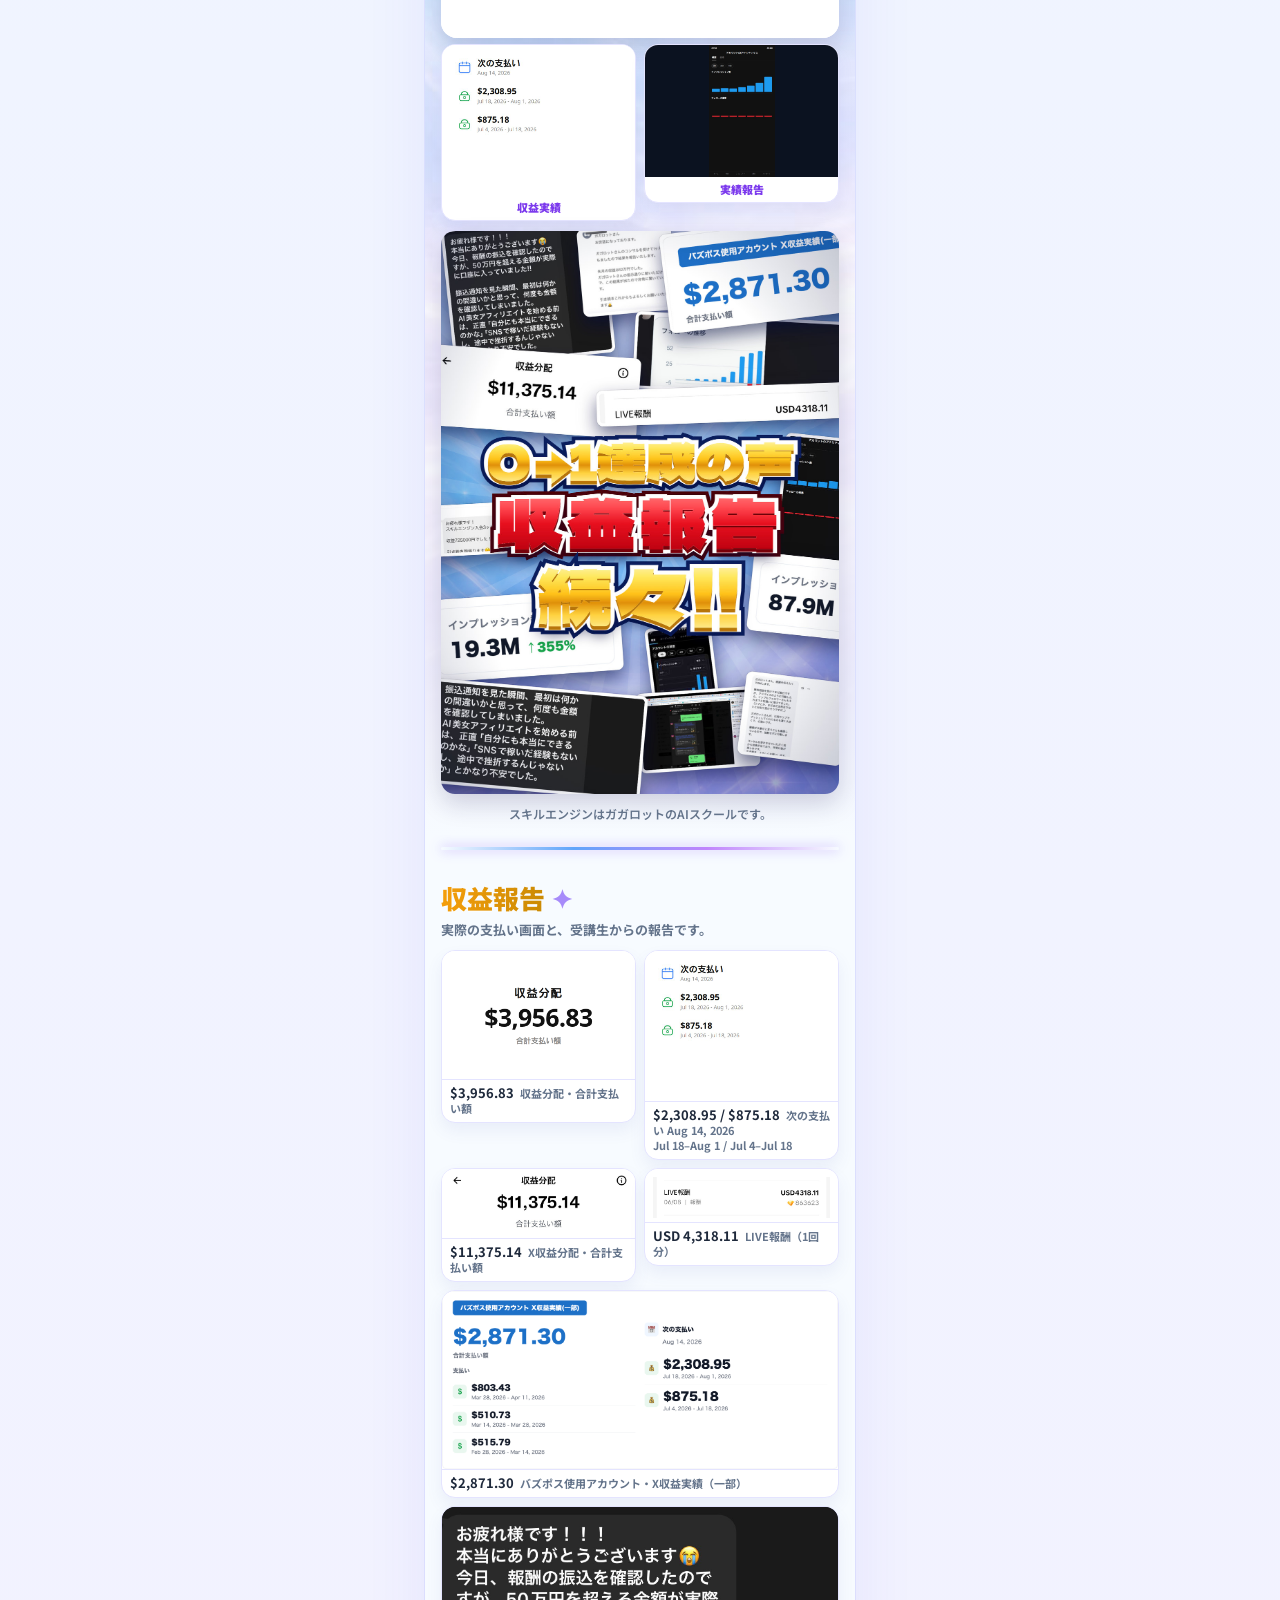
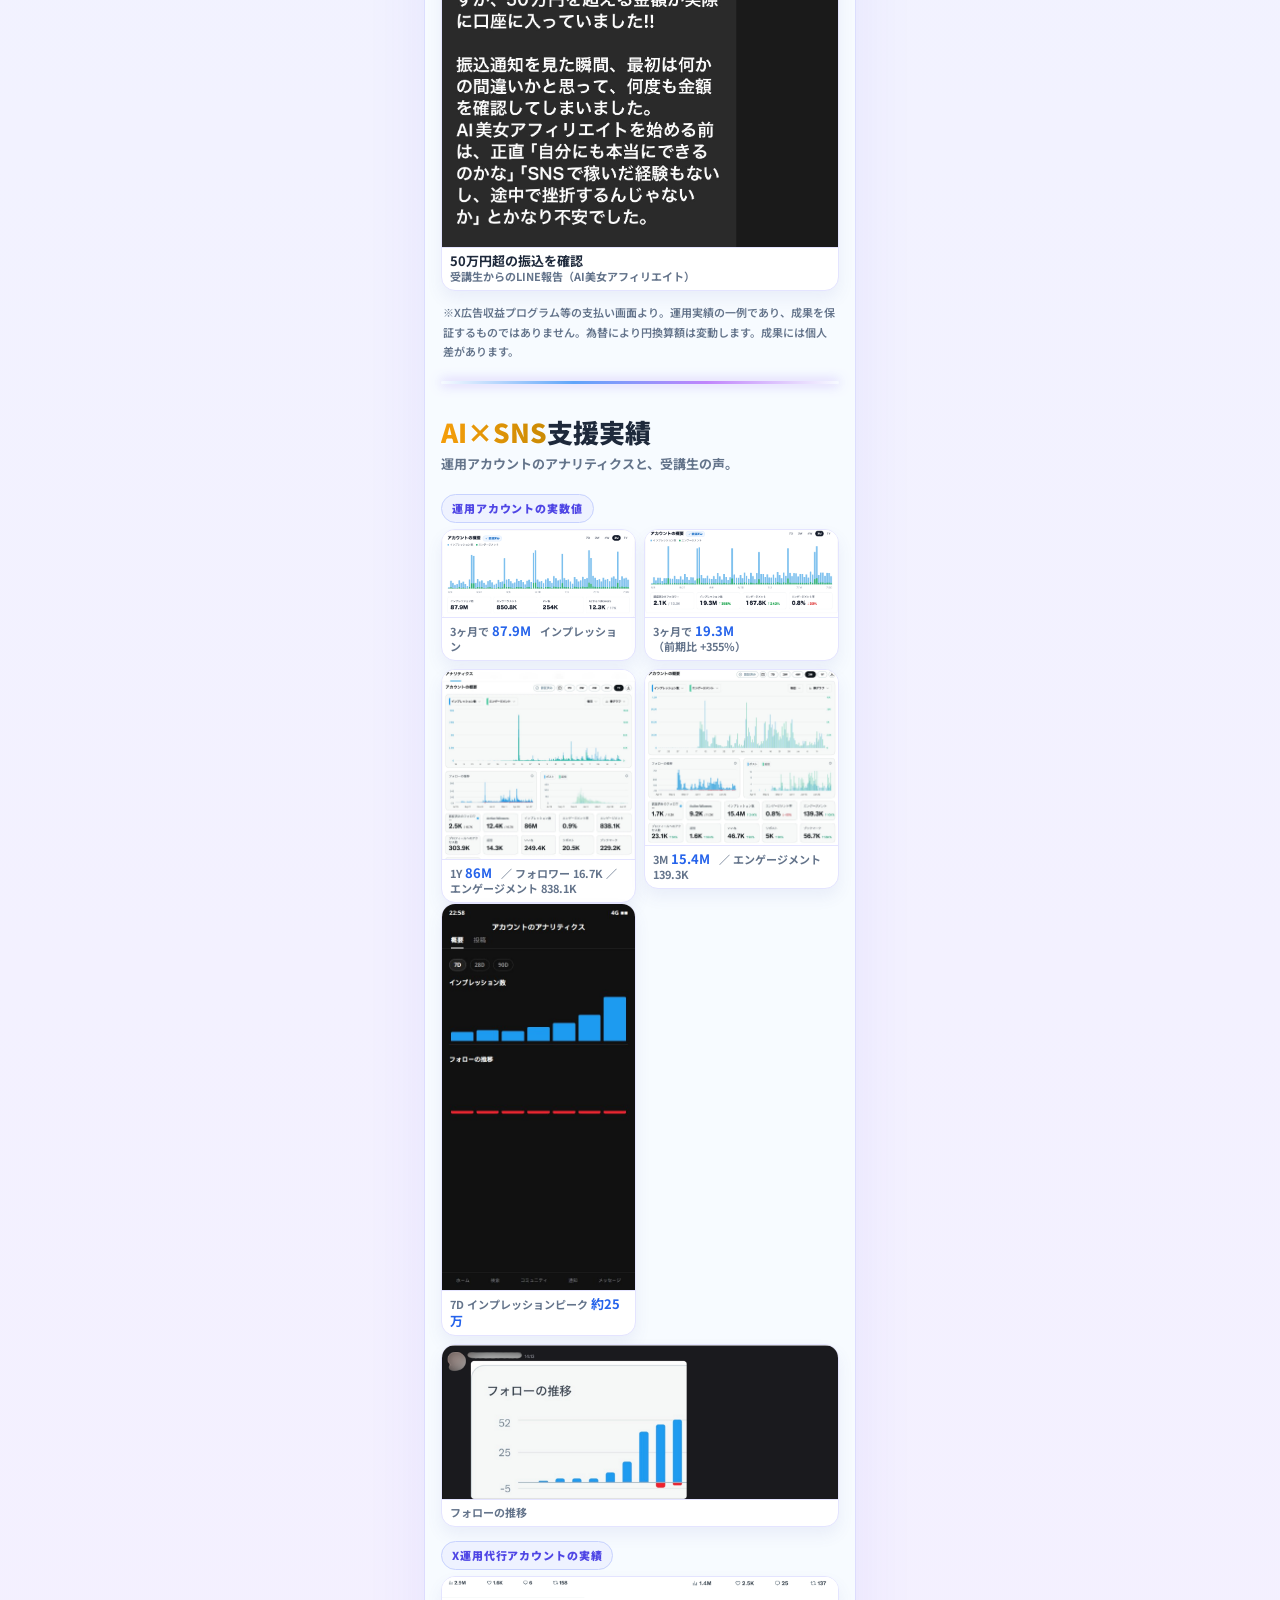
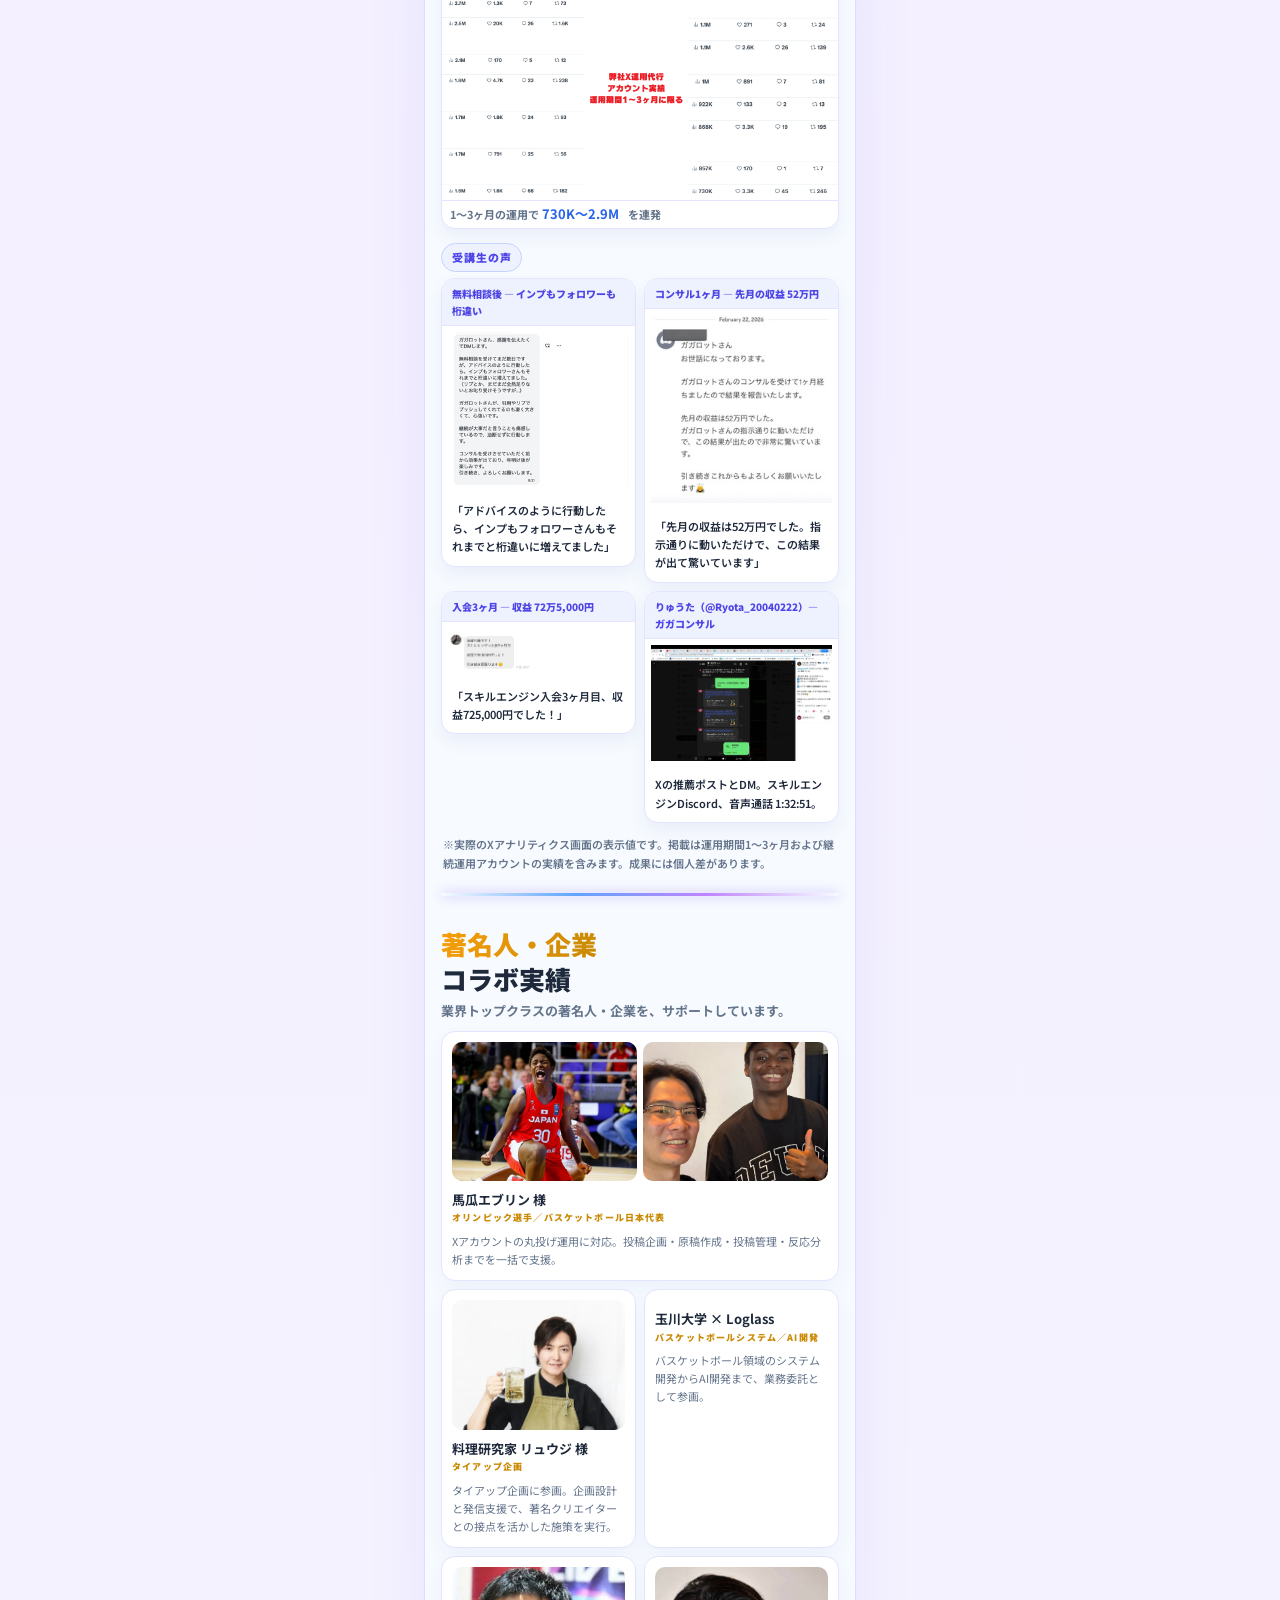
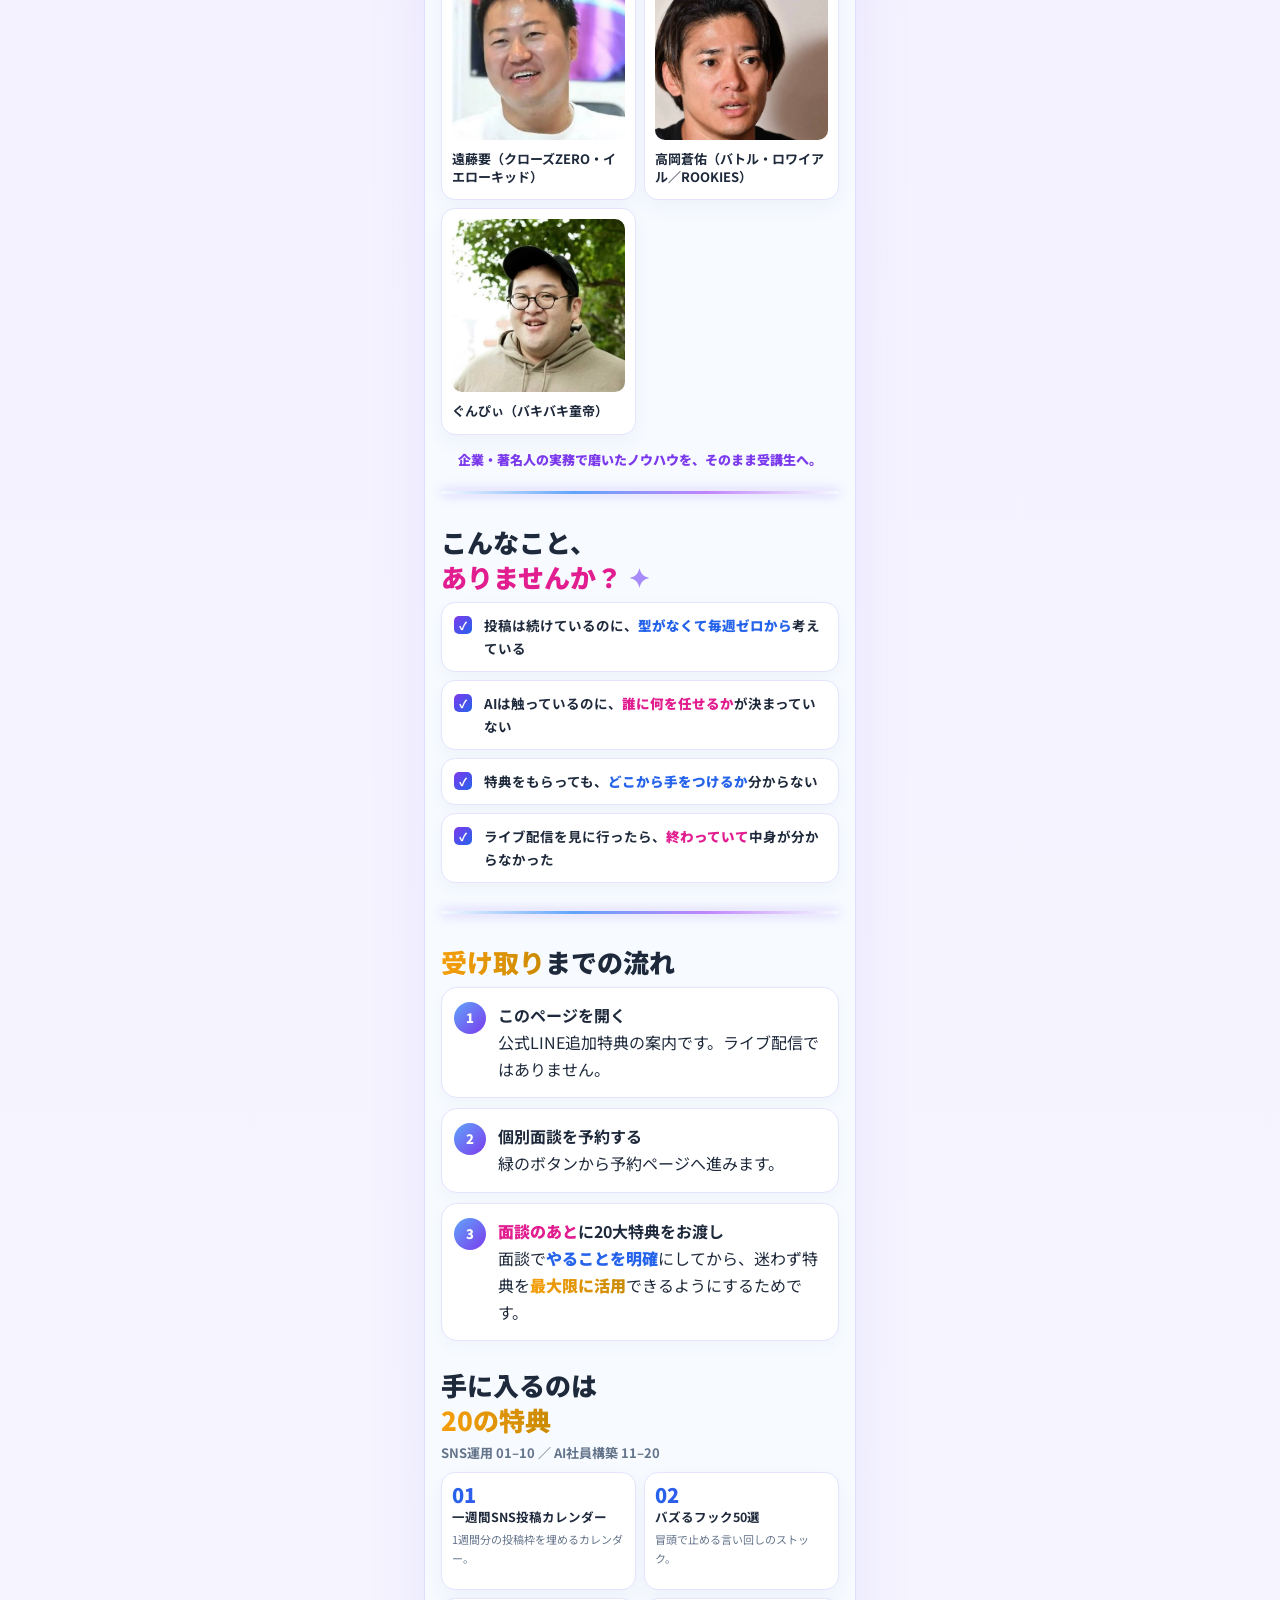
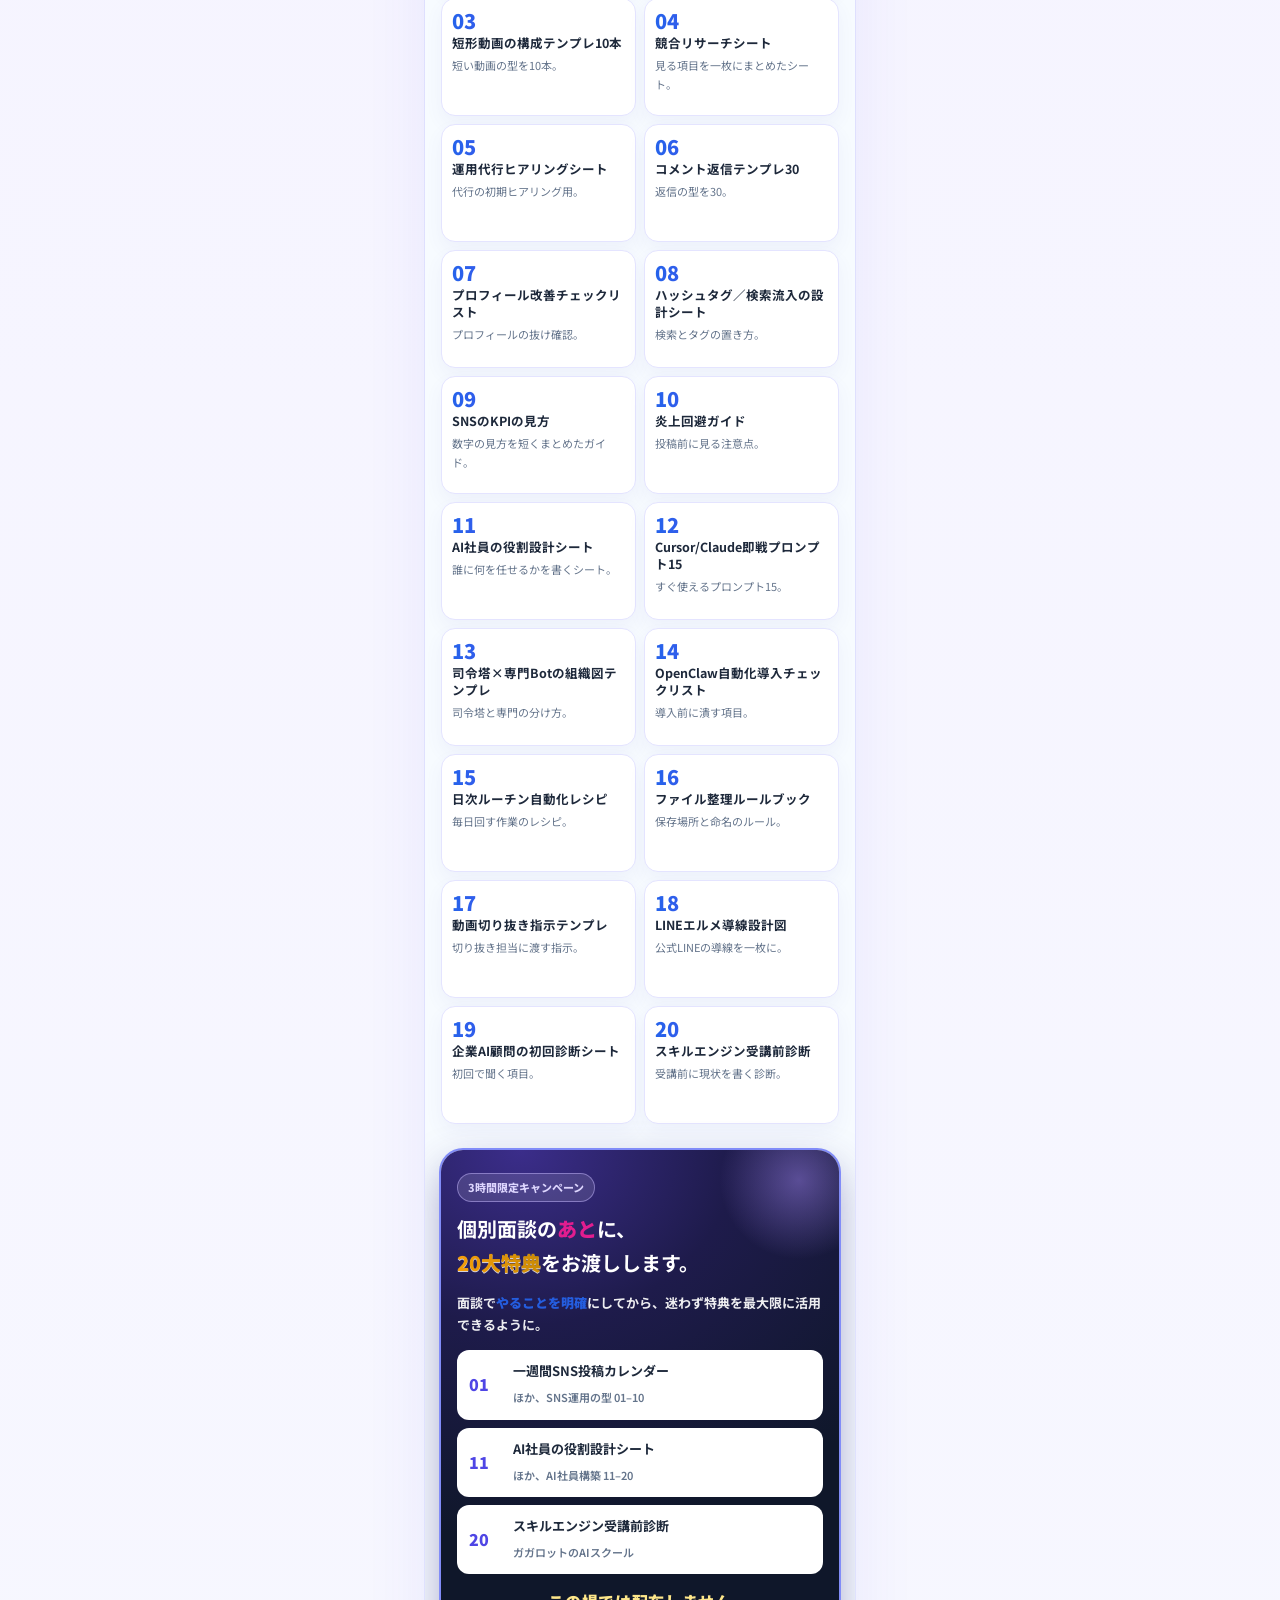
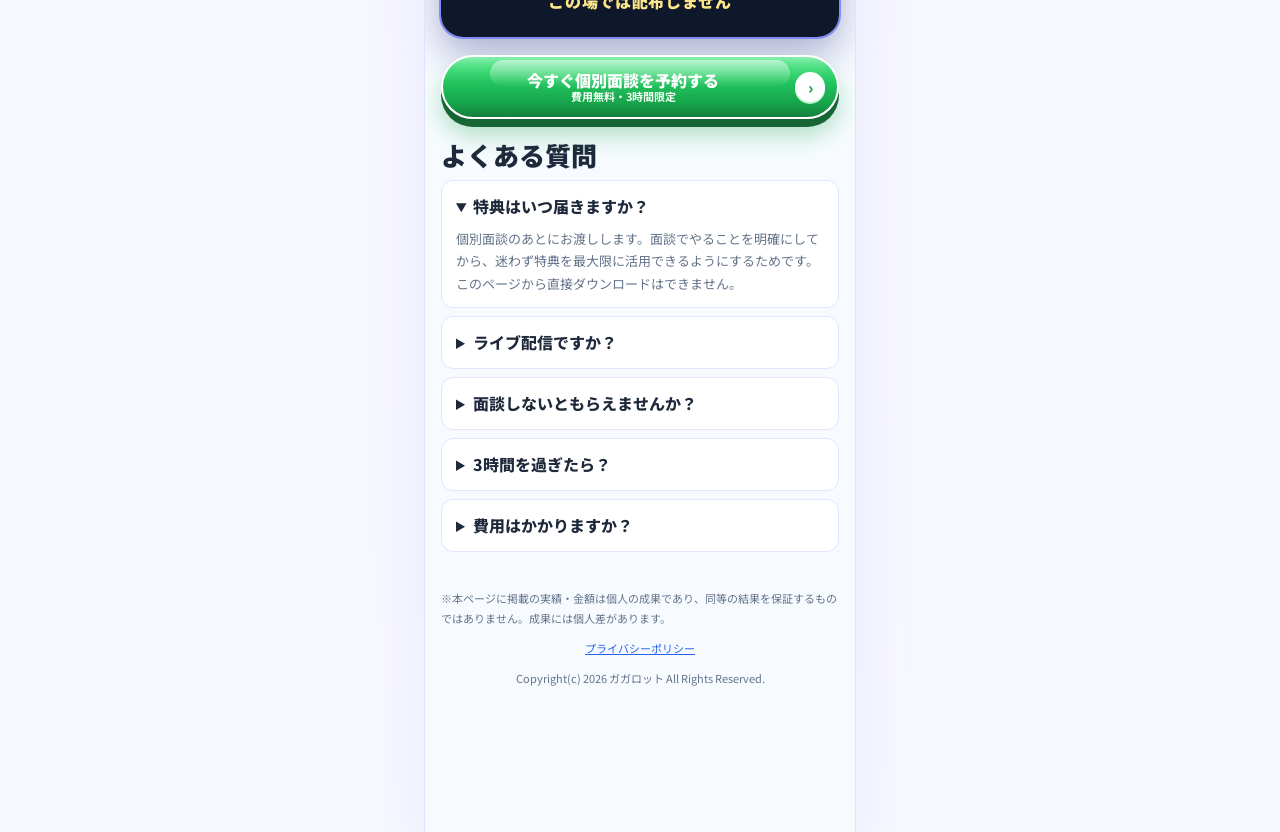
==== commit a8940462: "コラボ実績から伊藤忠商事を外す ユーザー指示。空いた枠を埋めるため 玉川大学×Loglass を全幅から通常幅にして リュウジ様の隣に並べた。  Co-Authored-By: Claude Fabl" ====
--- a/index.html
+++ b/index.html
@@ -194,12 +194,6 @@
         <p>タイアップ企画に参画。企画設計と発信支援で、著名クリエイターとの接点を活かした施策を実行。</p>
       </article>
       <article class="collab">
-        <div class="photo logo"><img src="assets/collab-itochu-familymart-v2.png" alt="伊藤忠商事 × ファミリーマート" /></div>
-        <h3>伊藤忠商事 様</h3>
-        <div class="tag-en">タイアップ企画</div>
-        <p>ファミリーマートとのタイアップ企画に参画。大手企業案件のSNS施策を担当。</p>
-      </article>
-      <article class="collab wide">
         <h3>玉川大学 × Loglass</h3>
         <div class="tag-en">バスケットボールシステム／AI開発</div>
         <p>バスケットボール領域のシステム開発からAI開発まで、業務委託として参画。</p>
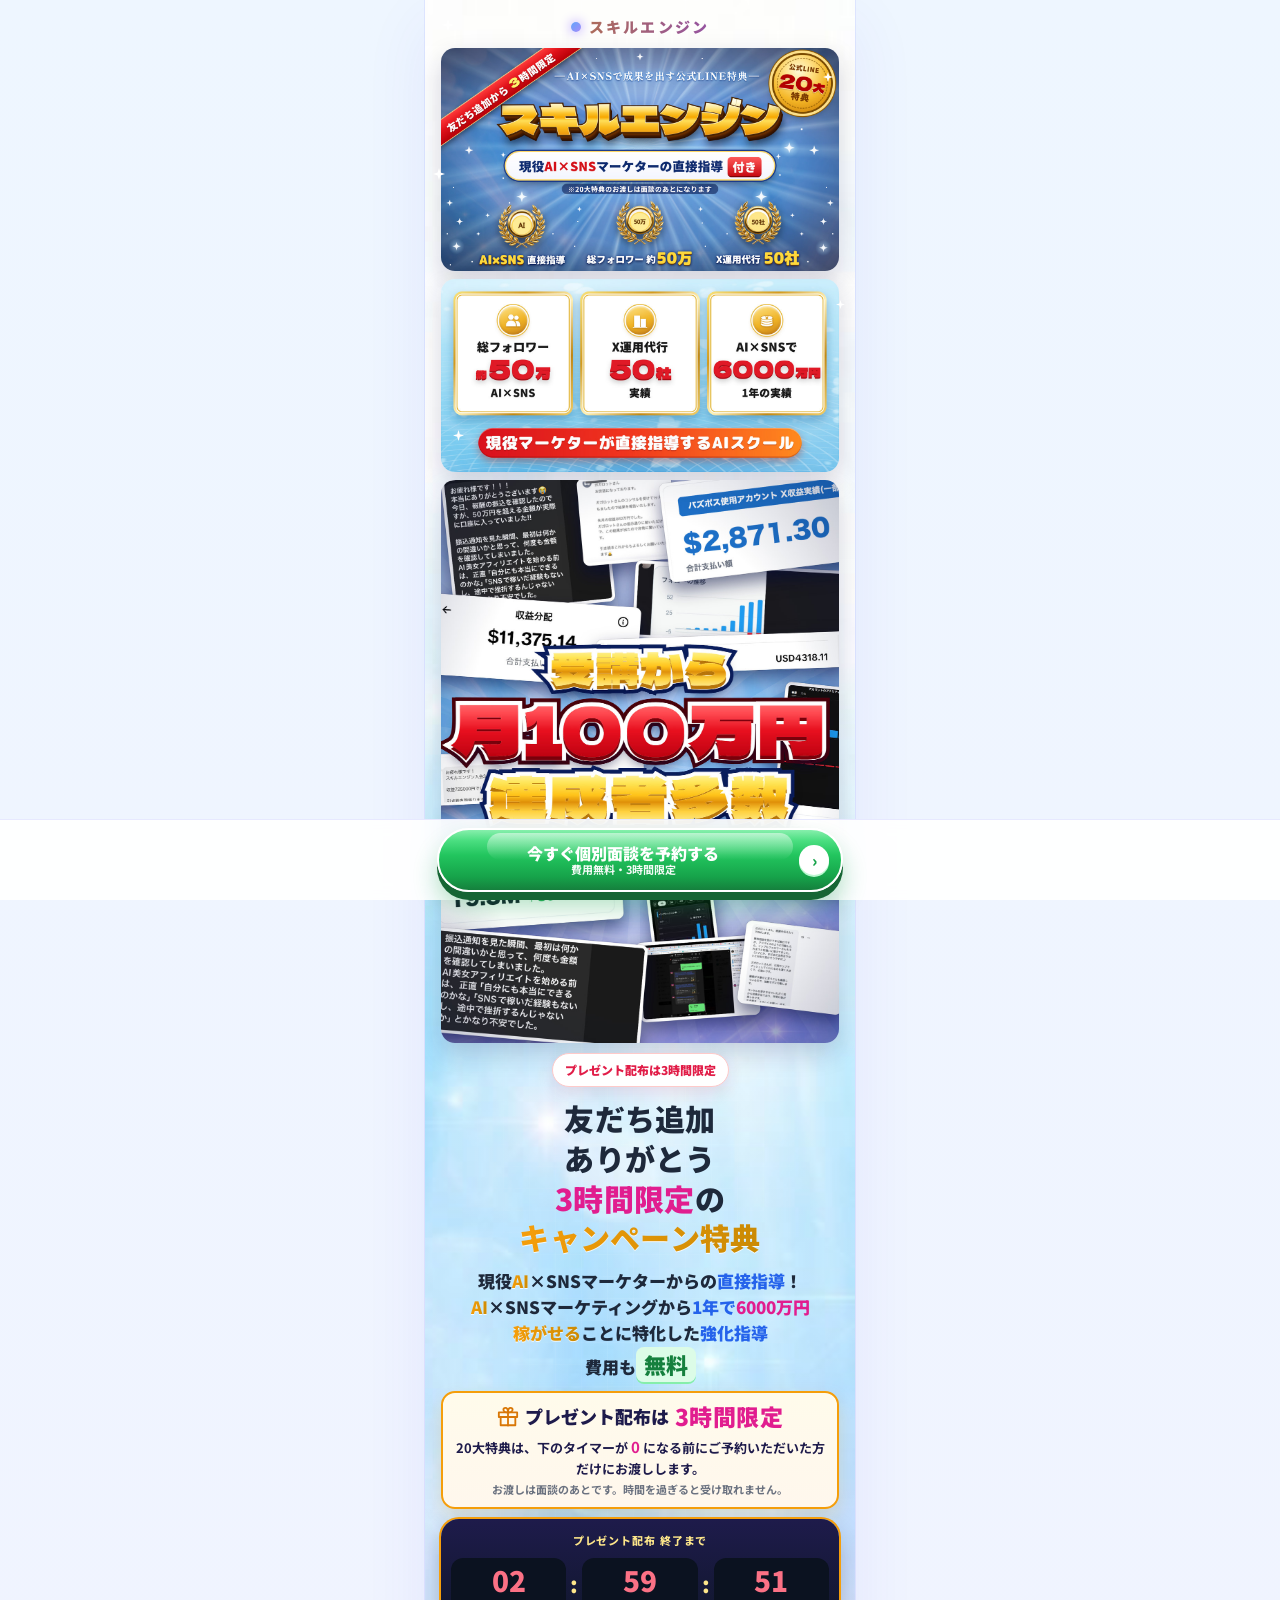
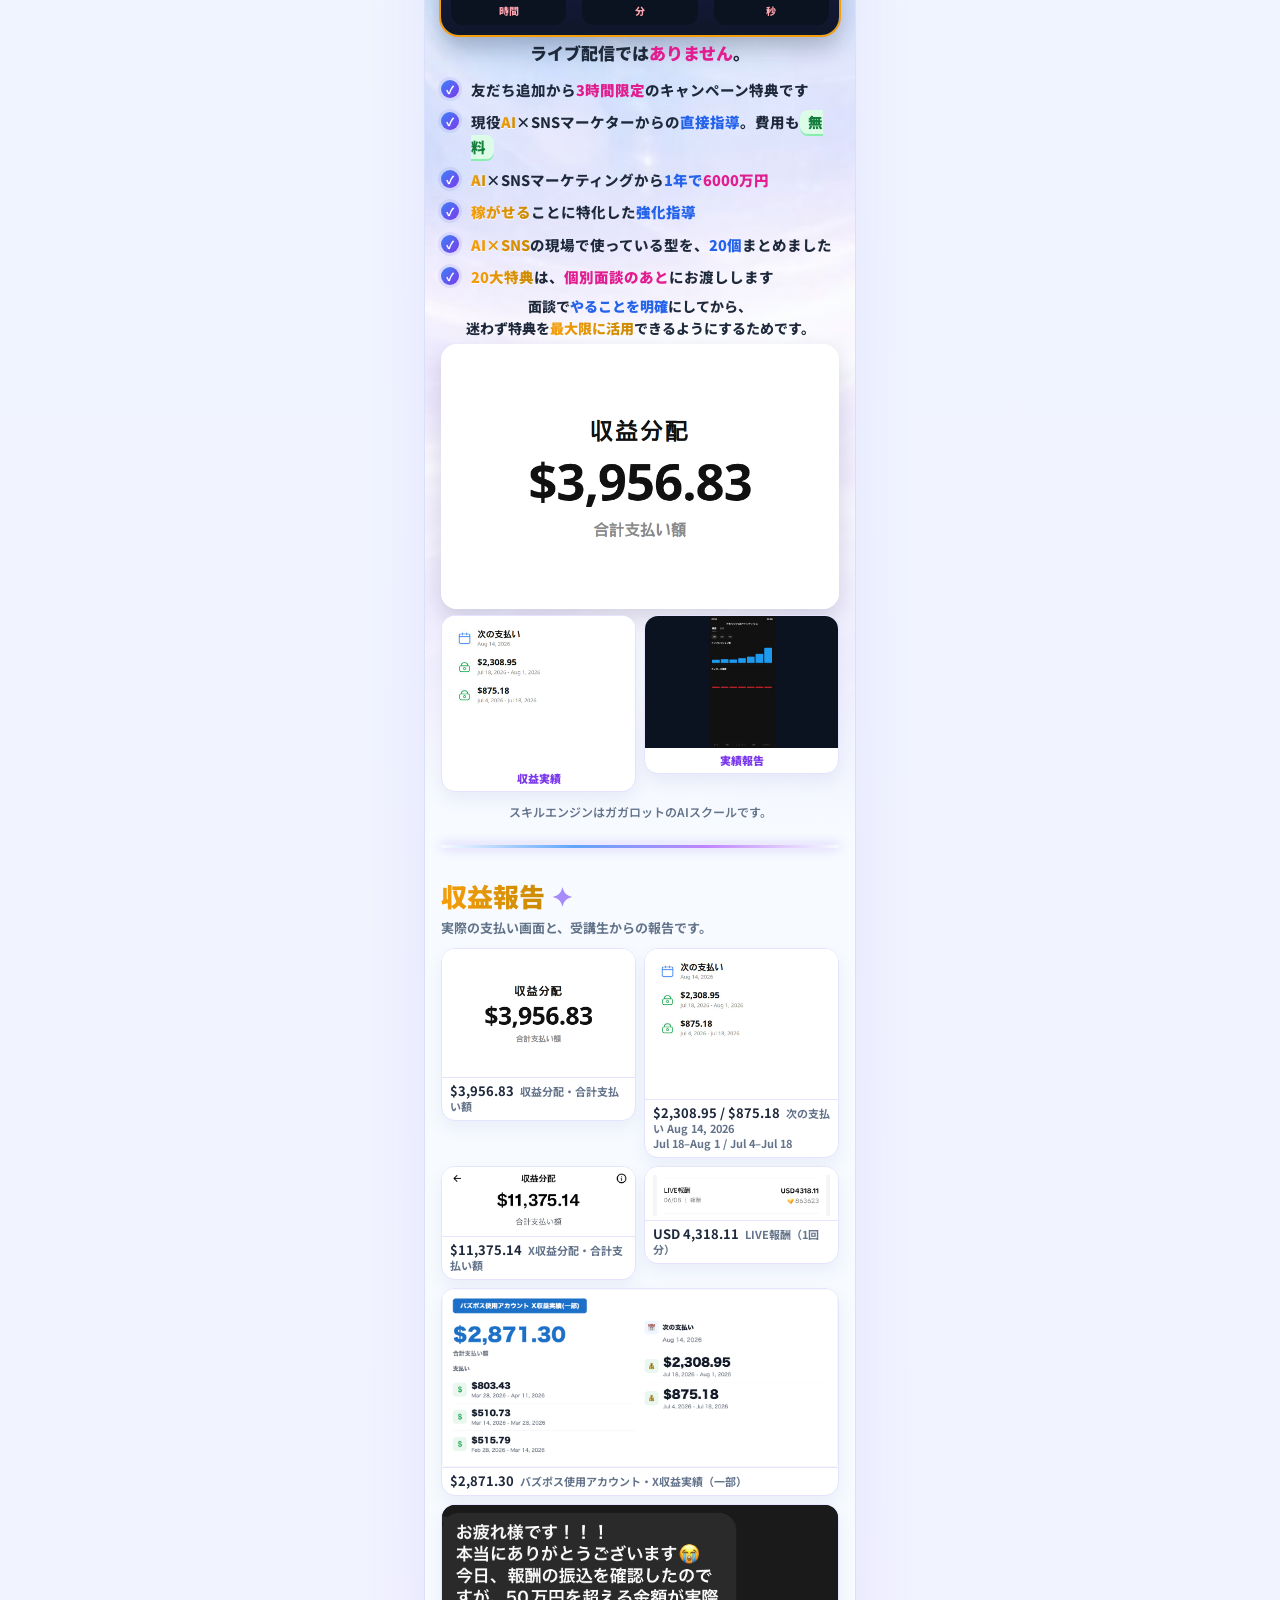
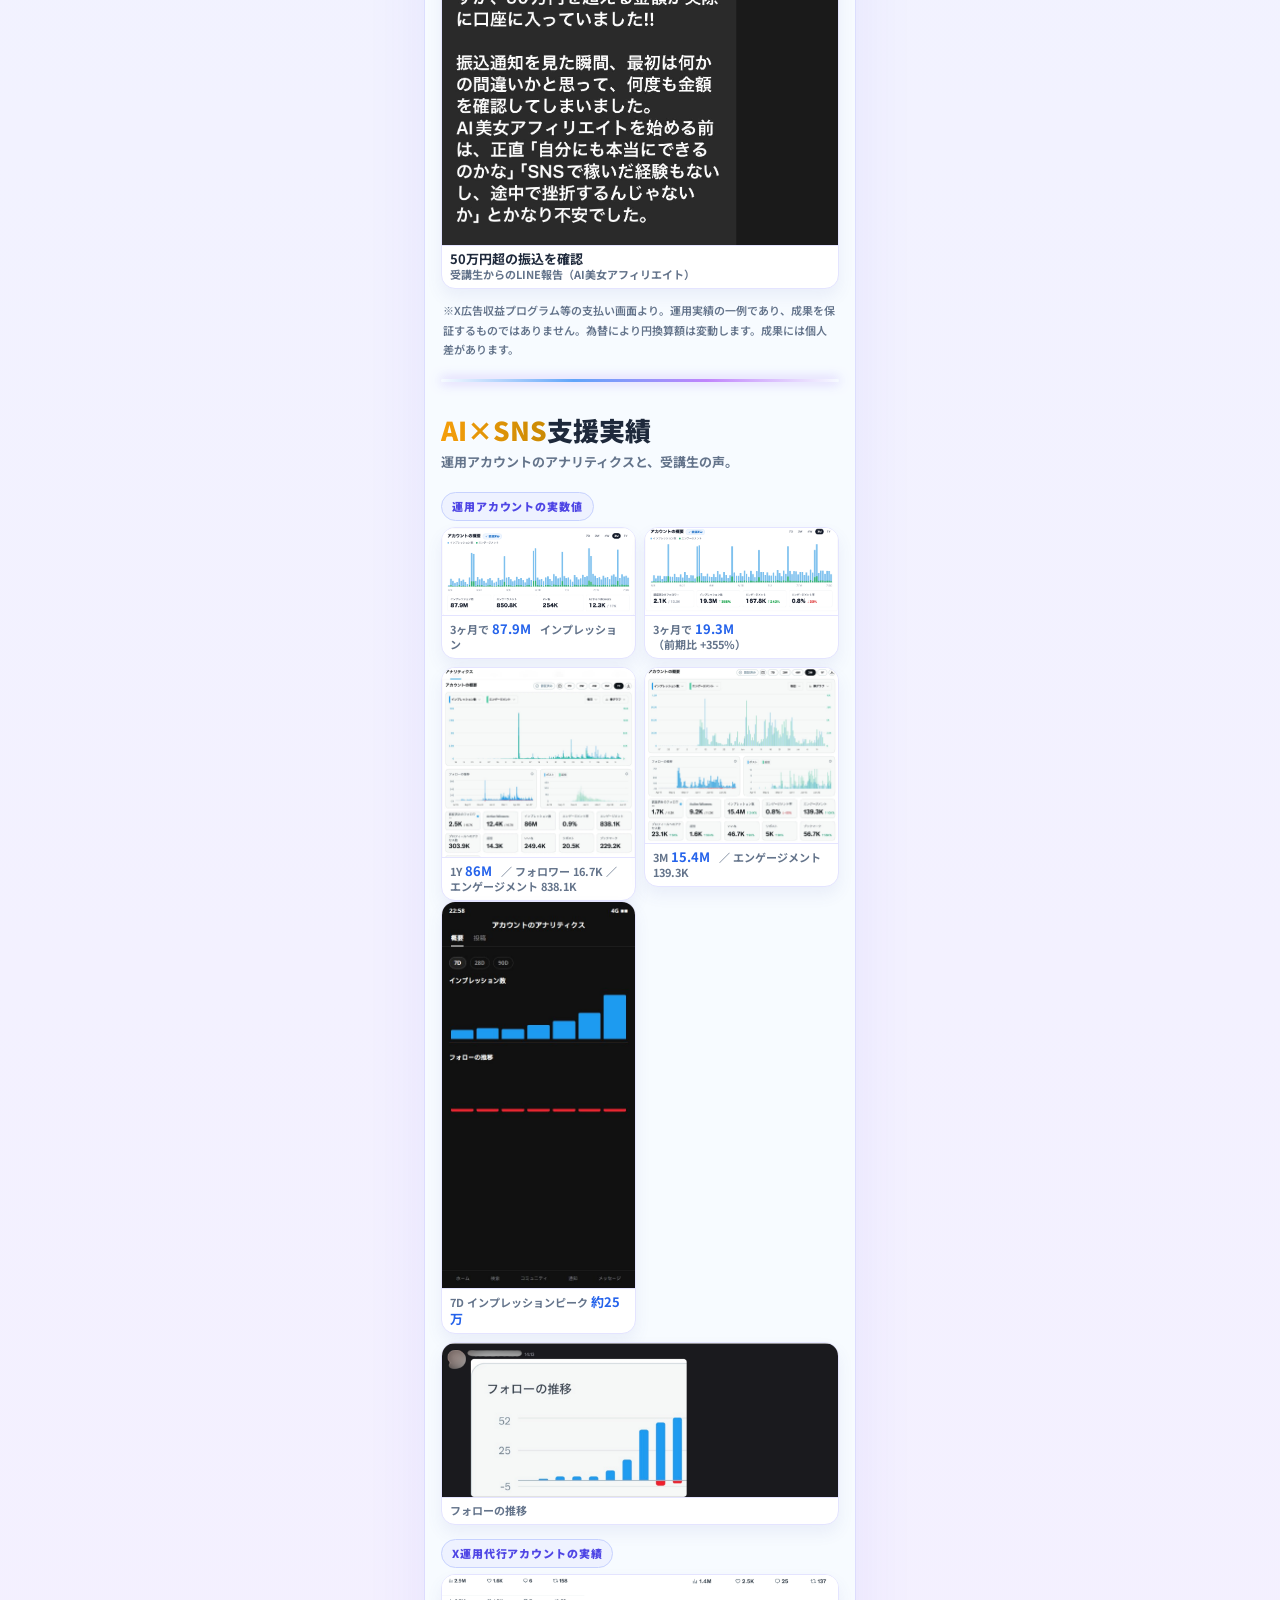
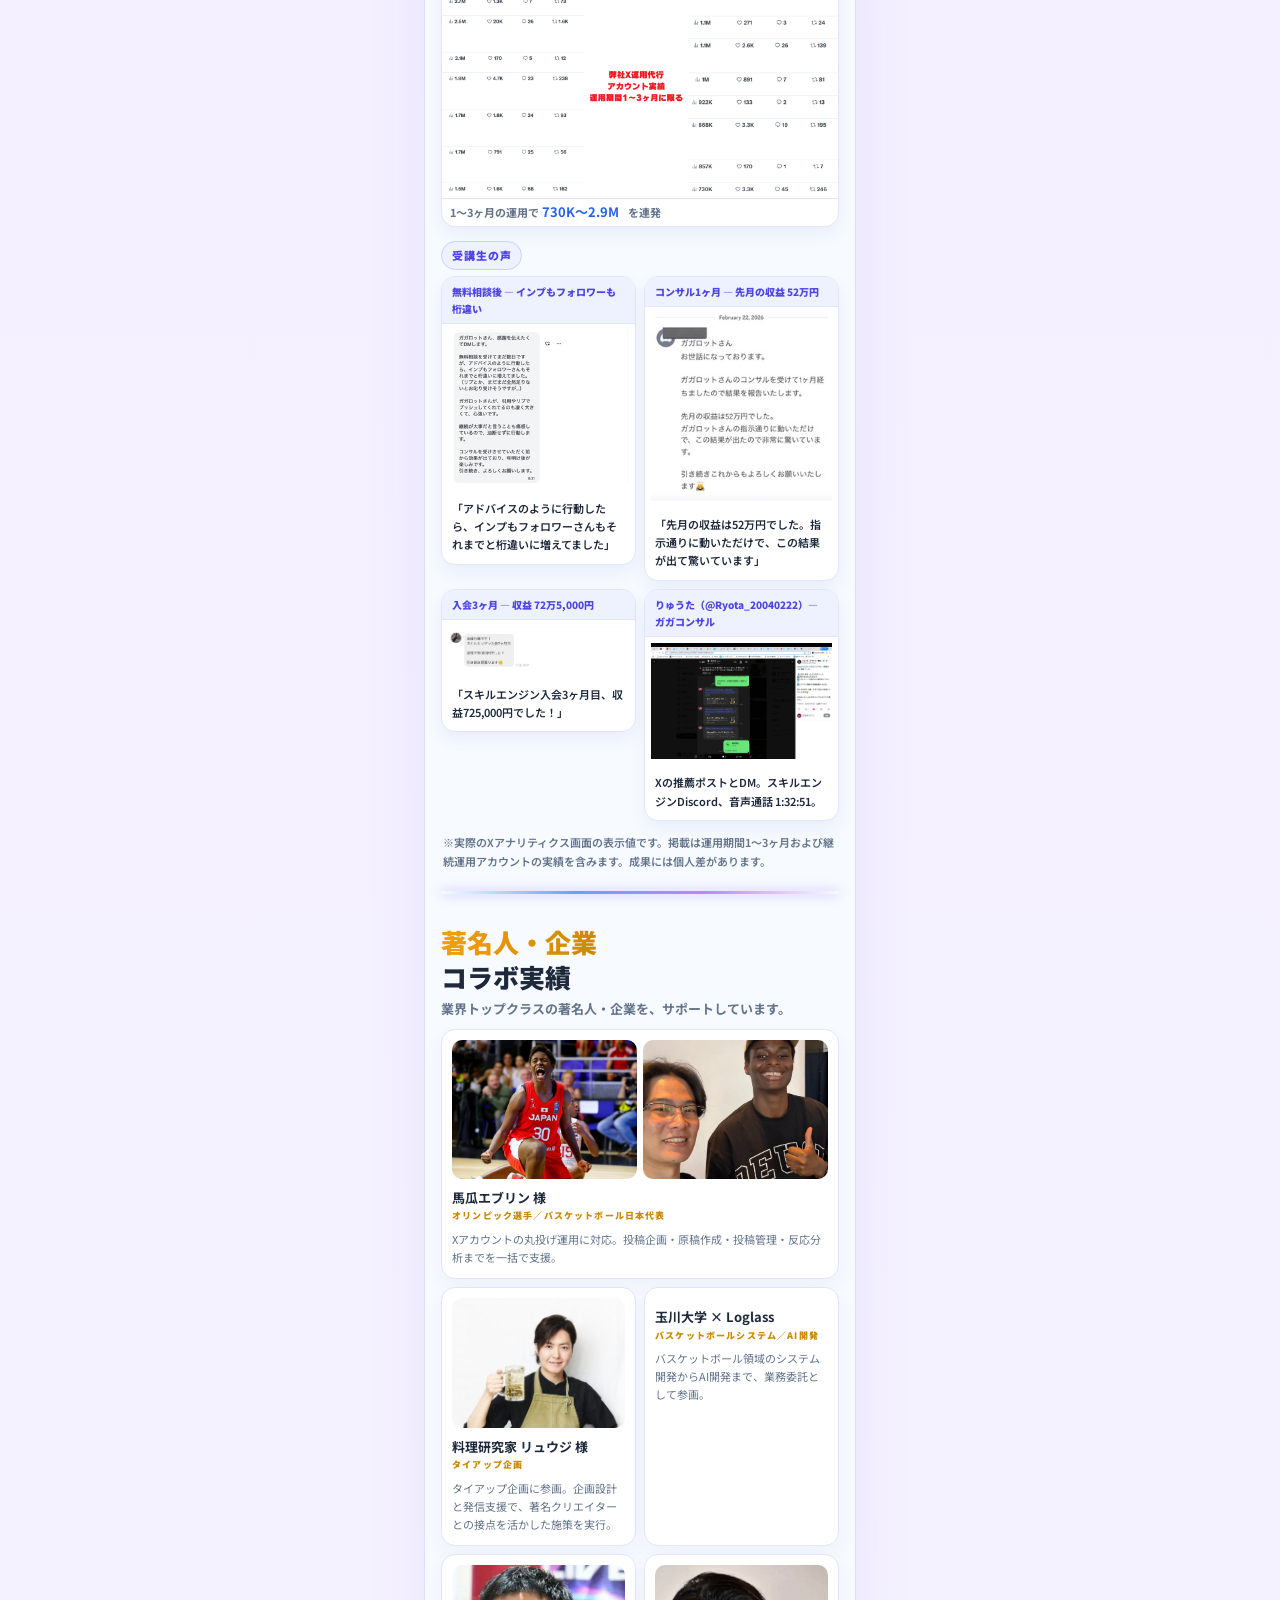
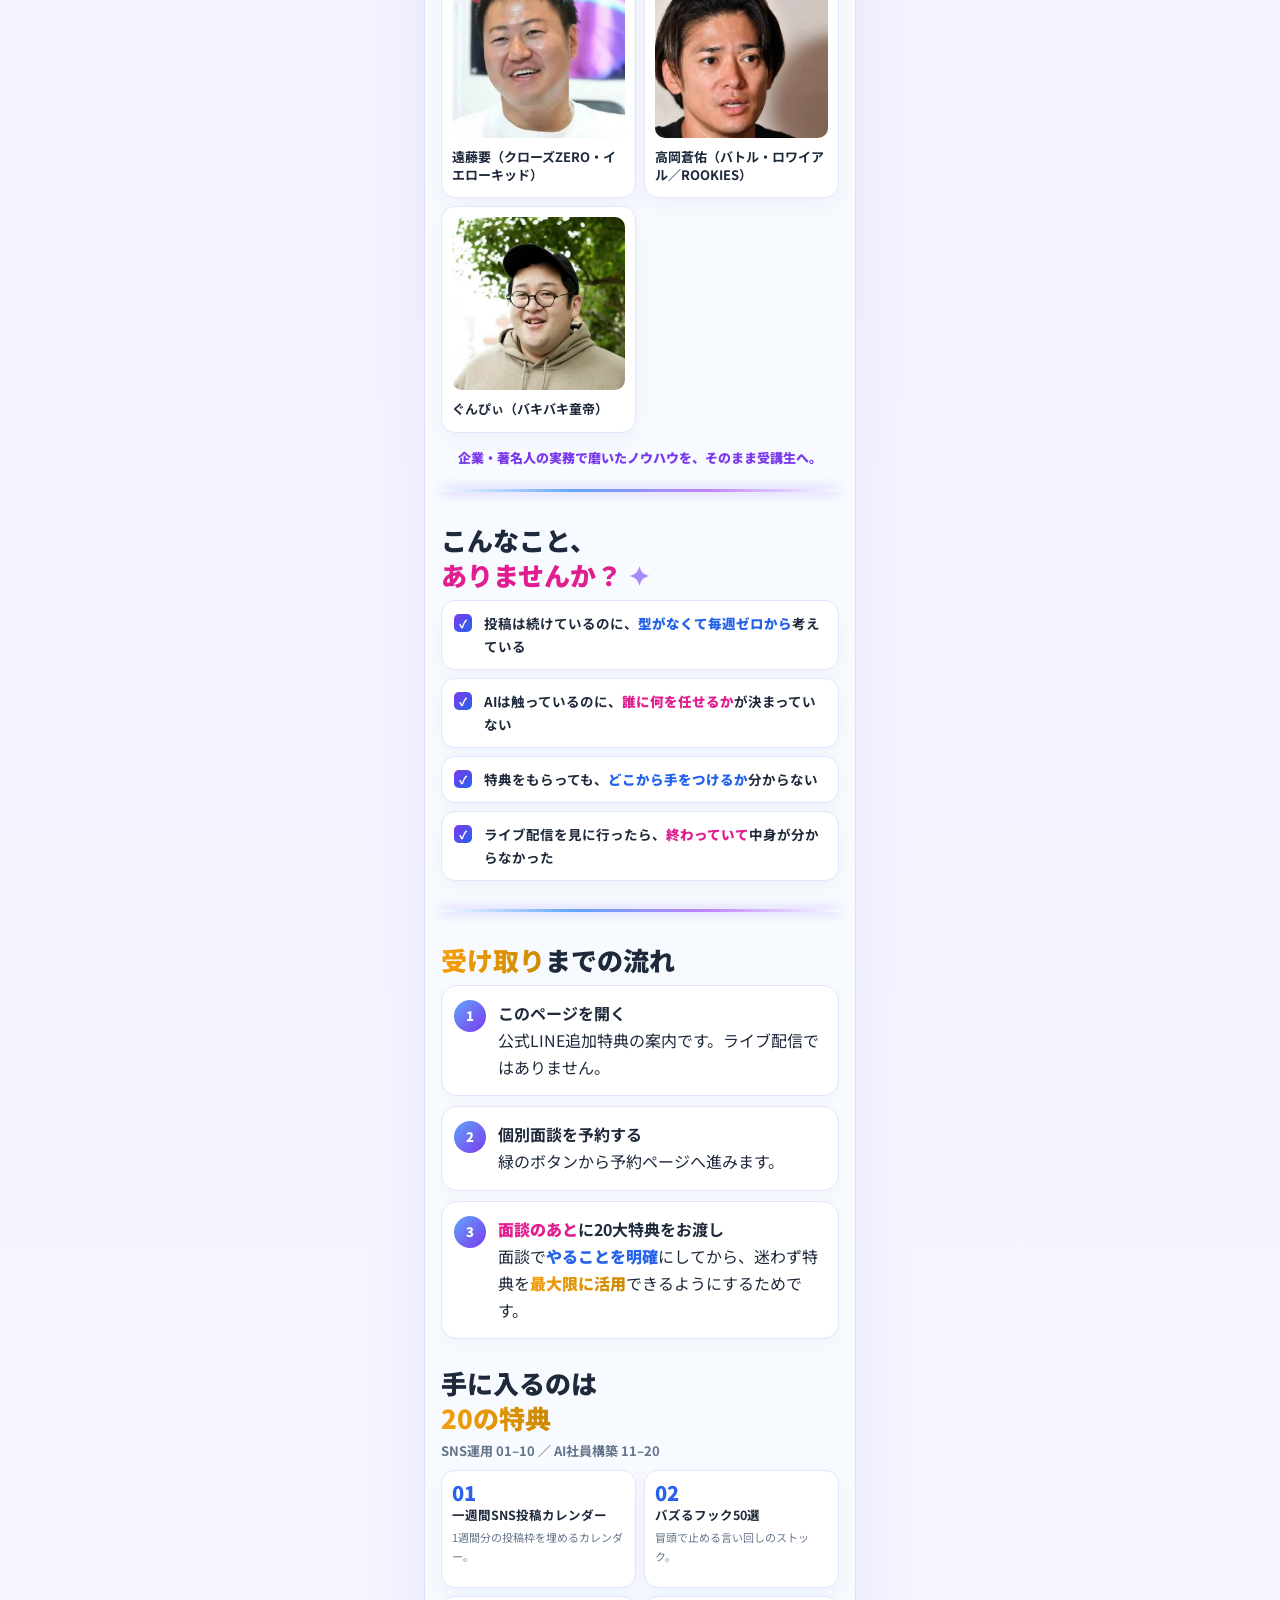
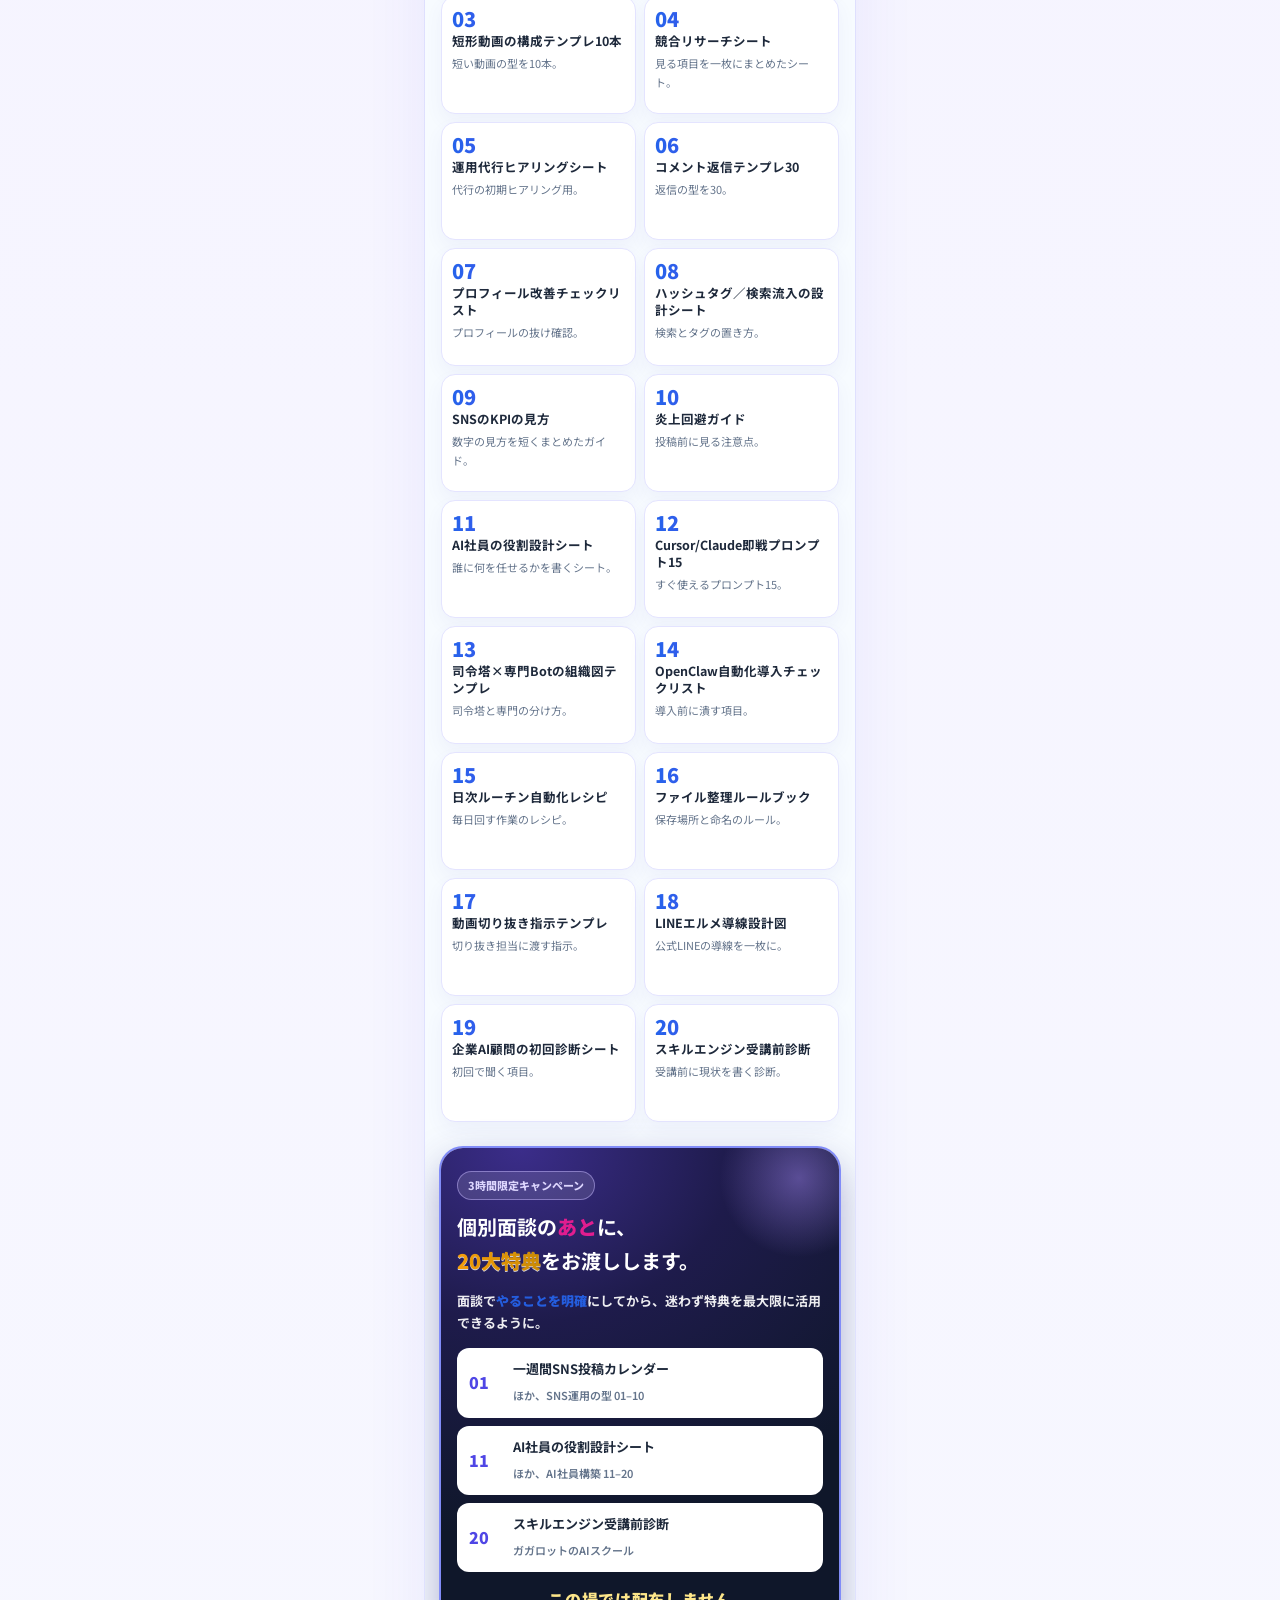
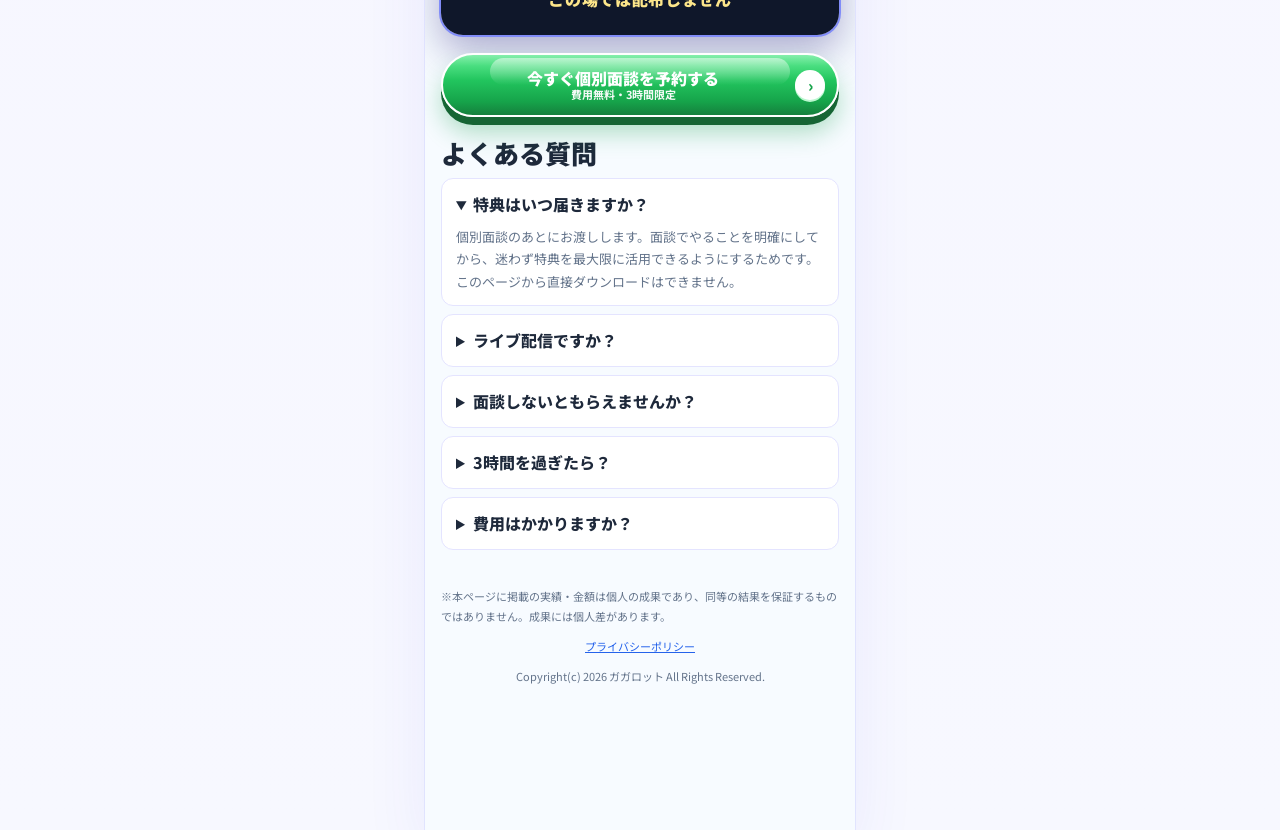
==== commit 78d8cf66: "受講生の声コラージュを最上部に移し、見出しを「受講から月100万円達成者多数」に変更 ユーザー指示。配置は ヒーロー→実績3カード→コラージュ→「友だち追加ありがとう」。 見出しは 受講から / 月1" ====
--- a/index.html
+++ b/index.html
@@ -20,6 +20,7 @@
     <div class="top-visuals">
       <img class="tv-hero" src="assets/top-hero.jpg" alt="スキルエンジン 公式LINE追加特典 20大特典" />
       <img class="tv-stats" src="assets/top-stats.jpg" alt="総フォロワー約50万・運用代行50社・AI×SNSで1年6000万円" />
+      <img class="tv-voices" src="assets/top-voices.jpg" alt="受講から月100万円達成者多数・収益報告" />
     </div>
     <span class="chip">プレゼント配布は3時間限定</span>
     <h1>友だち追加<br>ありがとう<br><span class="em2">3時間限定</span>の<br><span class="em-gold">キャンペーン特典</span></h1>
@@ -60,9 +61,6 @@
         <img src="assets/proof-analytics.jpg" alt="アカウントのアナリティクス" />
         <figcaption>実績報告</figcaption>
       </figure>
-    </div>
-    <div class="top-visuals voices">
-      <img class="tv-voices" src="assets/top-voices.jpg" alt="受講生の声と収益報告" />
     </div>
     <p class="note">スキルエンジンはガガロットのAIスクールです。</p>
   </header>
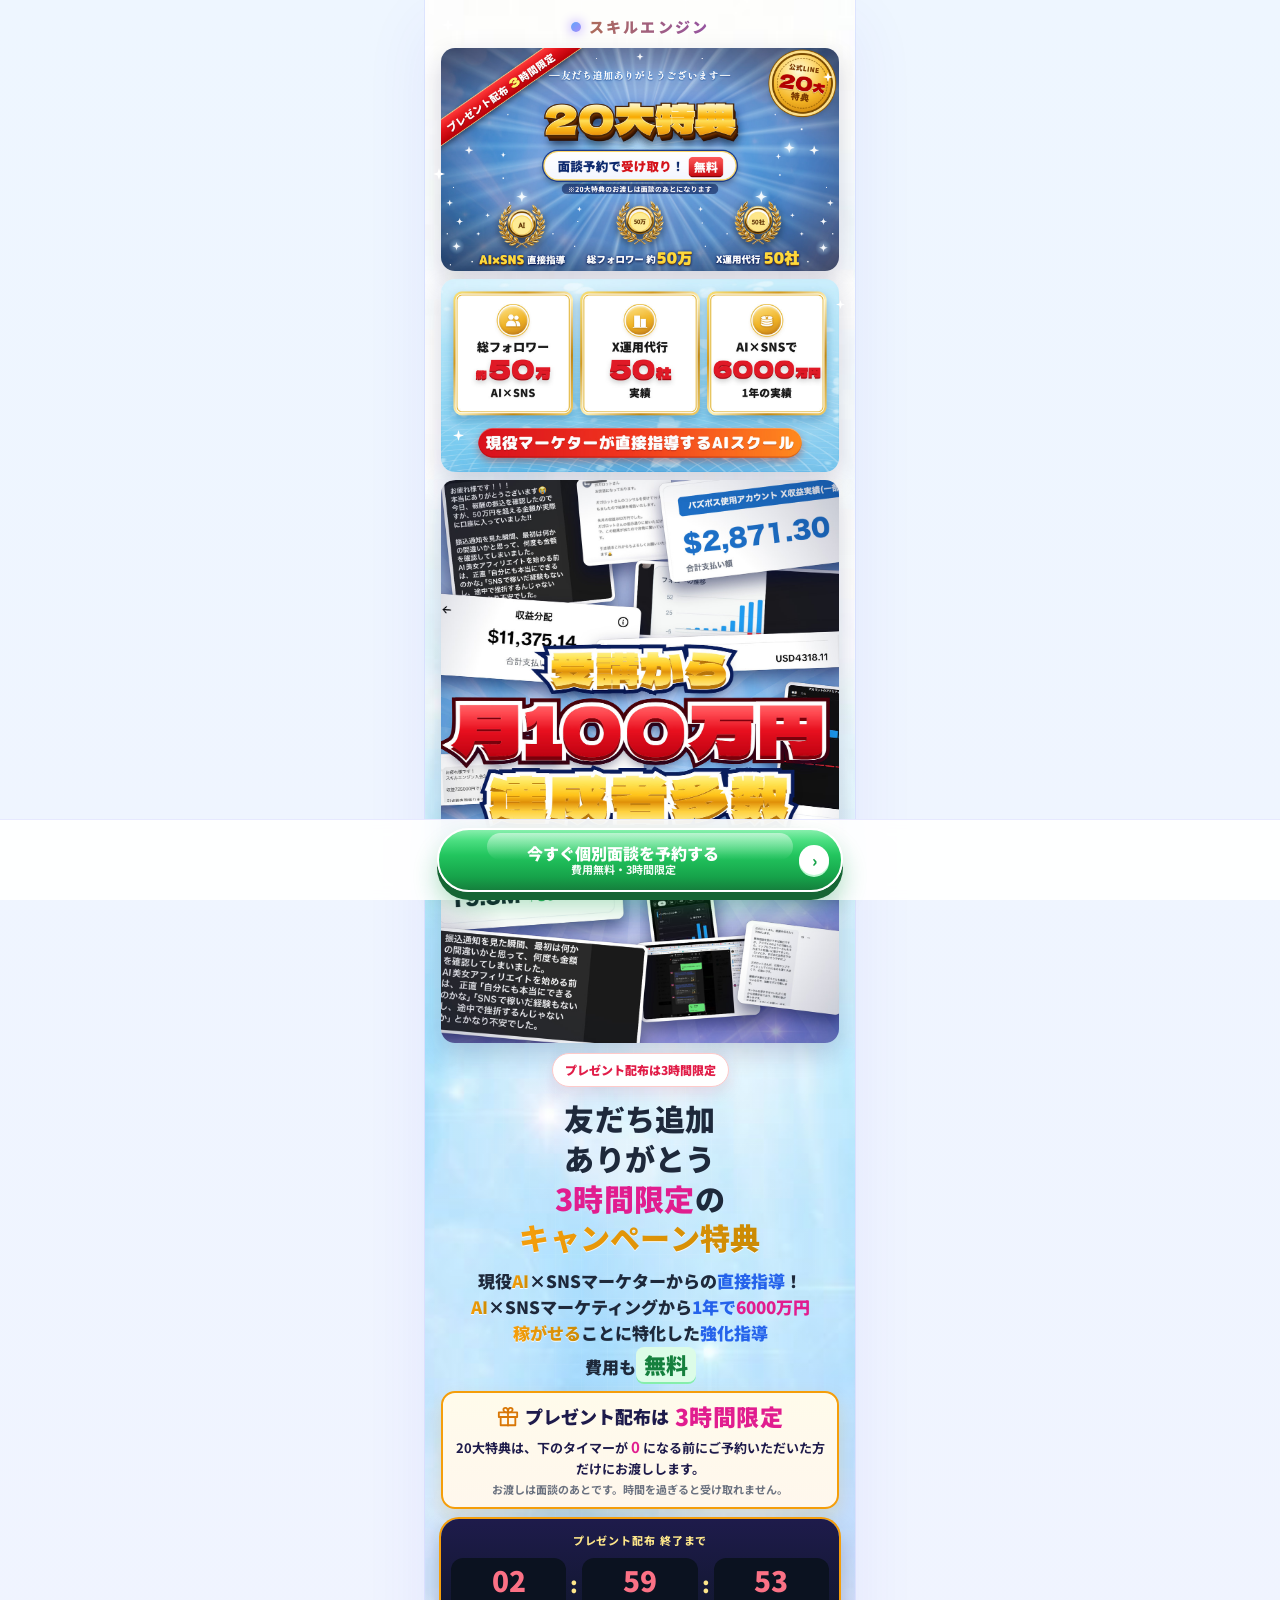
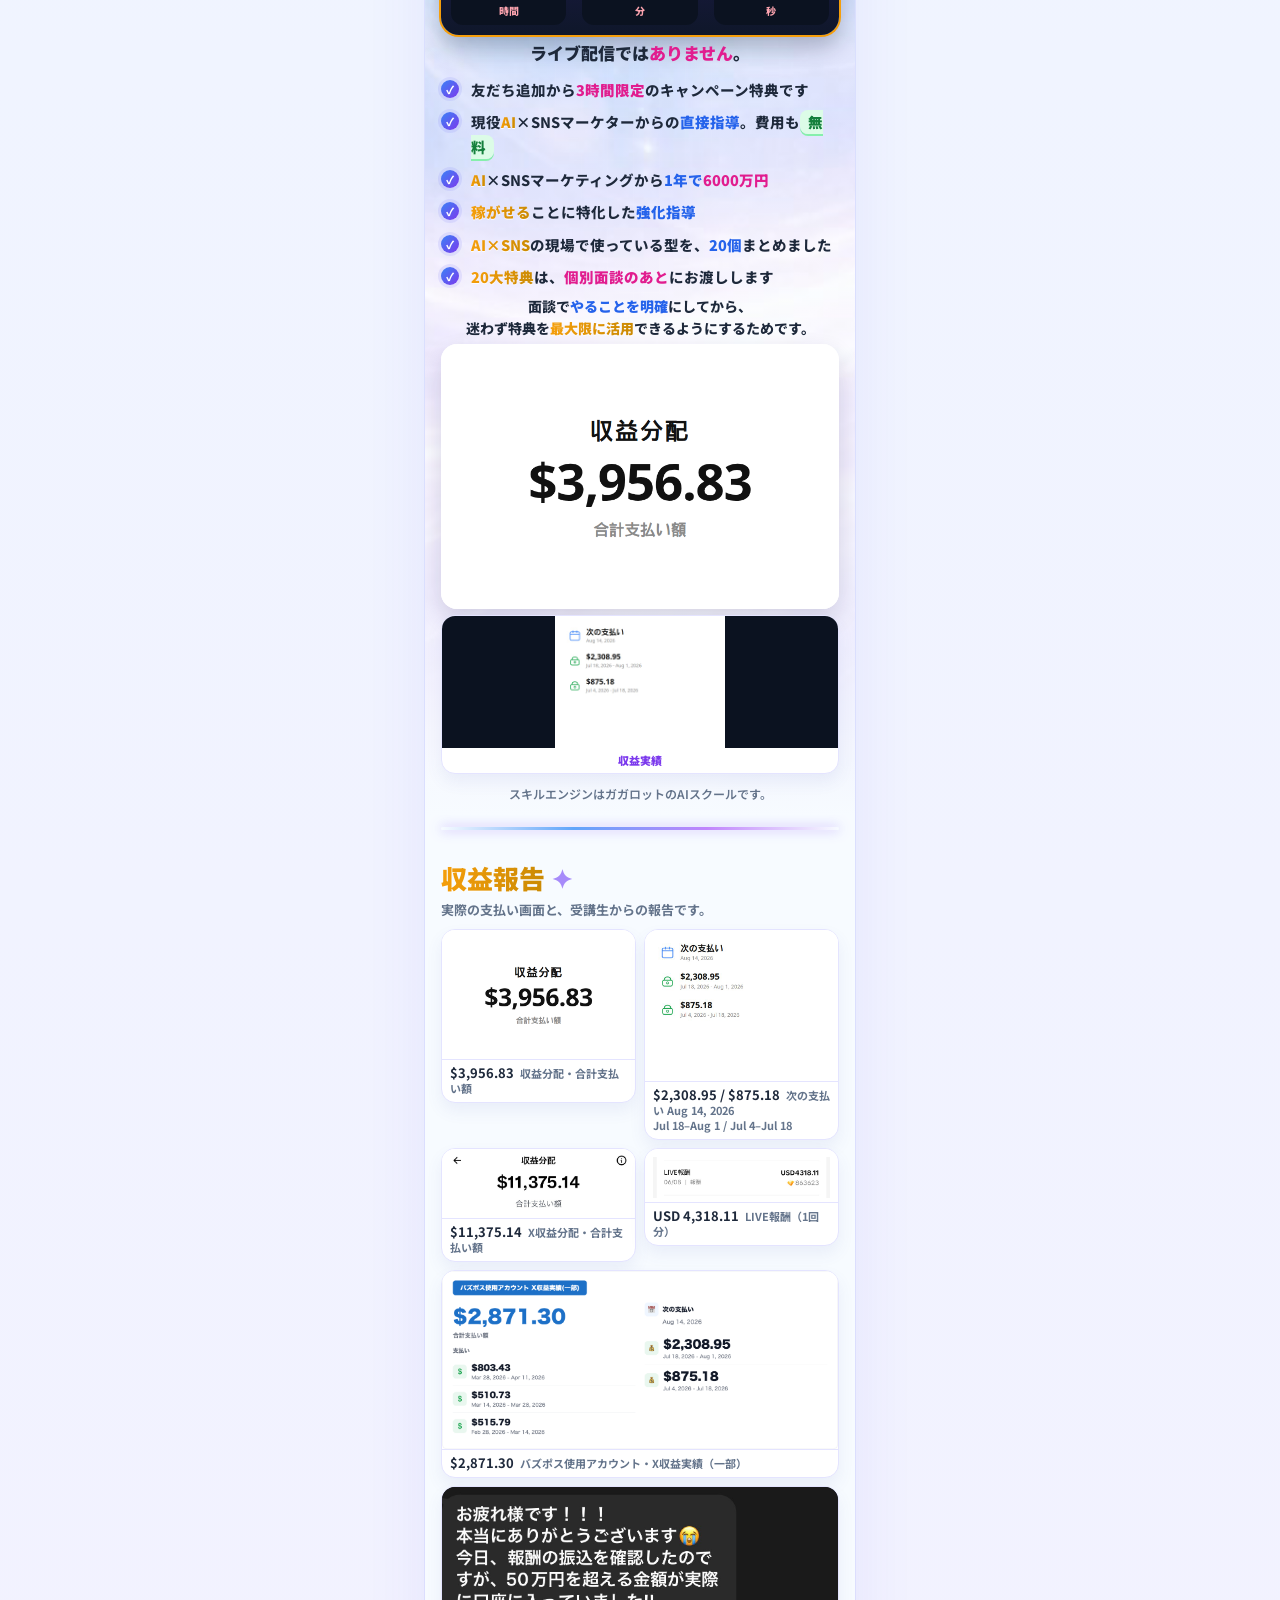
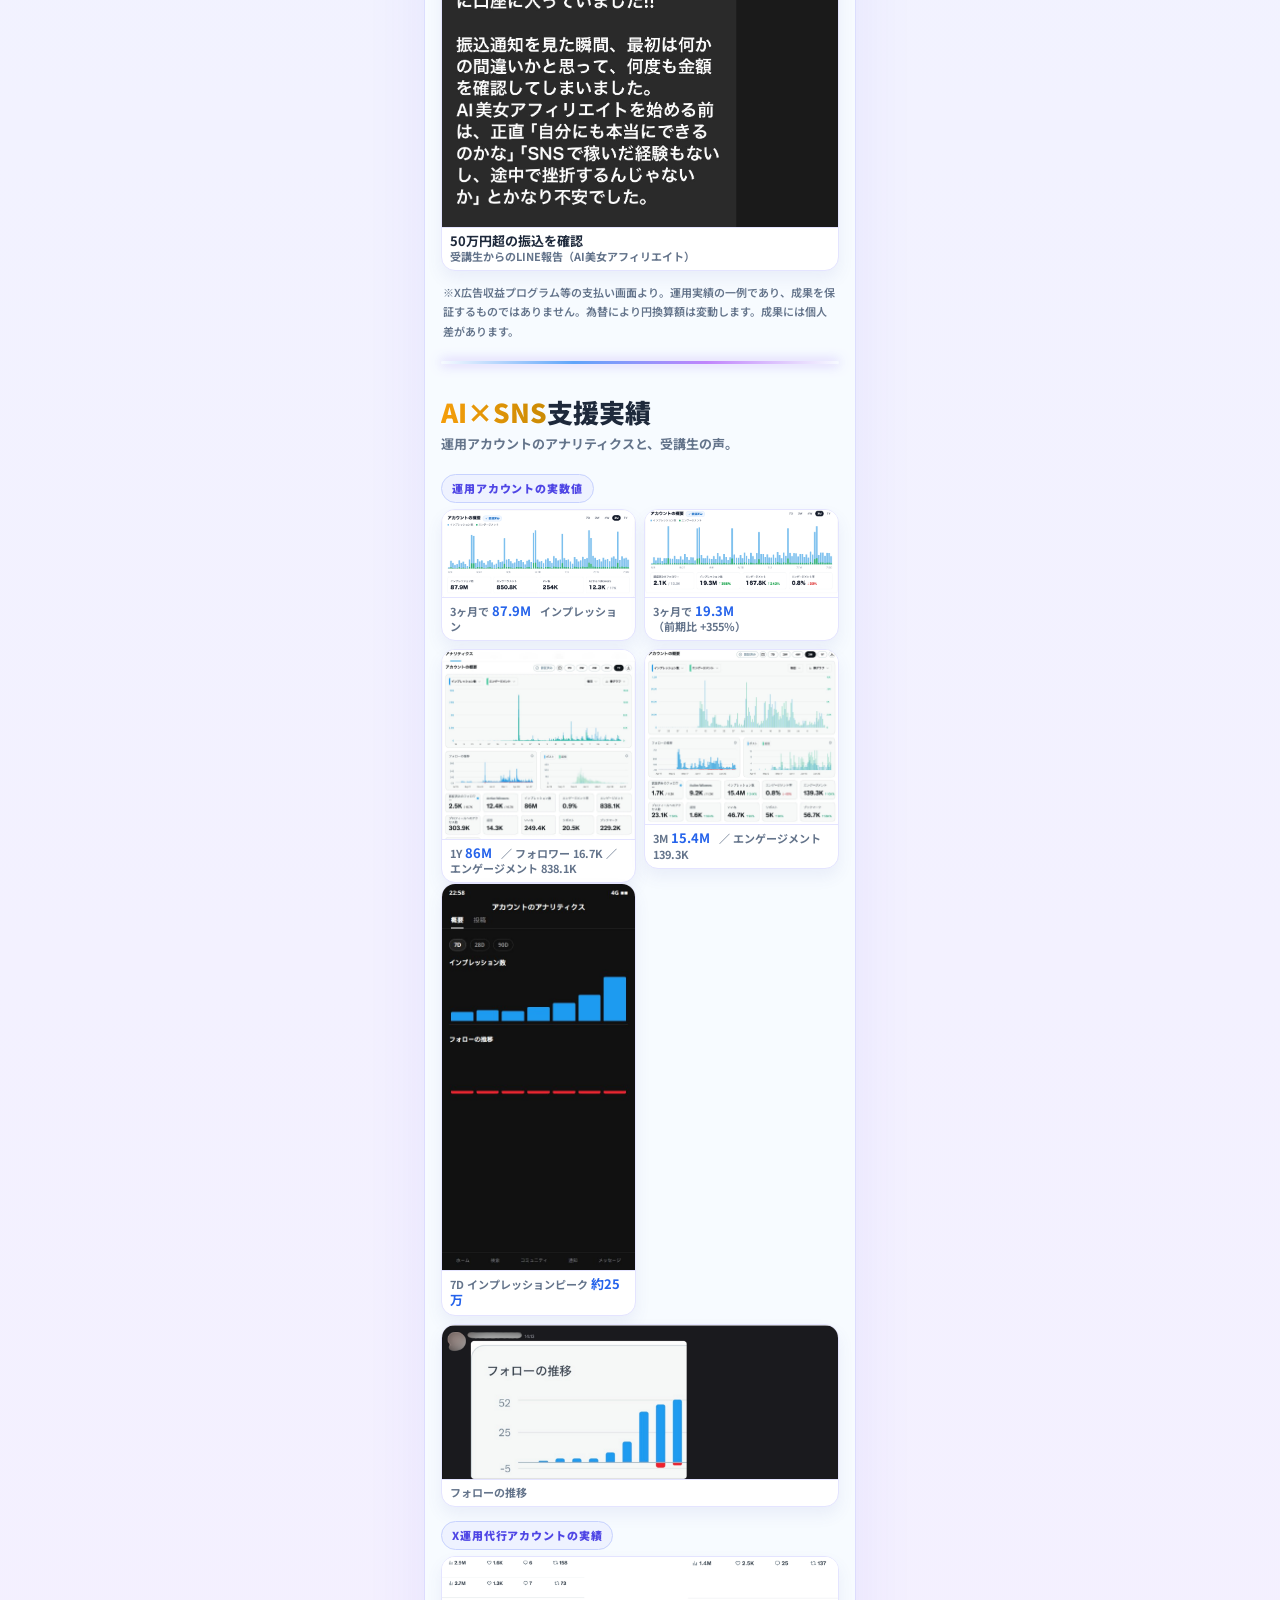
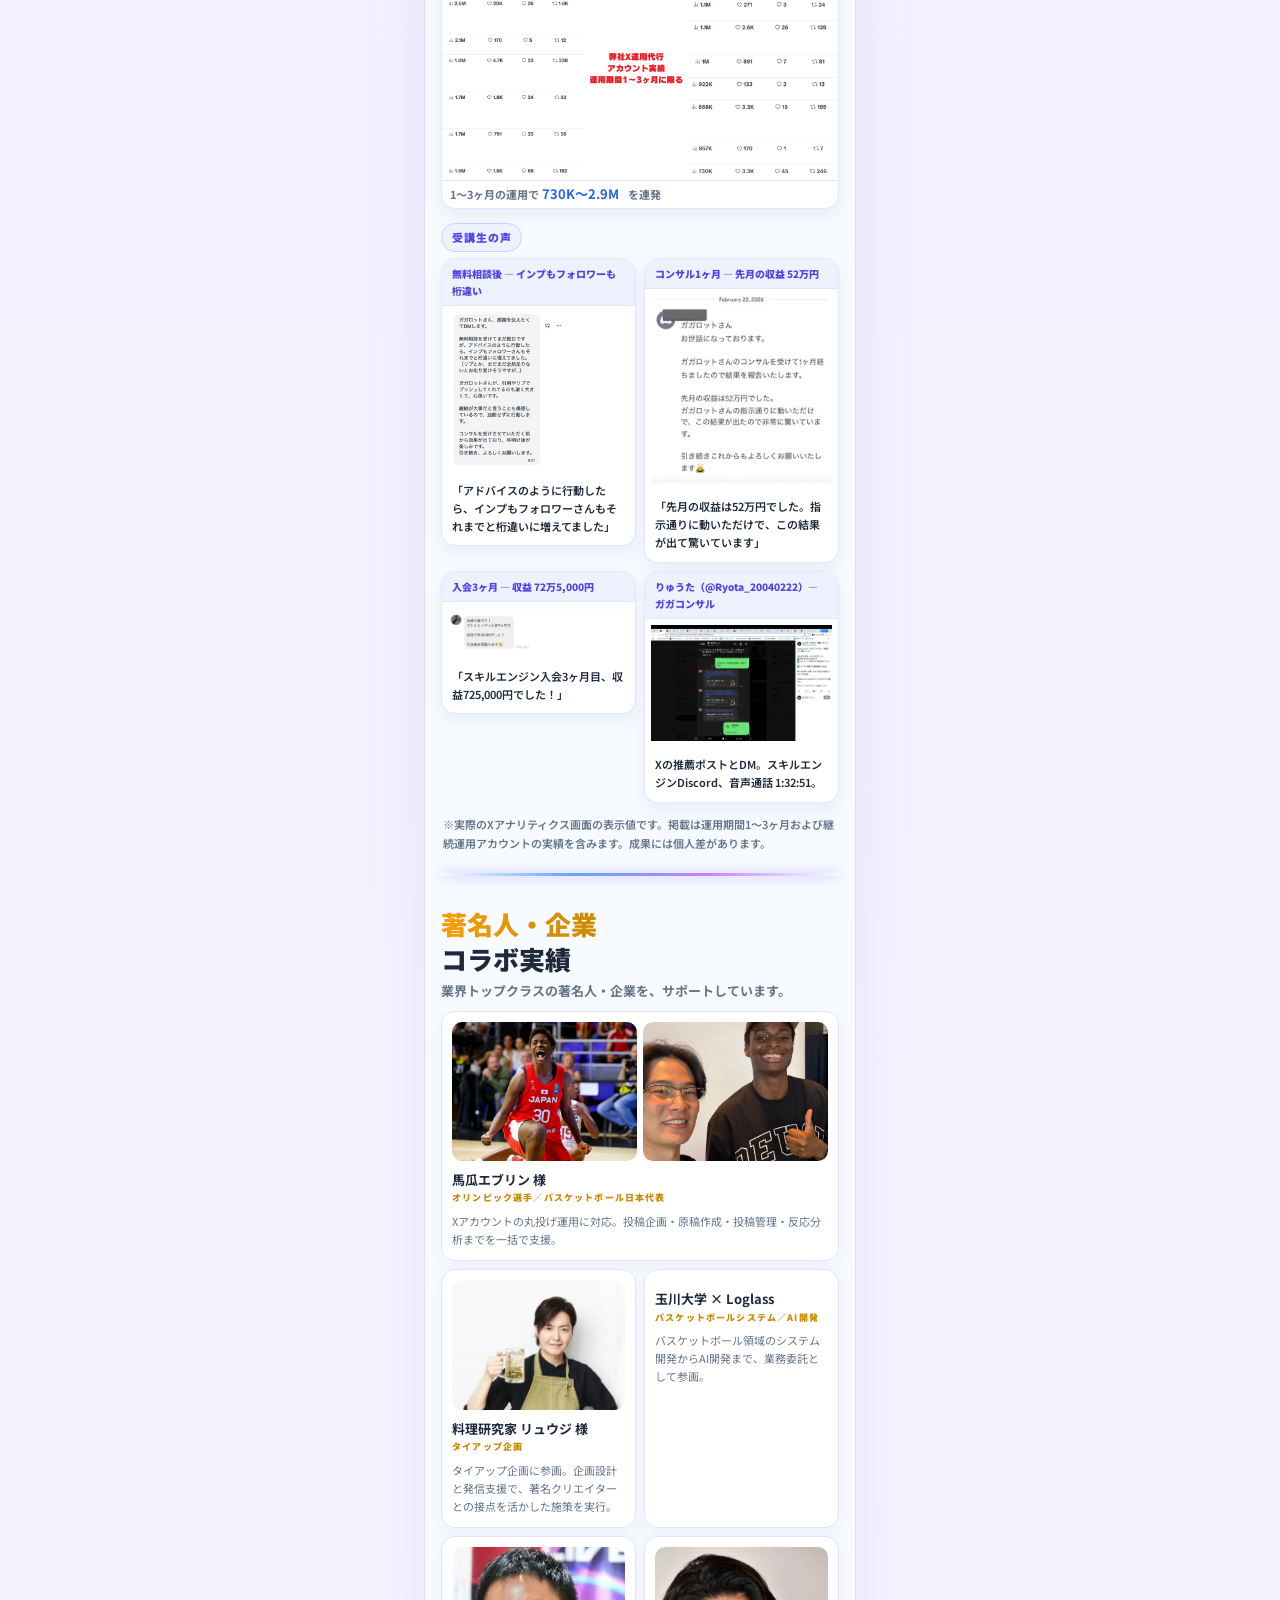
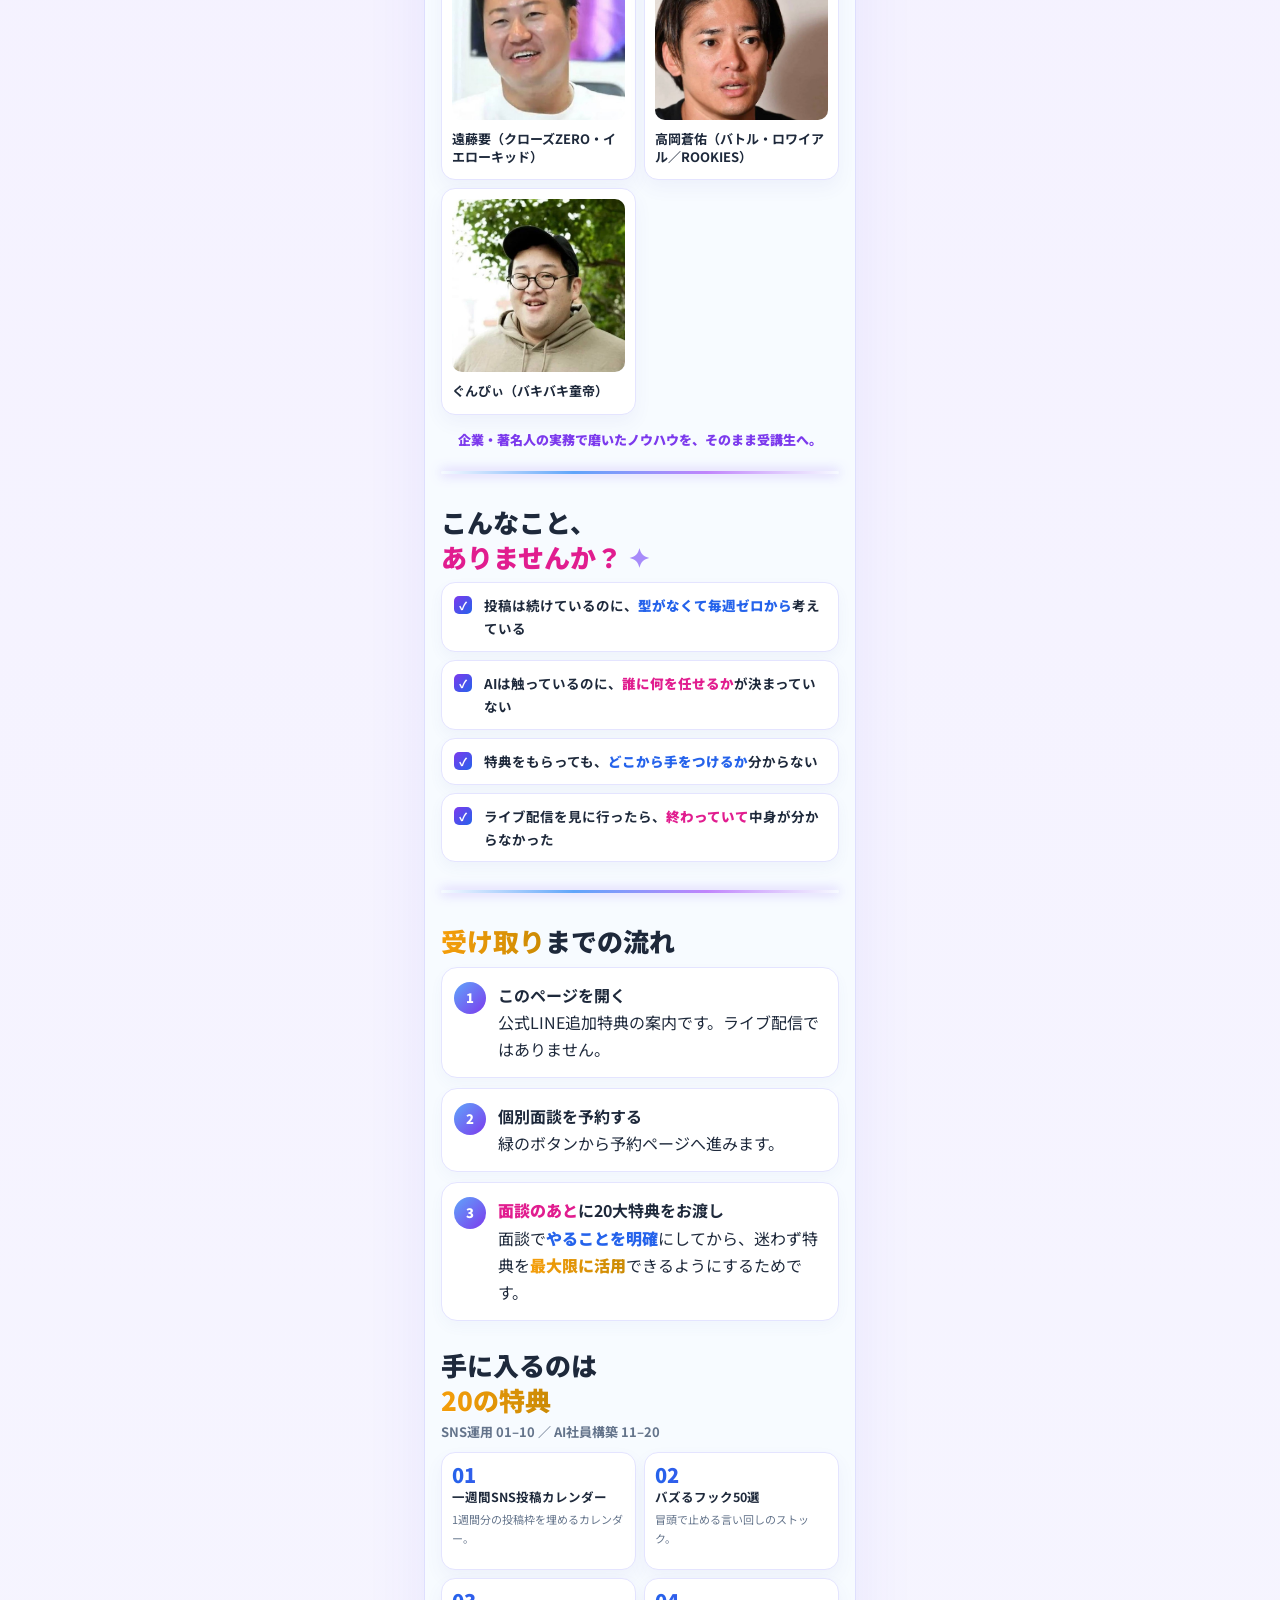
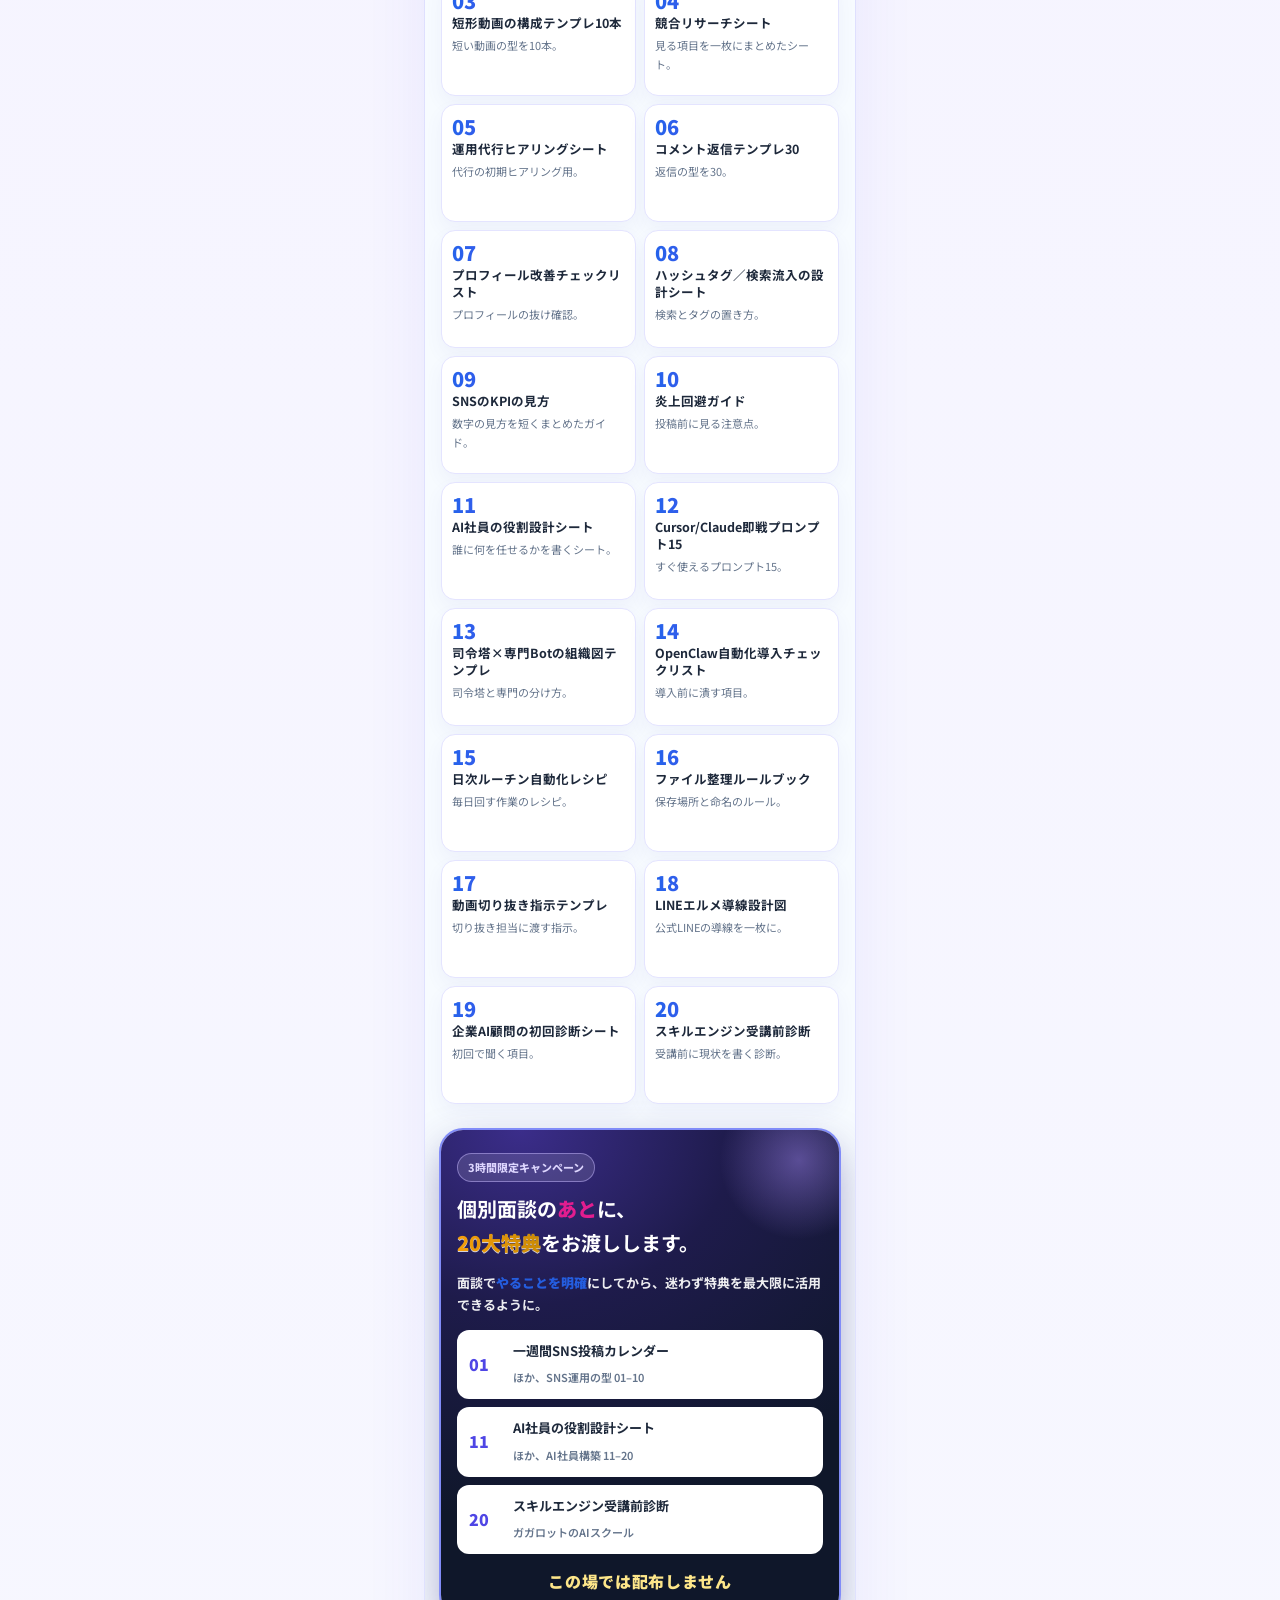
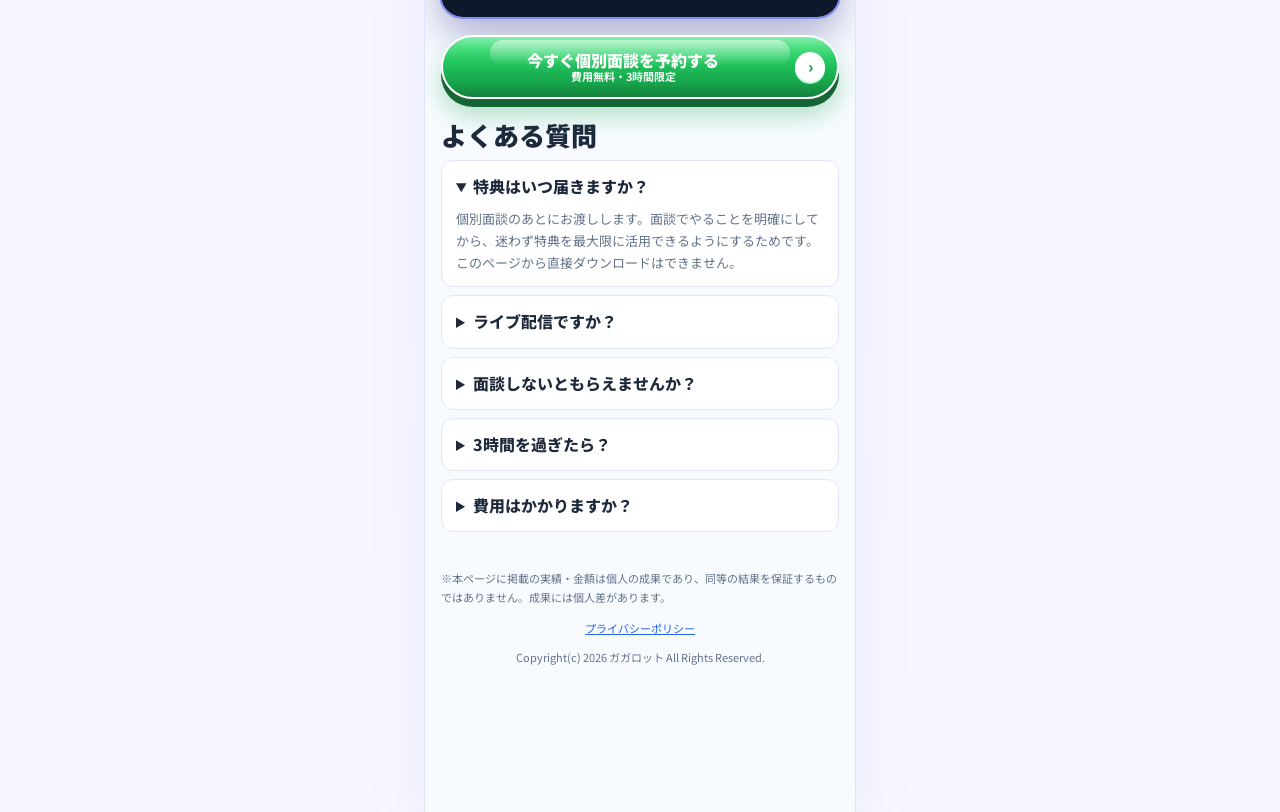
==== commit 9552ce18: "ヒーローの「実績報告」(アナリティクス画面)画像を外す ユーザー指示。残った「収益実績」は全幅で表示。CSSの ?v= を更新。  Co-Authored-By: Claude Fable 5.1 <" ====
--- a/index.html
+++ b/index.html
@@ -9,7 +9,7 @@
   <link rel="preconnect" href="https://fonts.googleapis.com" />
   <link rel="preconnect" href="https://fonts.gstatic.com" crossorigin />
   <link href="https://fonts.googleapis.com/css2?family=Noto+Sans+JP:wght@400;500;700;800;900&display=swap" rel="stylesheet" />
-  <link rel="stylesheet" href="style.v2.css?v=202609031241" />
+  <link rel="stylesheet" href="style.v2.css?v=202609031321" />
 </head>
 <body>
 <div class="page">
@@ -56,10 +56,6 @@
       <figure>
         <img src="assets/proof-payout.jpg" alt="次の支払い $2,308.95 / $875.18" />
         <figcaption>収益実績</figcaption>
-      </figure>
-      <figure>
-        <img src="assets/proof-analytics.jpg" alt="アカウントのアナリティクス" />
-        <figcaption>実績報告</figcaption>
       </figure>
     </div>
     <p class="note">スキルエンジンはガガロットのAIスクールです。</p>
--- a/style.v2.css
+++ b/style.v2.css
@@ -612,3 +612,6 @@
   box-shadow: 0 10px 24px rgba(30,27,75,.18);
 }
 .top-visuals.voices { margin: 10px 0 8px; }
+
+/* 2026-09-03: ヒーローの「実績報告」画像を外したので、残った1枚は全幅に */
+.proofs figure:only-child { grid-column: 1 / -1; }
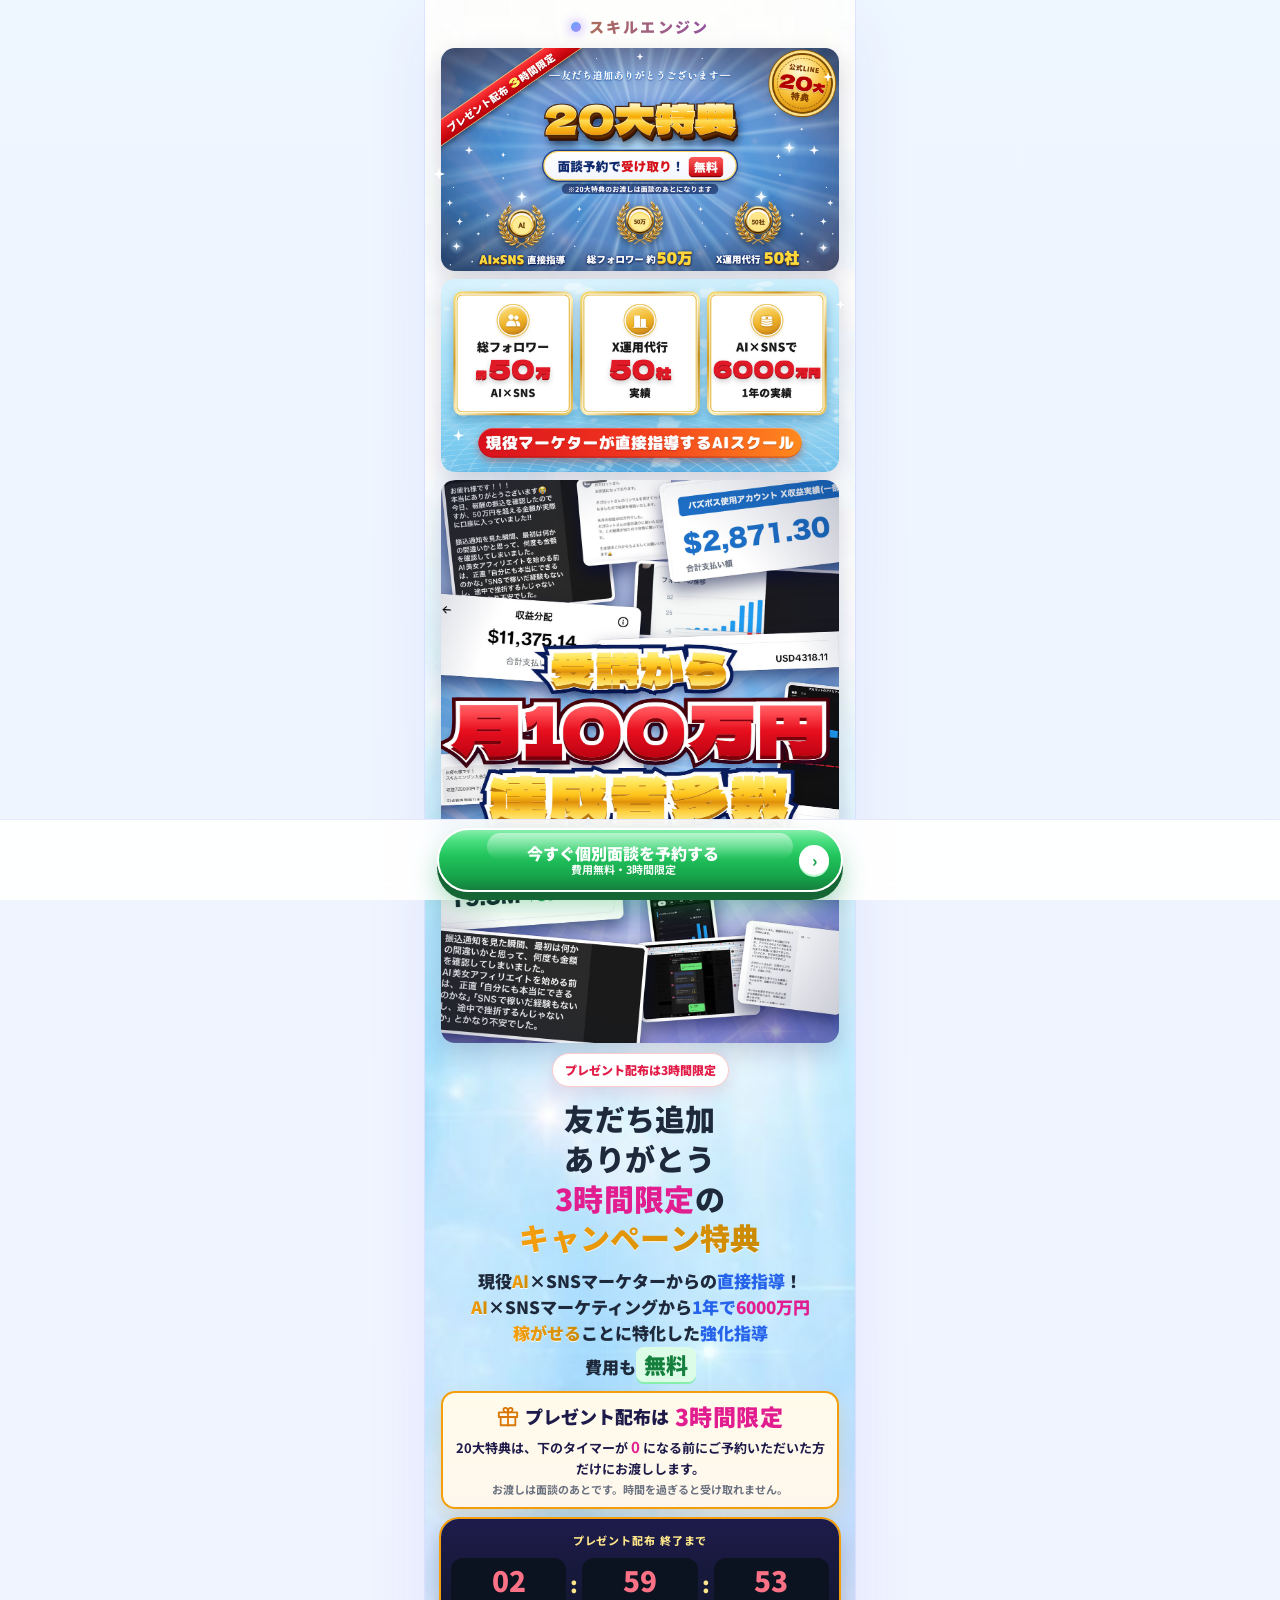
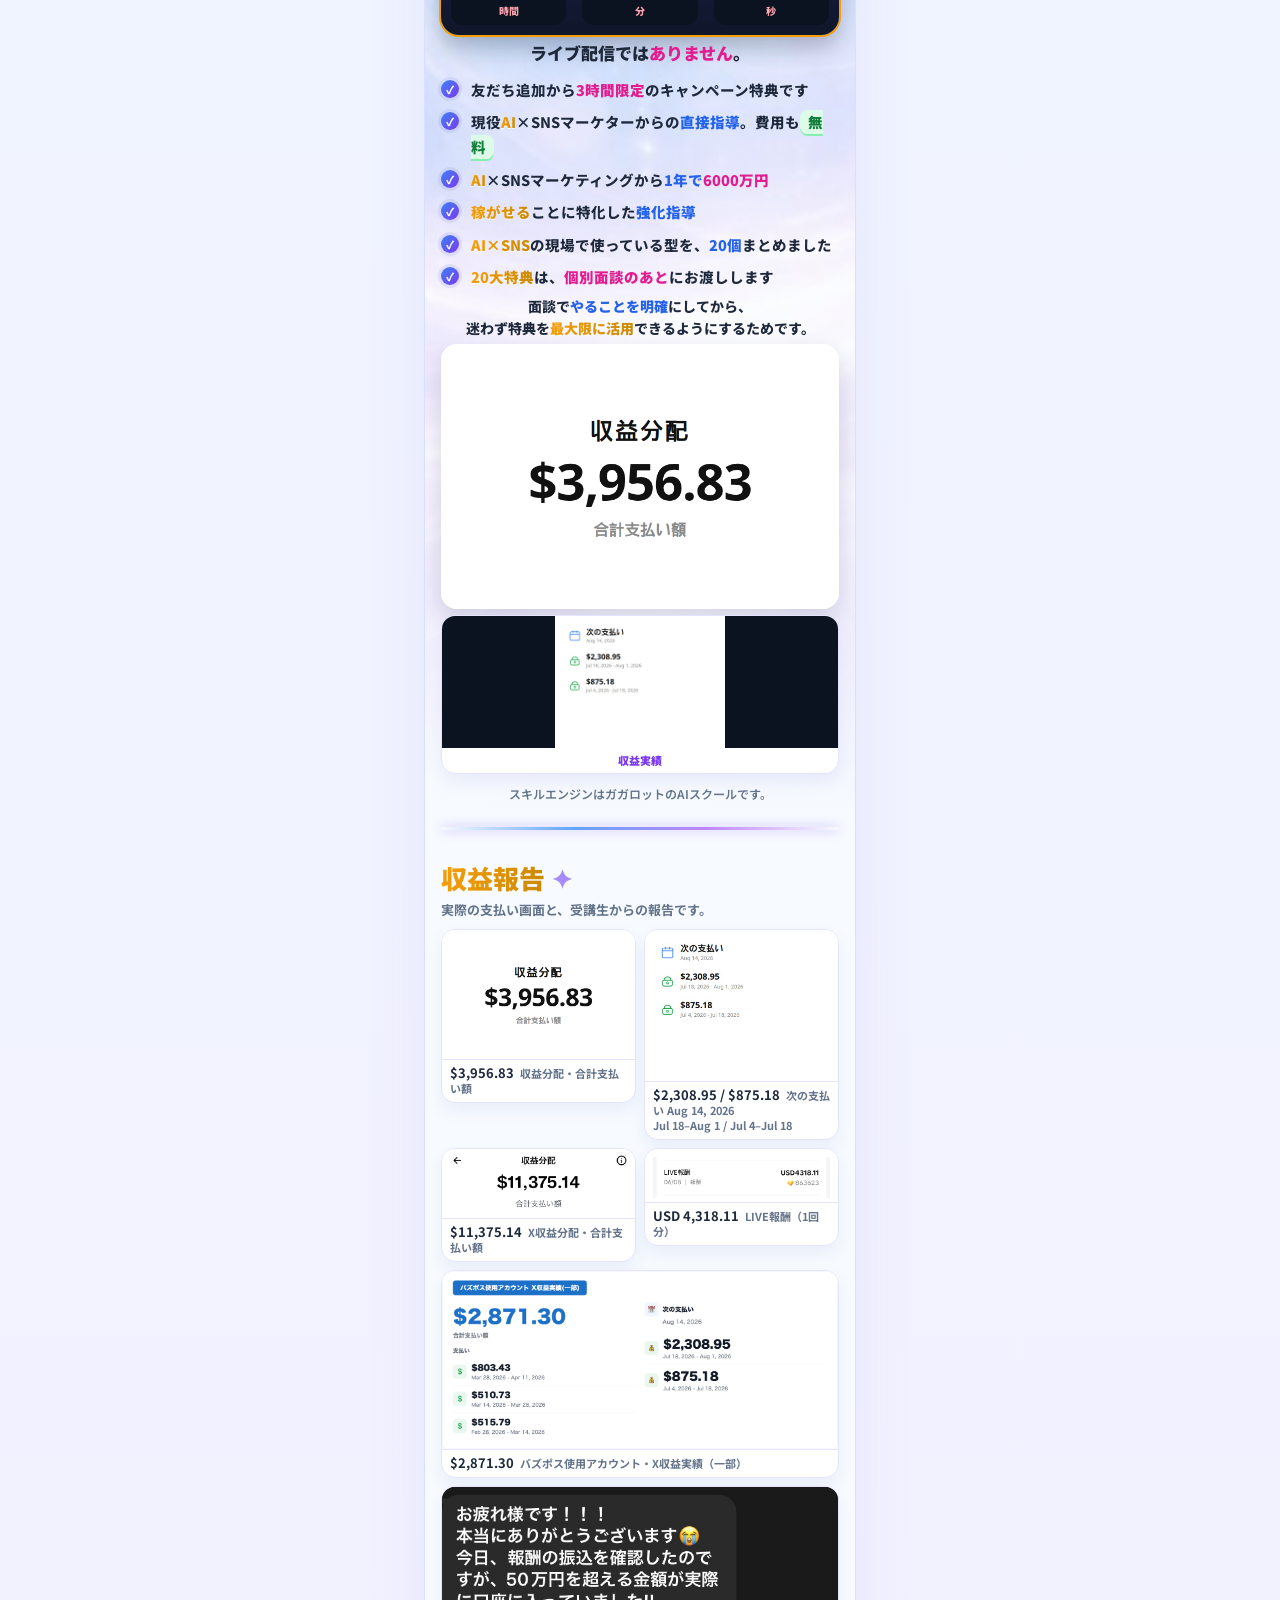
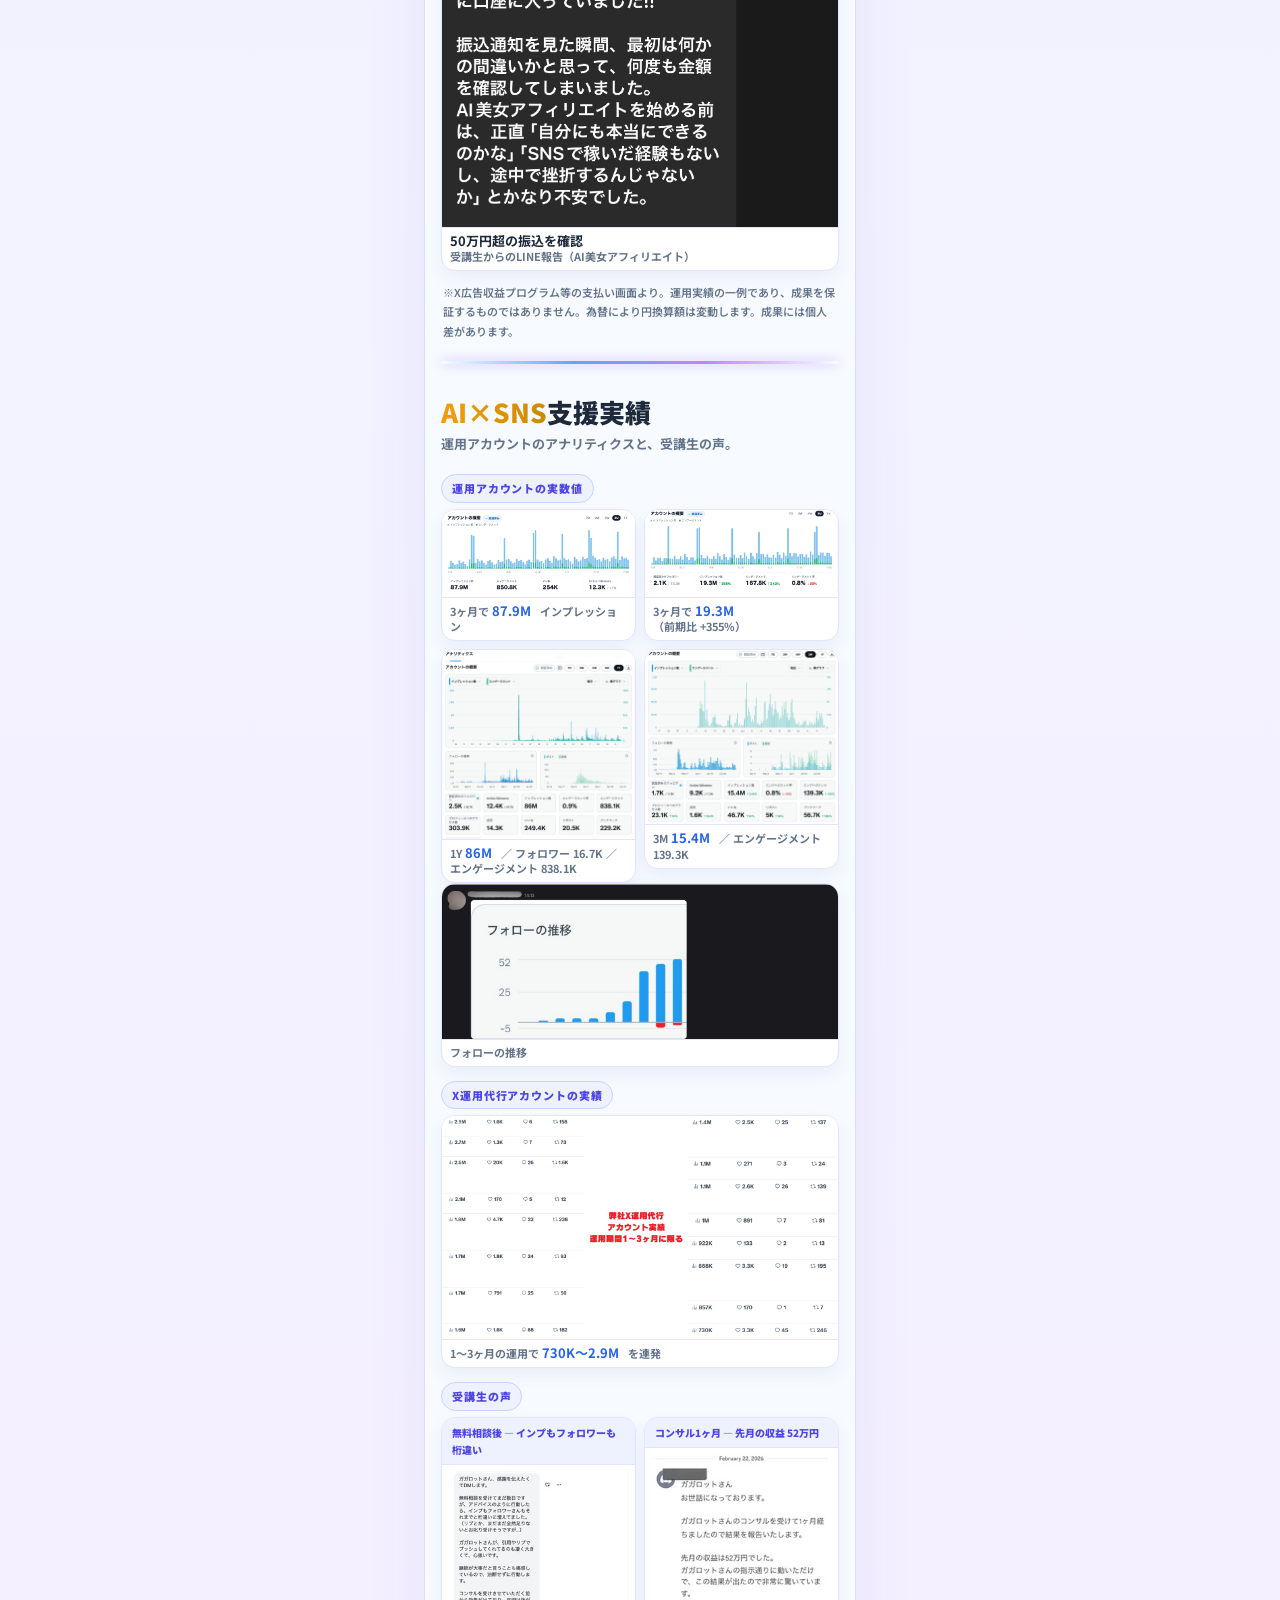
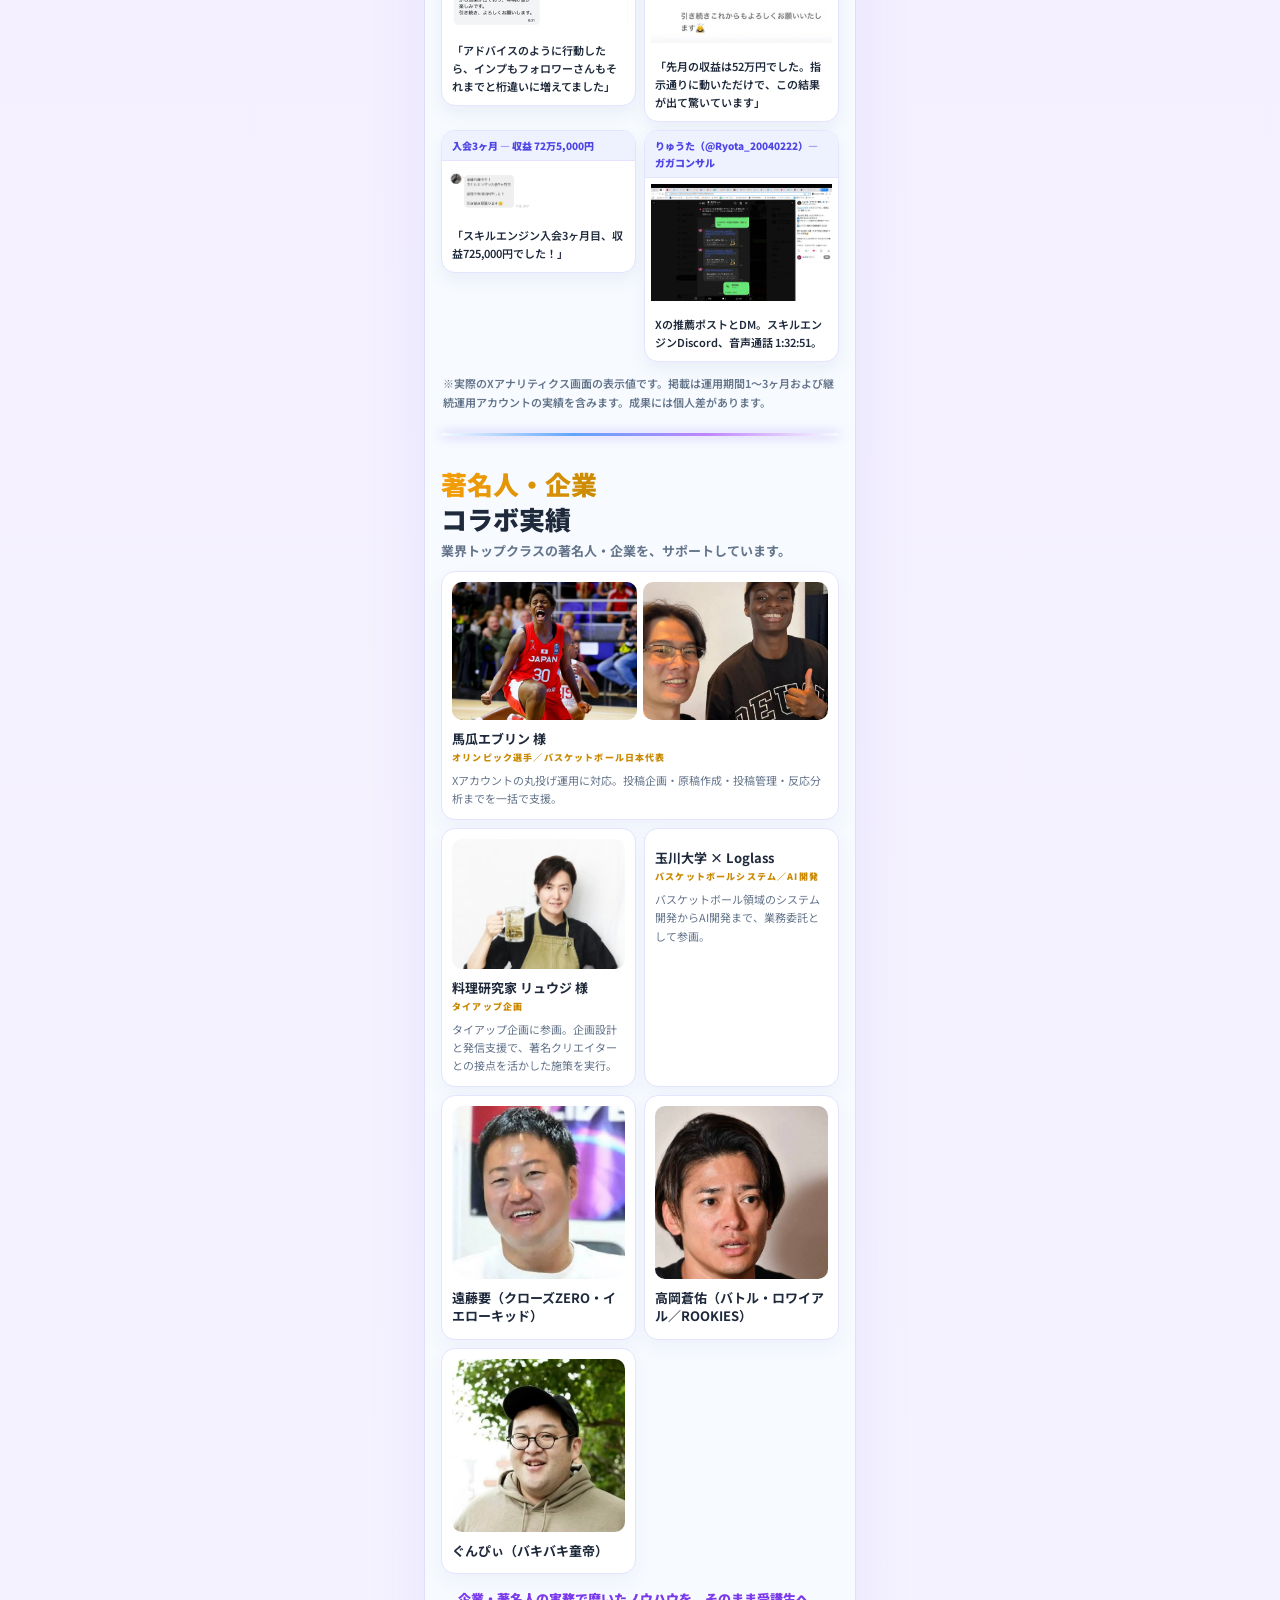
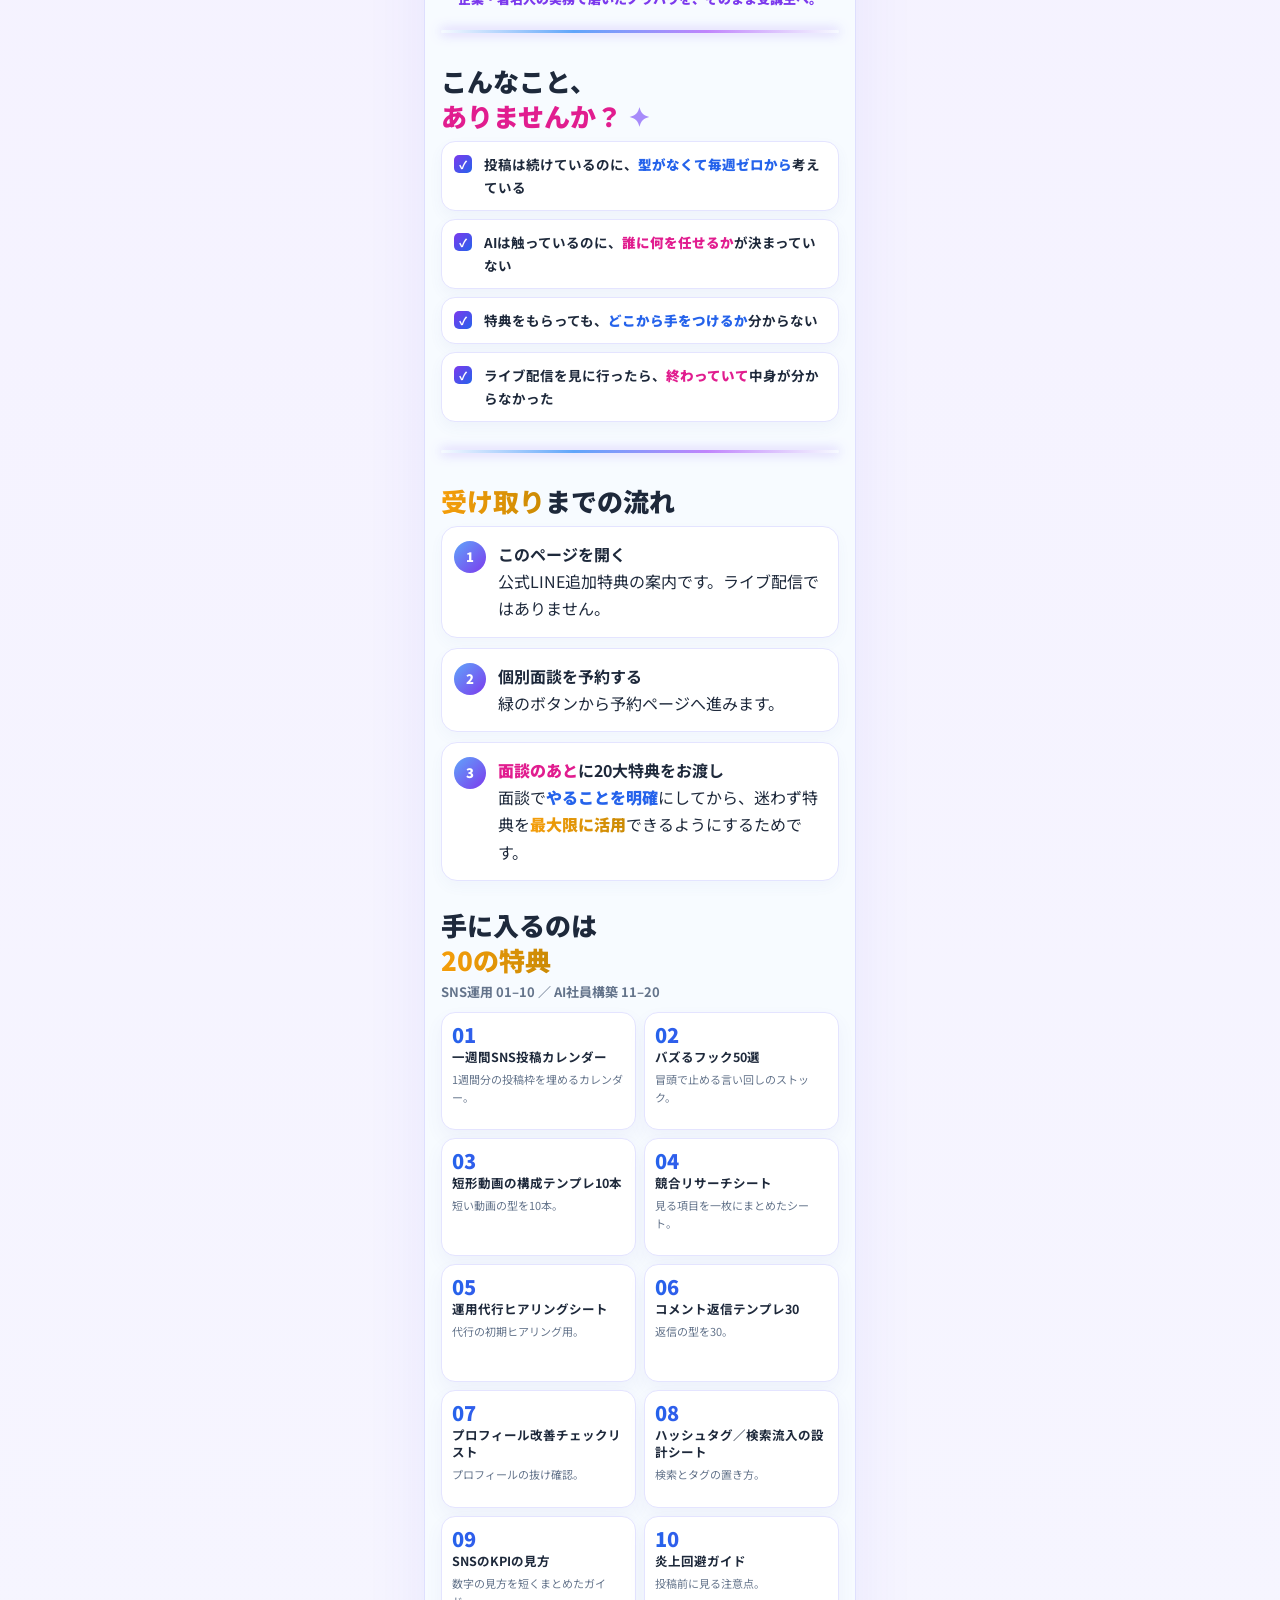
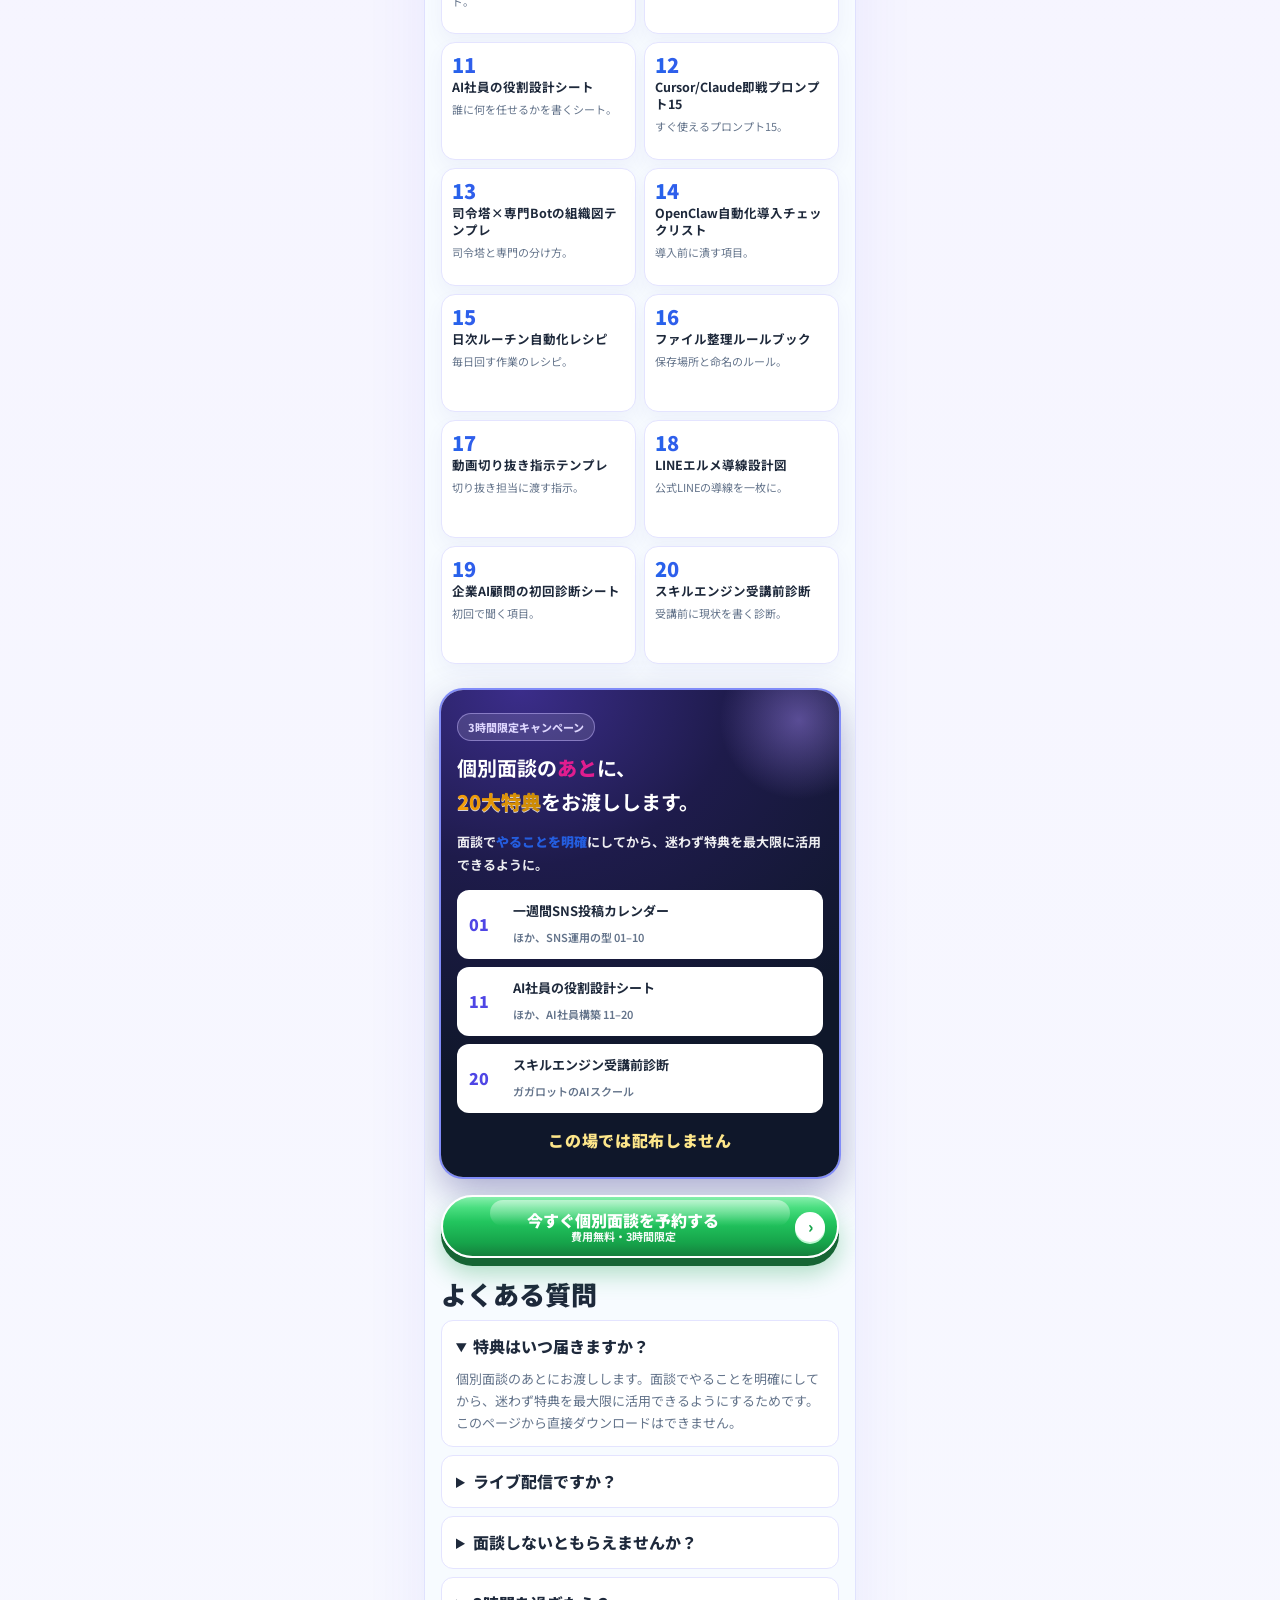
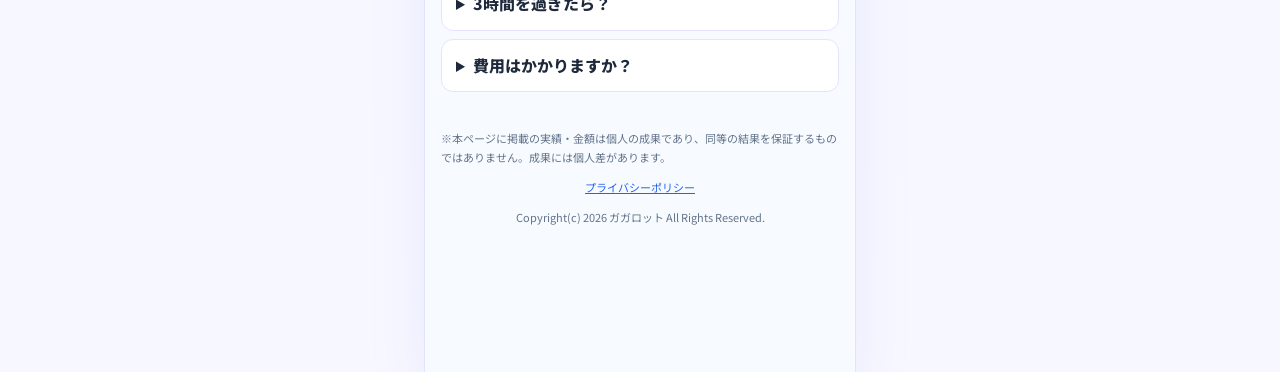
==== commit 1f26cd73: "同じアナリティクス画像を支援実績セクションからも外す ヒーローと同じ proof-analytics.jpg が「7D インプレッションピーク」カードでも 使われていたので合わせて削除。  Co-Au" ====
--- a/index.html
+++ b/index.html
@@ -123,10 +123,6 @@
       </figure>
     </div>
     <div class="stat-grid">
-      <figure class="stat-card">
-        <img src="assets/proof-analytics.jpg" alt="アカウントのアナリティクス 7D インプレッション数" />
-        <figcaption>7D インプレッションピーク <b>約25万</b></figcaption>
-      </figure>
       <figure class="stat-card wide">
         <img src="assets/voice-follow.png" alt="フォローの推移" />
         <figcaption>フォローの推移</figcaption>
